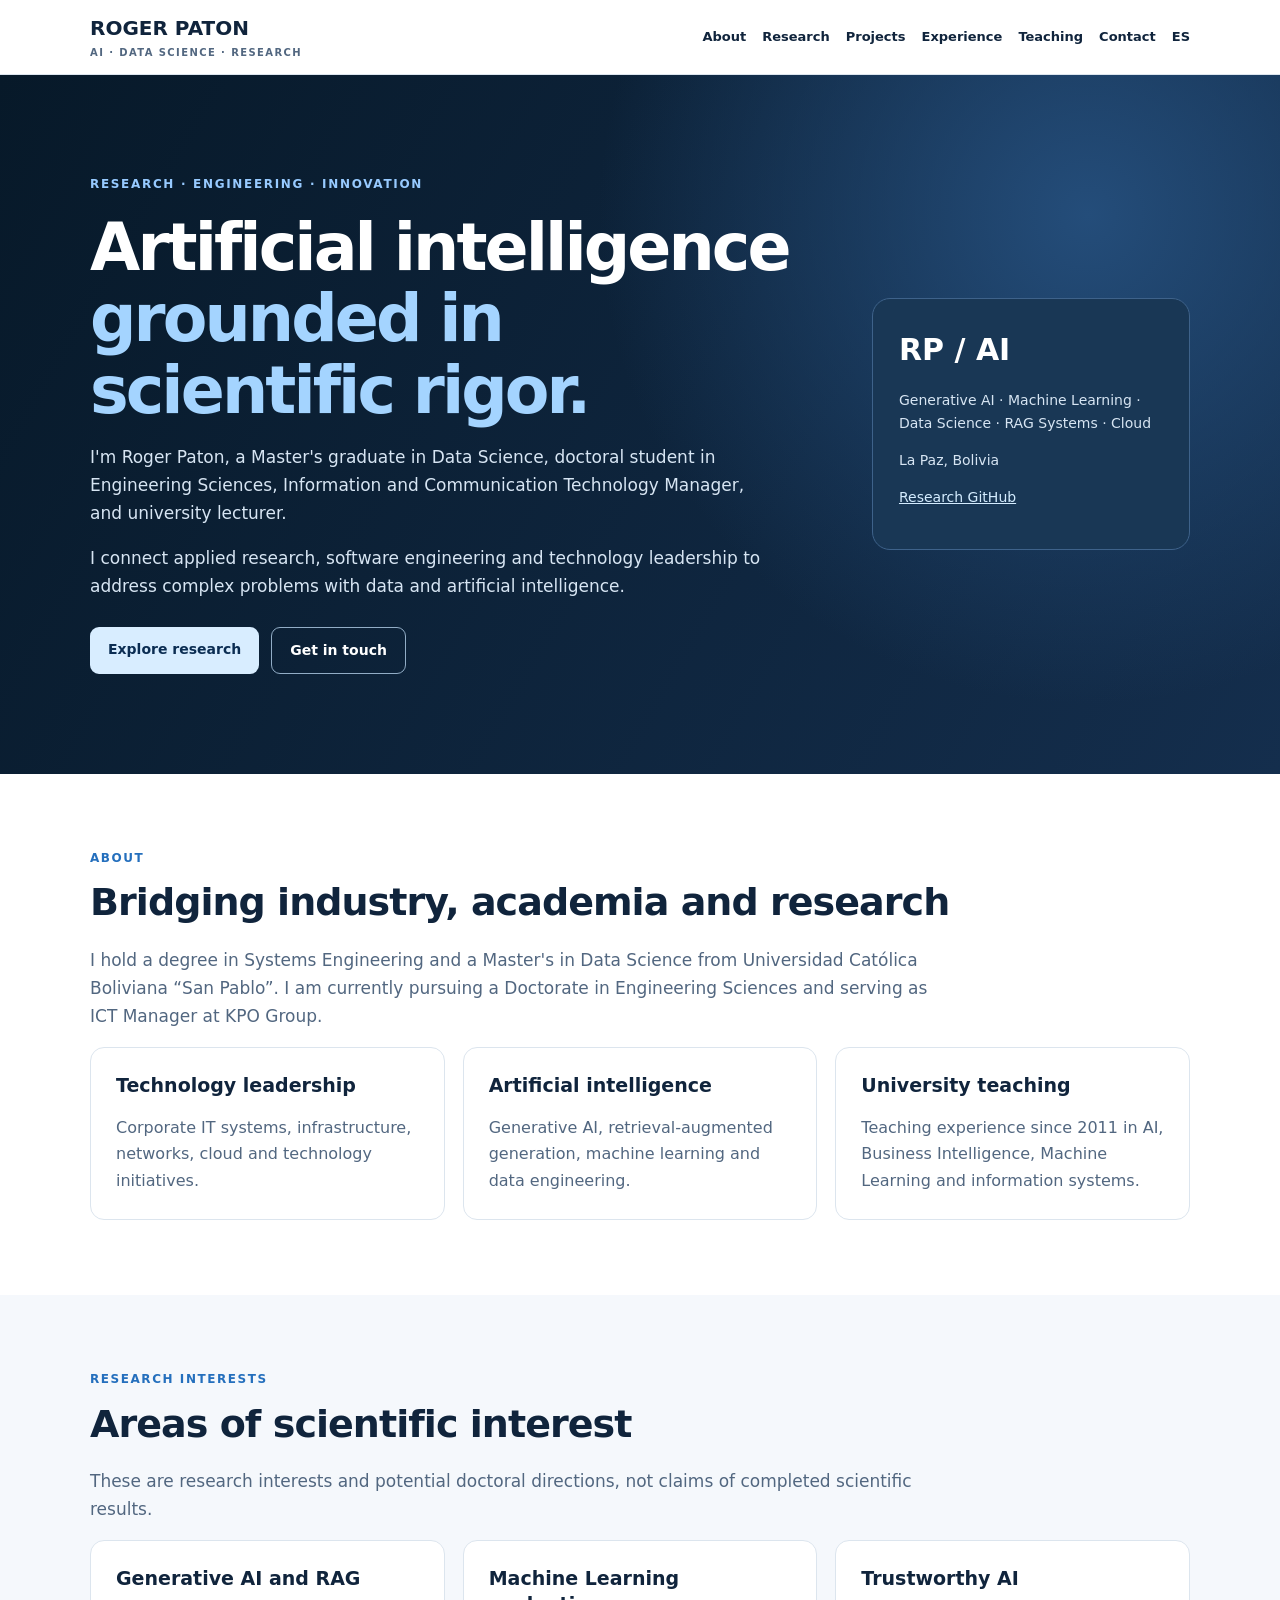
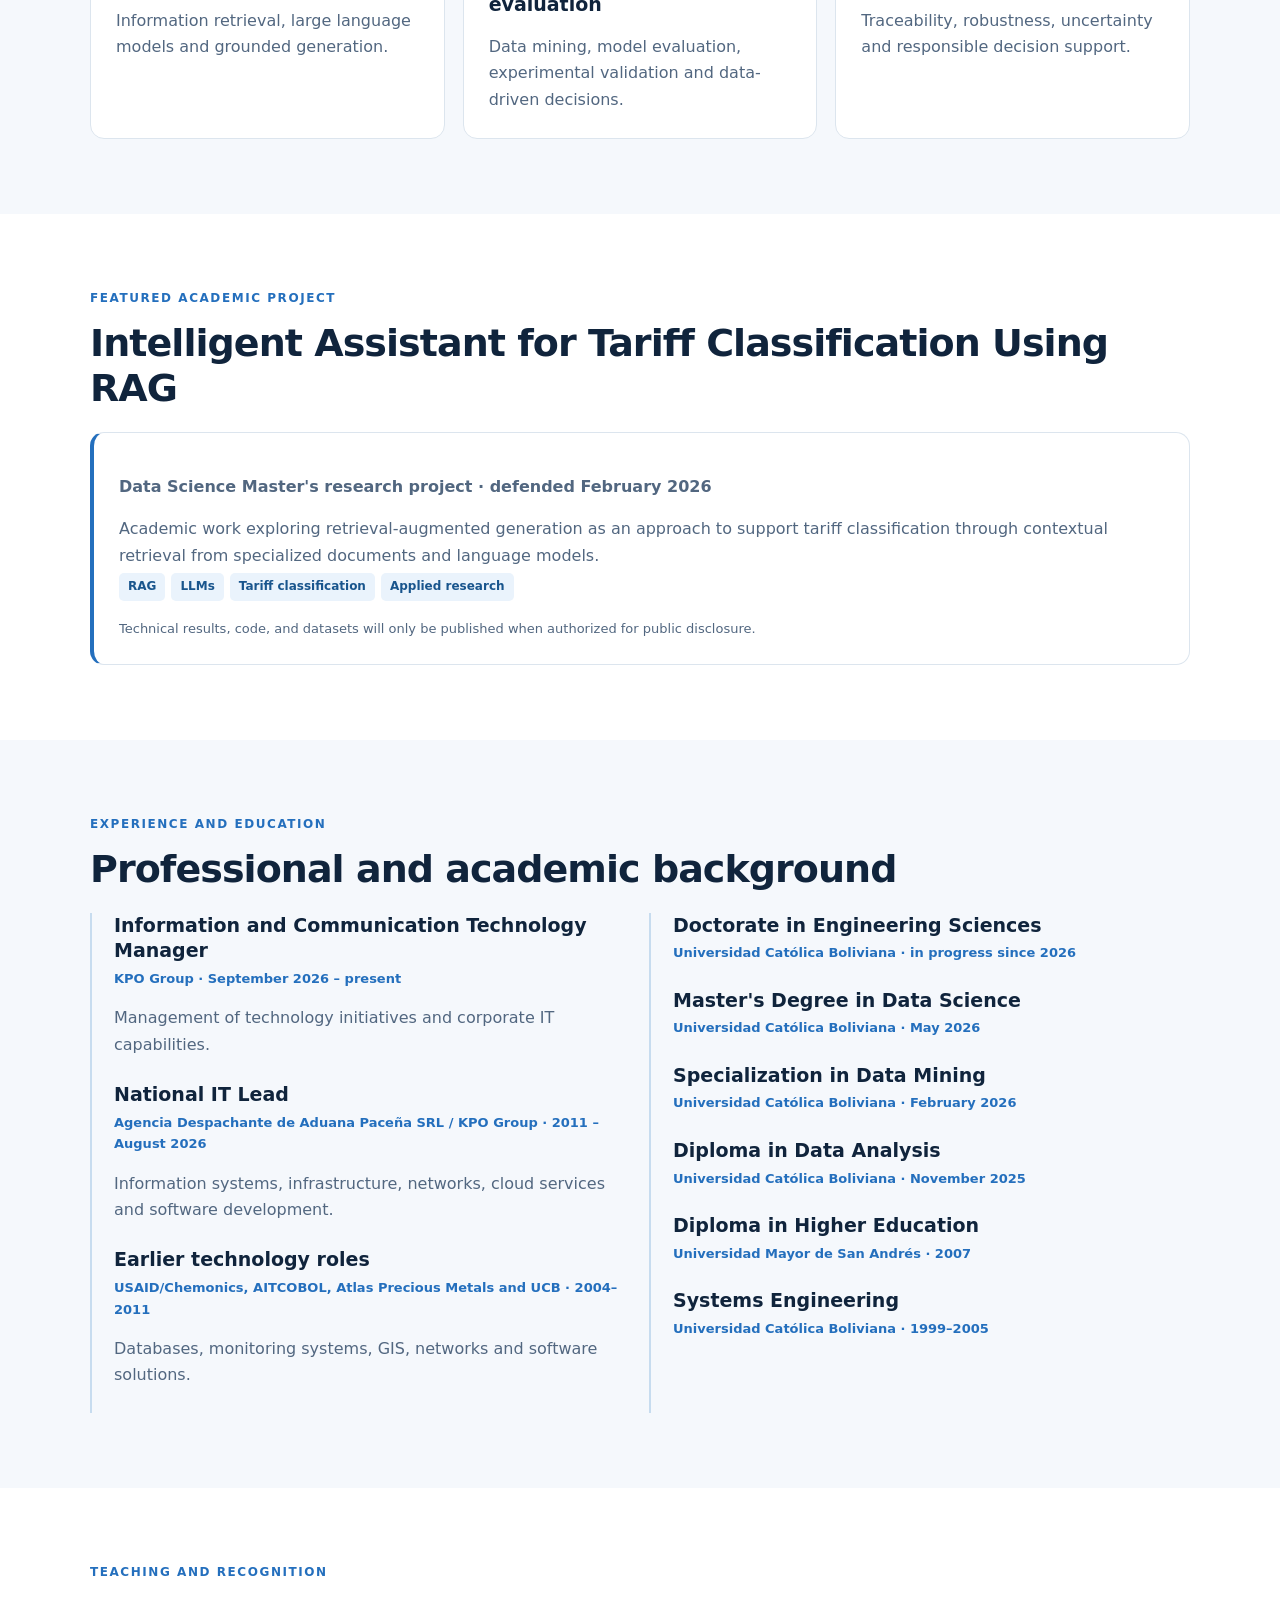
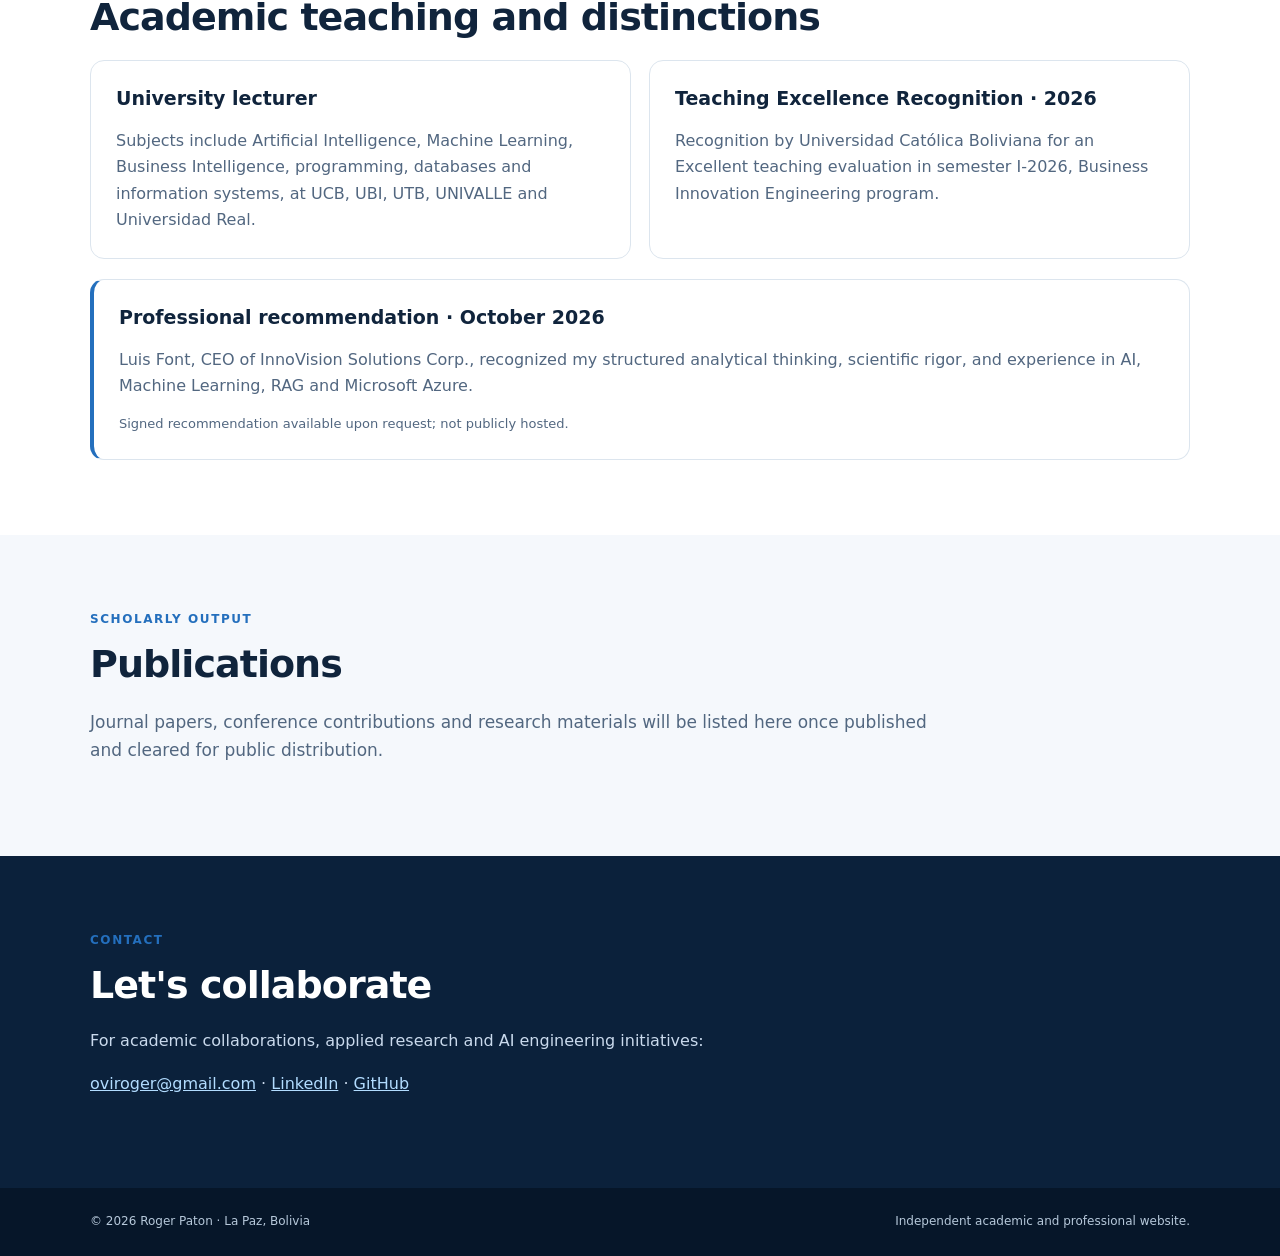
==== en/index.html @ 37b550ee "Publish English academic website" ====
<!doctype html><html lang="en"><head><meta charset="utf-8"><meta name="viewport" content="width=device-width,initial-scale=1"><title>Roger Paton | AI, Data Science & Engineering Research</title><meta name="description" content="Academic and professional website of Roger Paton, focused on AI, Data Science, RAG and Engineering Research."><link rel="stylesheet" href="/assets/style.css"><link rel="canonical" href="https://roger-paton-ai.github.io/en/"><link rel="alternate" hreflang="es" href="https://roger-paton-ai.github.io/"></head><body><a href="#main" class="skip">Skip to content</a><header><div class="wrap"><a href="/en/" class="brand">ROGER PATON<small>AI · DATA SCIENCE · RESEARCH</small></a><nav aria-label="Main navigation"><a href="#about">About</a><a href="#research">Research</a><a href="#projects">Projects</a><a href="#experience">Experience</a><a href="#teaching">Teaching</a><a href="#contact">Contact</a><a href="/" lang="es">ES</a></nav></div></header><main id="main"><section class="hero"><div class="wrap hero-grid"><div><div class="eyebrow">Research · Engineering · Innovation</div><h1>Artificial intelligence <span>grounded in scientific rigor.</span></h1><p>I'm Roger Paton, a Master's graduate in Data Science, doctoral student in Engineering Sciences, Information and Communication Technology Manager, and university lecturer.</p><p>I connect applied research, software engineering and technology leadership to address complex problems with data and artificial intelligence.</p><div class="buttons"><a class="btn" href="#research">Explore research</a><a class="btn outline" href="#contact">Get in touch</a></div></div><aside class="hero-card"><strong>RP / AI</strong><p>Generative AI · Machine Learning · Data Science · RAG Systems · Cloud</p><p>La Paz, Bolivia</p><p><a style="color:#d4ecff" href="https://github.com/roger-paton-ai">Research GitHub</a></p></aside></div></section><section class="section" id="about"><div class="wrap"><div class="over">About</div><h2>Bridging industry, academia and research</h2><p class="lead">I hold a degree in Systems Engineering and a Master's in Data Science from Universidad Católica Boliviana “San Pablo”. I am currently pursuing a Doctorate in Engineering Sciences and serving as ICT Manager at KPO Group.</p><div class="grid3"><article class="card"><h3>Technology leadership</h3><p>Corporate IT systems, infrastructure, networks, cloud and technology initiatives.</p></article><article class="card"><h3>Artificial intelligence</h3><p>Generative AI, retrieval-augmented generation, machine learning and data engineering.</p></article><article class="card"><h3>University teaching</h3><p>Teaching experience since 2011 in AI, Business Intelligence, Machine Learning and information systems.</p></article></div></div></section><section class="section alt" id="research"><div class="wrap"><div class="over">Research interests</div><h2>Areas of scientific interest</h2><p class="lead">These are research interests and potential doctoral directions, not claims of completed scientific results.</p><div class="grid3"><article class="card"><h3>Generative AI and RAG</h3><p>Information retrieval, large language models and grounded generation.</p></article><article class="card"><h3>Machine Learning evaluation</h3><p>Data mining, model evaluation, experimental validation and data-driven decisions.</p></article><article class="card"><h3>Trustworthy AI</h3><p>Traceability, robustness, uncertainty and responsible decision support.</p></article></div></div></section><section class="section" id="projects"><div class="wrap"><div class="over">Featured academic project</div><h2>Intelligent Assistant for Tariff Classification Using RAG</h2><div class="panel feature"><p><strong>Data Science Master's research project · defended February 2026</strong></p><p>Academic work exploring retrieval-augmented generation as an approach to support tariff classification through contextual retrieval from specialized documents and language models.</p><span class="tag">RAG</span><span class="tag">LLMs</span><span class="tag">Tariff classification</span><span class="tag">Applied research</span><p class="small">Technical results, code, and datasets will only be published when authorized for public disclosure.</p></div></div></section><section class="section alt" id="experience"><div class="wrap"><div class="over">Experience and education</div><h2>Professional and academic background</h2><div class="grid2"><div class="timeline"><div class="entry"><h3>Information and Communication Technology Manager</h3><small>KPO Group · September 2026 – present</small><p>Management of technology initiatives and corporate IT capabilities.</p></div><div class="entry"><h3>National IT Lead</h3><small>Agencia Despachante de Aduana Paceña SRL / KPO Group · 2011 – August 2026</small><p>Information systems, infrastructure, networks, cloud services and software development.</p></div><div class="entry"><h3>Earlier technology roles</h3><small>USAID/Chemonics, AITCOBOL, Atlas Precious Metals and UCB · 2004–2011</small><p>Databases, monitoring systems, GIS, networks and software solutions.</p></div></div><div class="timeline"><div class="entry"><h3>Doctorate in Engineering Sciences</h3><small>Universidad Católica Boliviana · in progress since 2026</small></div><div class="entry"><h3>Master's Degree in Data Science</h3><small>Universidad Católica Boliviana · May 2026</small></div><div class="entry"><h3>Specialization in Data Mining</h3><small>Universidad Católica Boliviana · February 2026</small></div><div class="entry"><h3>Diploma in Data Analysis</h3><small>Universidad Católica Boliviana · November 2025</small></div><div class="entry"><h3>Diploma in Higher Education</h3><small>Universidad Mayor de San Andrés · 2007</small></div><div class="entry"><h3>Systems Engineering</h3><small>Universidad Católica Boliviana · 1999–2005</small></div></div></div></div></section><section class="section" id="teaching"><div class="wrap"><div class="over">Teaching and recognition</div><h2>Academic teaching and distinctions</h2><div class="grid2"><article class="card"><h3>University lecturer</h3><p>Subjects include Artificial Intelligence, Machine Learning, Business Intelligence, programming, databases and information systems, at UCB, UBI, UTB, UNIVALLE and Universidad Real.</p></article><article class="card"><h3>Teaching Excellence Recognition · 2026</h3><p>Recognition by Universidad Católica Boliviana for an Excellent teaching evaluation in semester I-2026, Business Innovation Engineering program.</p></article></div><div class="panel feature" style="margin-top:20px"><h3>Professional recommendation · October 2026</h3><p>Luis Font, CEO of InnoVision Solutions Corp., recognized my structured analytical thinking, scientific rigor, and experience in AI, Machine Learning, RAG and Microsoft Azure.</p><p class="small">Signed recommendation available upon request; not publicly hosted.</p></div></div></section><section class="section alt" id="publications"><div class="wrap"><div class="over">Scholarly output</div><h2>Publications</h2><p class="lead">Journal papers, conference contributions and research materials will be listed here once published and cleared for public distribution.</p></div></section><section class="section contact" id="contact"><div class="wrap"><div class="over">Contact</div><h2>Let's collaborate</h2><p>For academic collaborations, applied research and AI engineering initiatives:</p><p><a href="mailto:oviroger@gmail.com">oviroger@gmail.com</a> · <a href="https://www.linkedin.com/in/r-paton-g/">LinkedIn</a> · <a href="https://github.com/roger-paton-ai">GitHub</a></p></div></section></main><footer class="footer"><div class="wrap"><span>© 2026 Roger Paton · La Paz, Bolivia</span><span>Independent academic and professional website.</span></div></footer></body></html>
---- assets/style.css ----
:root{--ink:#10243c;--muted:#526780;--blue:#246fbd;--line:#dce5ee;--bg:#f5f8fc}*{box-sizing:border-box}html{scroll-behavior:smooth}body{margin:0;font:16px/1.65 system-ui,-apple-system,Segoe UI,Arial,sans-serif;color:var(--ink)}a{color:var(--blue)}.wrap{width:min(1100px,92%);margin:auto}header{position:sticky;top:0;background:#fff;border-bottom:1px solid var(--line);z-index:5}header .wrap{min-height:74px;display:flex;align-items:center;justify-content:space-between;gap:16px}.brand{text-decoration:none;color:var(--ink);font-weight:800;font-size:20px}.brand small{display:block;font-size:10px;letter-spacing:.14em;color:var(--muted)}nav{display:flex;gap:16px;flex-wrap:wrap}nav a{color:var(--ink);text-decoration:none;font-size:13px;font-weight:650}.hero{background:radial-gradient(circle at 85% 20%,#244d7a,transparent 40%),linear-gradient(120deg,#071929,#142e4d);color:white;padding:100px 0}.hero-grid{display:grid;grid-template-columns:1.6fr .7fr;gap:55px;align-items:center}.eyebrow{font-size:12px;letter-spacing:.14em;font-weight:750;color:#97caff;text-transform:uppercase}h1{font-size:clamp(40px,5.3vw,65px);letter-spacing:-.045em;line-height:1.1;margin:17px 0}h1 span{color:#a4d4ff}h2{font-size:clamp(29px,3vw,38px);letter-spacing:-.025em;line-height:1.2;margin:12px 0 20px}h3{font-size:19px;line-height:1.35;margin:0 0 9px}.hero p{color:#d7e5f3;font-size:17px;max-width:680px}.hero-card{background:#193755;border:1px solid #3e628a;border-radius:18px;padding:26px}.hero-card strong{display:block;font-size:30px;margin-bottom:12px}.hero-card p{font-size:14px}.buttons{display:flex;gap:12px;flex-wrap:wrap;margin-top:26px}.btn{display:inline-block;text-decoration:none;background:#d8edff;color:#0b2d53;padding:11px 18px;border-radius:9px;font-size:14px;font-weight:800}.btn.outline{background:transparent;border:1px solid #92adc6;color:white}.section{padding:75px 0}.alt{background:var(--bg)}.over{font-size:12px;text-transform:uppercase;letter-spacing:.13em;font-weight:800;color:var(--blue)}.lead{max-width:850px;color:var(--muted);font-size:17px}.grid3,.grid2{display:grid;gap:18px}.grid3{grid-template-columns:repeat(3,1fr)}.grid2{grid-template-columns:repeat(2,1fr)}.card,.panel{border:1px solid var(--line);background:white;border-radius:14px;padding:25px}.card p,.panel p{color:var(--muted);margin-bottom:0}.tag{display:inline-block;background:#eaf3fc;border-radius:5px;padding:4px 9px;margin:4px 6px 4px 0;font-size:12px;color:#19558d;font-weight:700}.timeline{border-left:2px solid #c7dcef;padding-left:22px}.entry{margin-bottom:24px}.entry h3{margin-bottom:4px}.entry small{display:block;font-size:13px;color:var(--blue);font-weight:700;margin-bottom:7px}.entry p{color:var(--muted)}.feature{border-left:4px solid var(--blue)}.small{font-size:13px;color:var(--muted)}.contact{background:#0b213b;color:white}.contact p{color:#cadaed}.contact a{color:#b2dcff}.footer{background:#061629;color:#b6c8da;padding:24px 0;font-size:12px}.footer .wrap{display:flex;justify-content:space-between;gap:20px}.skip{position:absolute;left:-10000px}.skip:focus{left:10px;top:10px;z-index:9;background:white}@media(max-width:850px){header .wrap{padding:14px 0;display:block}nav{margin-top:10px}.hero-grid,.grid2{grid-template-columns:1fr}.grid3{grid-template-columns:1fr}.hero{padding:65px 0}.hero-card{max-width:450px}.section{padding:55px 0}.footer .wrap{display:block}}
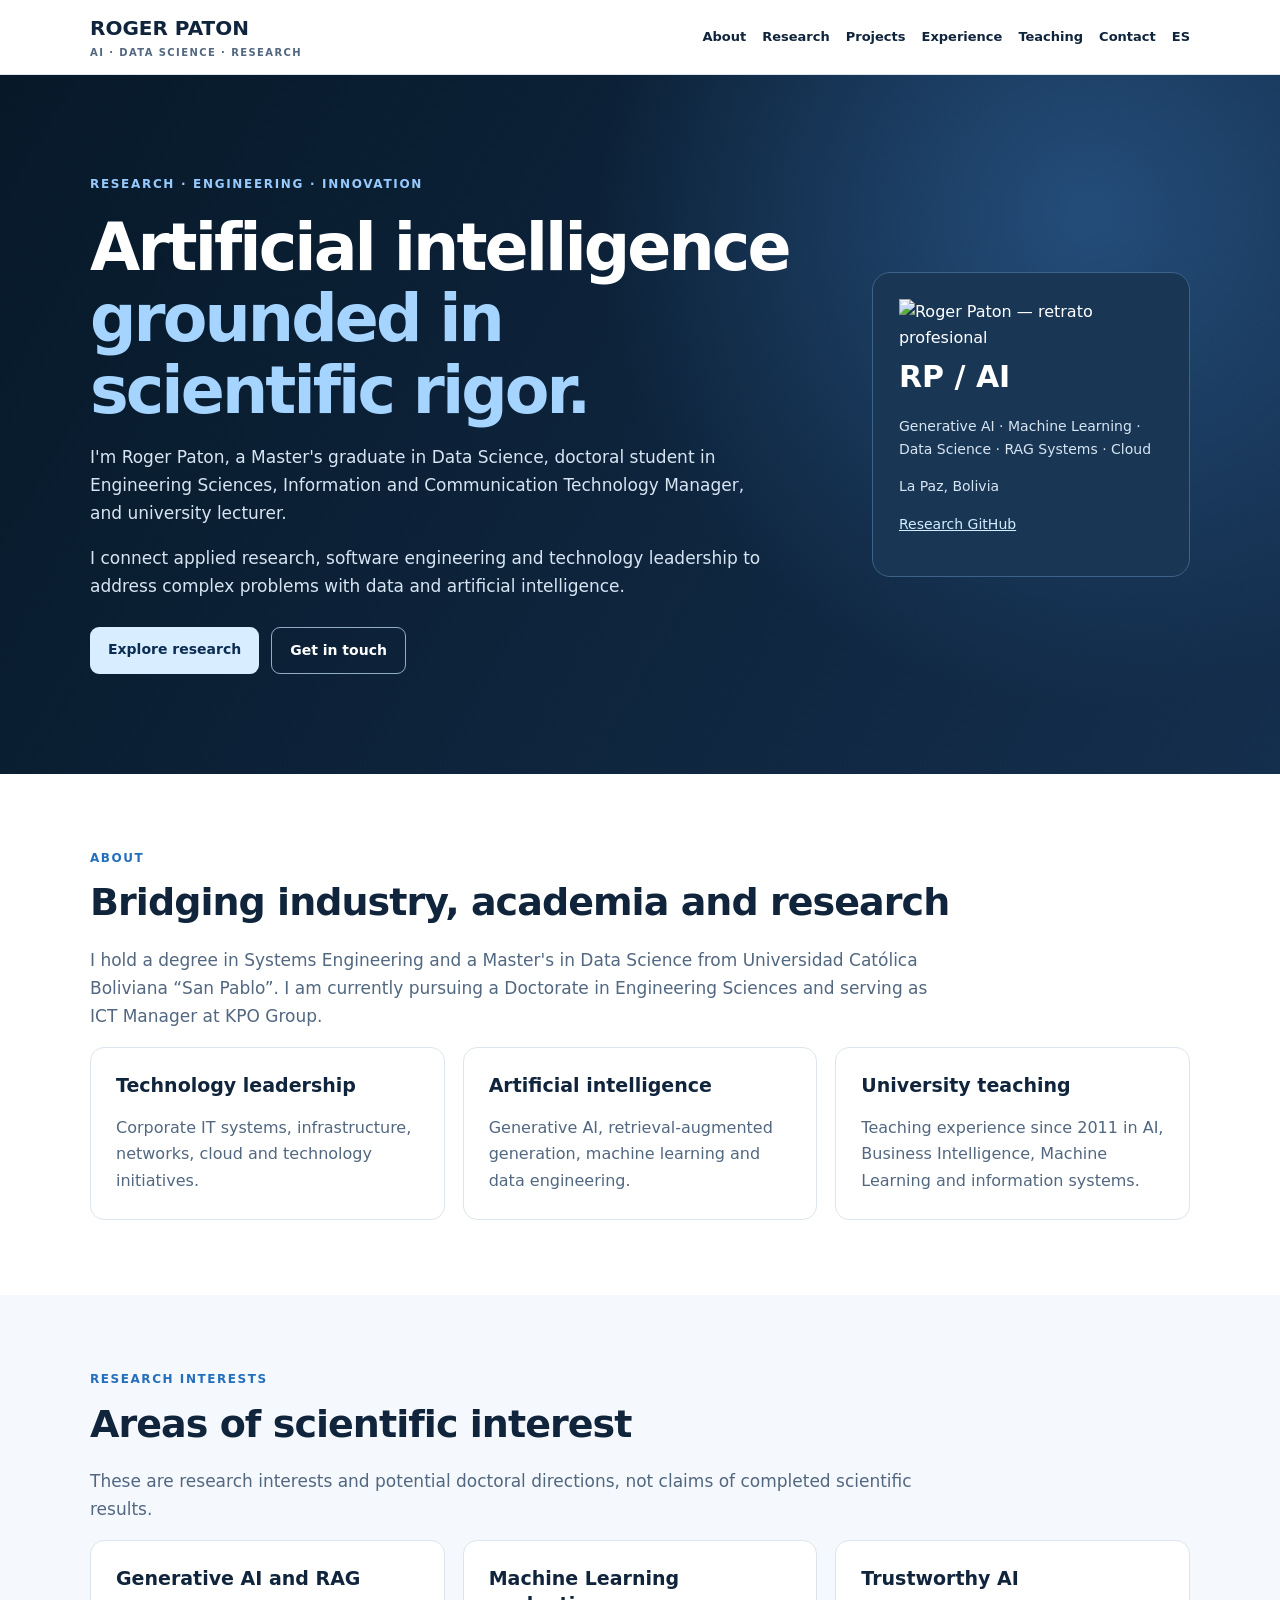
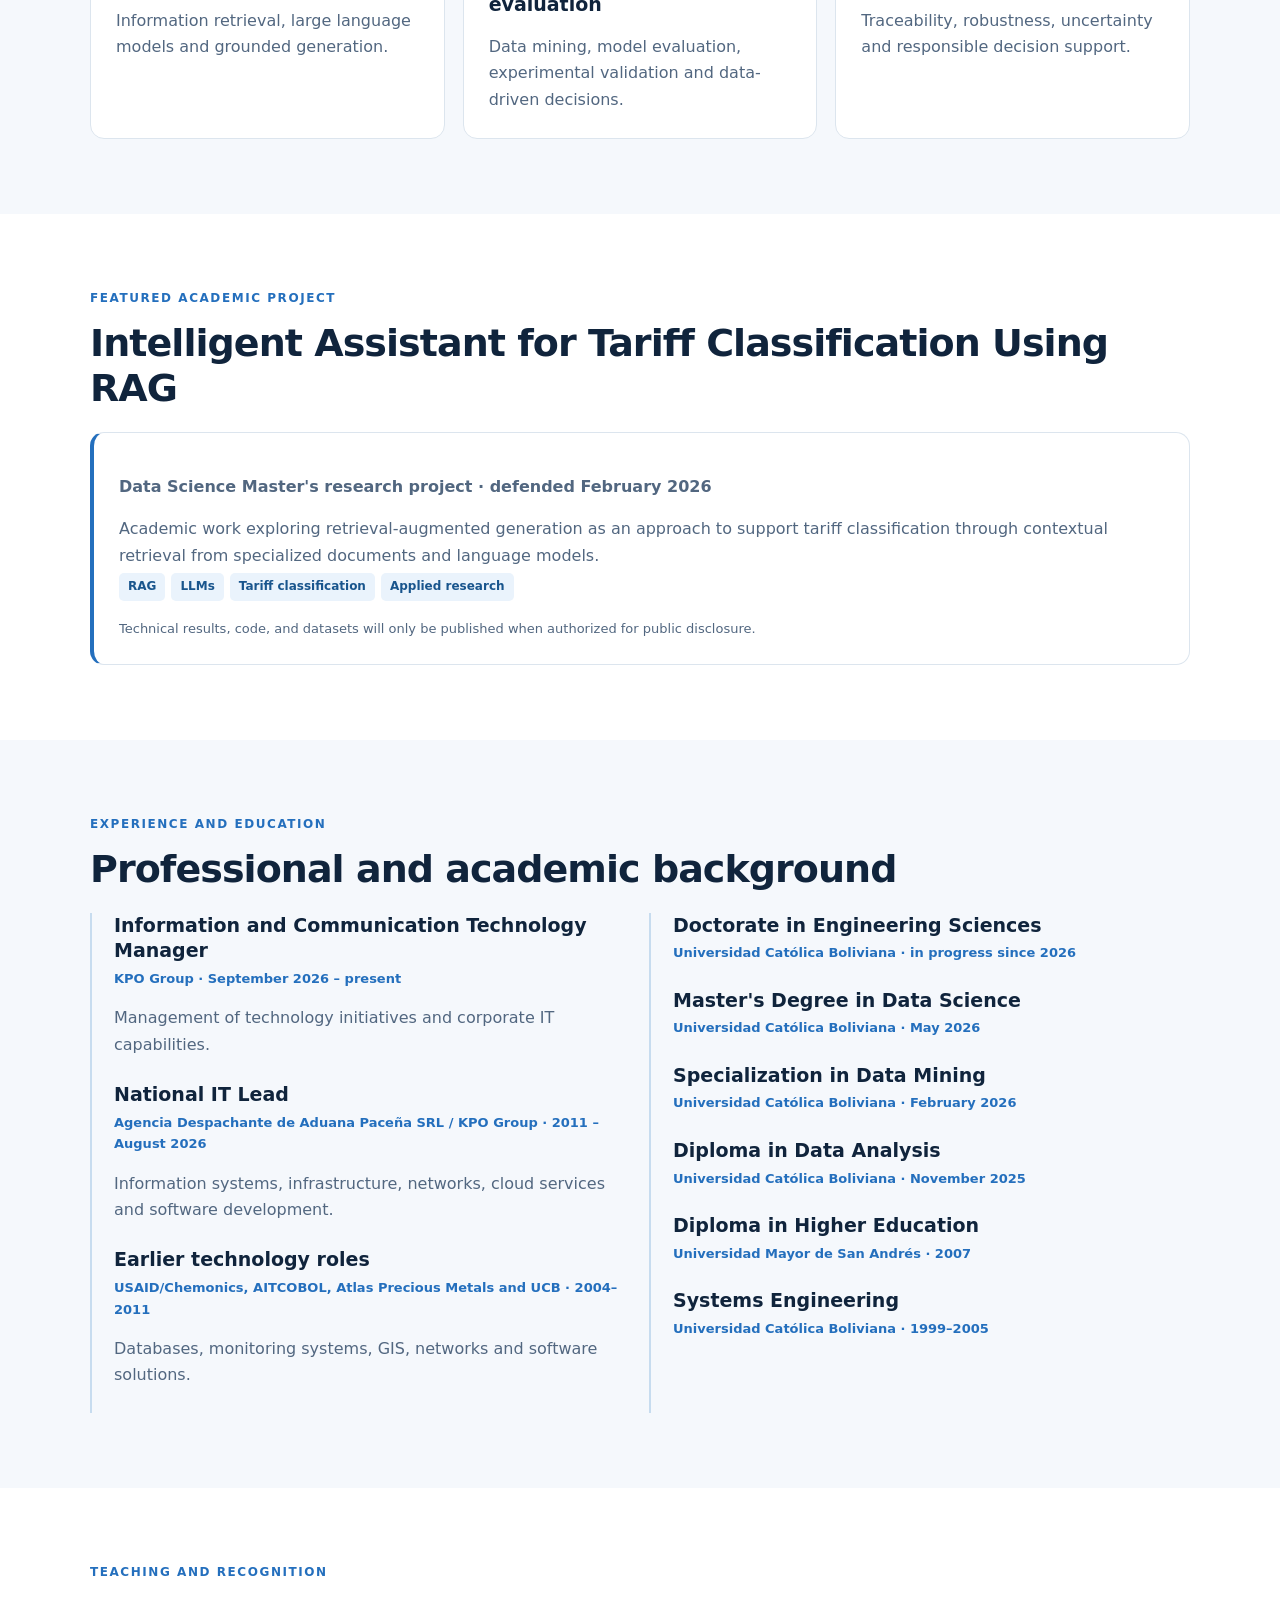
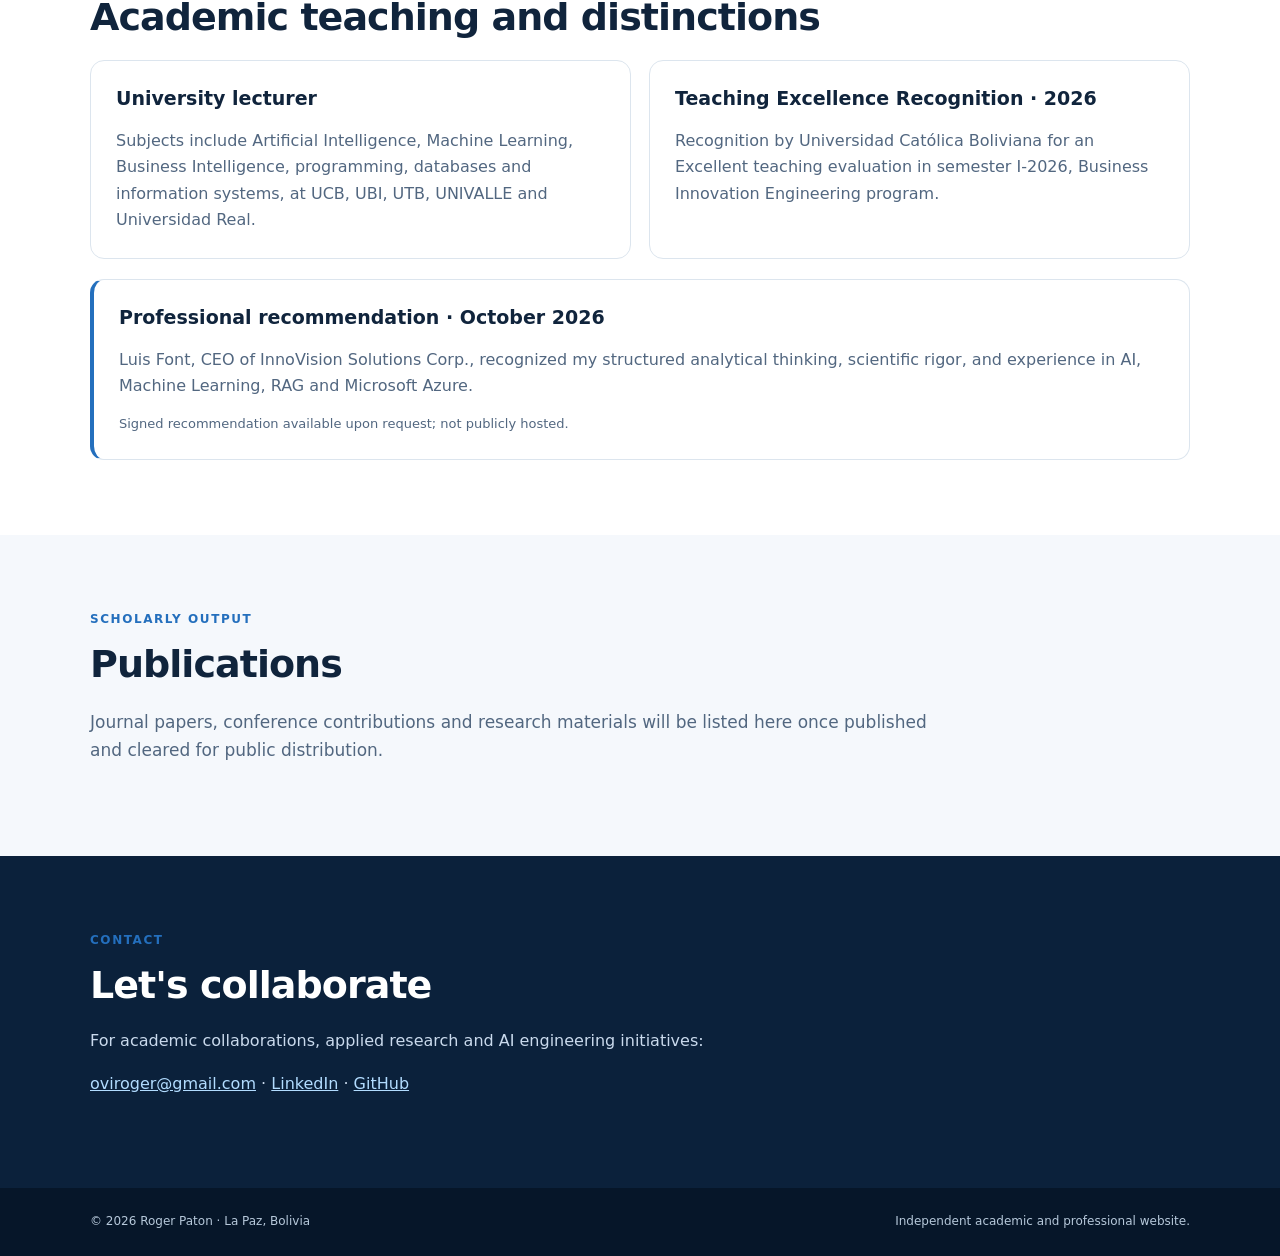
==== commit 10f98acb: "Add Roger Paton portrait to landing page" ====
--- a/en/index.html
+++ b/en/index.html
@@ -1 +1 @@
-<!doctype html><html lang="en"><head><meta charset="utf-8"><meta name="viewport" content="width=device-width,initial-scale=1"><title>Roger Paton | AI, Data Science & Engineering Research</title><meta name="description" content="Academic and professional website of Roger Paton, focused on AI, Data Science, RAG and Engineering Research."><link rel="stylesheet" href="/assets/style.css"><link rel="canonical" href="https://roger-paton-ai.github.io/en/"><link rel="alternate" hreflang="es" href="https://roger-paton-ai.github.io/"></head><body><a href="#main" class="skip">Skip to content</a><header><div class="wrap"><a href="/en/" class="brand">ROGER PATON<small>AI · DATA SCIENCE · RESEARCH</small></a><nav aria-label="Main navigation"><a href="#about">About</a><a href="#research">Research</a><a href="#projects">Projects</a><a href="#experience">Experience</a><a href="#teaching">Teaching</a><a href="#contact">Contact</a><a href="/" lang="es">ES</a></nav></div></header><main id="main"><section class="hero"><div class="wrap hero-grid"><div><div class="eyebrow">Research · Engineering · Innovation</div><h1>Artificial intelligence <span>grounded in scientific rigor.</span></h1><p>I'm Roger Paton, a Master's graduate in Data Science, doctoral student in Engineering Sciences, Information and Communication Technology Manager, and university lecturer.</p><p>I connect applied research, software engineering and technology leadership to address complex problems with data and artificial intelligence.</p><div class="buttons"><a class="btn" href="#research">Explore research</a><a class="btn outline" href="#contact">Get in touch</a></div></div><aside class="hero-card"><strong>RP / AI</strong><p>Generative AI · Machine Learning · Data Science · RAG Systems · Cloud</p><p>La Paz, Bolivia</p><p><a style="color:#d4ecff" href="https://github.com/roger-paton-ai">Research GitHub</a></p></aside></div></section><section class="section" id="about"><div class="wrap"><div class="over">About</div><h2>Bridging industry, academia and research</h2><p class="lead">I hold a degree in Systems Engineering and a Master's in Data Science from Universidad Católica Boliviana “San Pablo”. I am currently pursuing a Doctorate in Engineering Sciences and serving as ICT Manager at KPO Group.</p><div class="grid3"><article class="card"><h3>Technology leadership</h3><p>Corporate IT systems, infrastructure, networks, cloud and technology initiatives.</p></article><article class="card"><h3>Artificial intelligence</h3><p>Generative AI, retrieval-augmented generation, machine learning and data engineering.</p></article><article class="card"><h3>University teaching</h3><p>Teaching experience since 2011 in AI, Business Intelligence, Machine Learning and information systems.</p></article></div></div></section><section class="section alt" id="research"><div class="wrap"><div class="over">Research interests</div><h2>Areas of scientific interest</h2><p class="lead">These are research interests and potential doctoral directions, not claims of completed scientific results.</p><div class="grid3"><article class="card"><h3>Generative AI and RAG</h3><p>Information retrieval, large language models and grounded generation.</p></article><article class="card"><h3>Machine Learning evaluation</h3><p>Data mining, model evaluation, experimental validation and data-driven decisions.</p></article><article class="card"><h3>Trustworthy AI</h3><p>Traceability, robustness, uncertainty and responsible decision support.</p></article></div></div></section><section class="section" id="projects"><div class="wrap"><div class="over">Featured academic project</div><h2>Intelligent Assistant for Tariff Classification Using RAG</h2><div class="panel feature"><p><strong>Data Science Master's research project · defended February 2026</strong></p><p>Academic work exploring retrieval-augmented generation as an approach to support tariff classification through contextual retrieval from specialized documents and language models.</p><span class="tag">RAG</span><span class="tag">LLMs</span><span class="tag">Tariff classification</span><span class="tag">Applied research</span><p class="small">Technical results, code, and datasets will only be published when authorized for public disclosure.</p></div></div></section><section class="section alt" id="experience"><div class="wrap"><div class="over">Experience and education</div><h2>Professional and academic background</h2><div class="grid2"><div class="timeline"><div class="entry"><h3>Information and Communication Technology Manager</h3><small>KPO Group · September 2026 – present</small><p>Management of technology initiatives and corporate IT capabilities.</p></div><div class="entry"><h3>National IT Lead</h3><small>Agencia Despachante de Aduana Paceña SRL / KPO Group · 2011 – August 2026</small><p>Information systems, infrastructure, networks, cloud services and software development.</p></div><div class="entry"><h3>Earlier technology roles</h3><small>USAID/Chemonics, AITCOBOL, Atlas Precious Metals and UCB · 2004–2011</small><p>Databases, monitoring systems, GIS, networks and software solutions.</p></div></div><div class="timeline"><div class="entry"><h3>Doctorate in Engineering Sciences</h3><small>Universidad Católica Boliviana · in progress since 2026</small></div><div class="entry"><h3>Master's Degree in Data Science</h3><small>Universidad Católica Boliviana · May 2026</small></div><div class="entry"><h3>Specialization in Data Mining</h3><small>Universidad Católica Boliviana · February 2026</small></div><div class="entry"><h3>Diploma in Data Analysis</h3><small>Universidad Católica Boliviana · November 2025</small></div><div class="entry"><h3>Diploma in Higher Education</h3><small>Universidad Mayor de San Andrés · 2007</small></div><div class="entry"><h3>Systems Engineering</h3><small>Universidad Católica Boliviana · 1999–2005</small></div></div></div></div></section><section class="section" id="teaching"><div class="wrap"><div class="over">Teaching and recognition</div><h2>Academic teaching and distinctions</h2><div class="grid2"><article class="card"><h3>University lecturer</h3><p>Subjects include Artificial Intelligence, Machine Learning, Business Intelligence, programming, databases and information systems, at UCB, UBI, UTB, UNIVALLE and Universidad Real.</p></article><article class="card"><h3>Teaching Excellence Recognition · 2026</h3><p>Recognition by Universidad Católica Boliviana for an Excellent teaching evaluation in semester I-2026, Business Innovation Engineering program.</p></article></div><div class="panel feature" style="margin-top:20px"><h3>Professional recommendation · October 2026</h3><p>Luis Font, CEO of InnoVision Solutions Corp., recognized my structured analytical thinking, scientific rigor, and experience in AI, Machine Learning, RAG and Microsoft Azure.</p><p class="small">Signed recommendation available upon request; not publicly hosted.</p></div></div></section><section class="section alt" id="publications"><div class="wrap"><div class="over">Scholarly output</div><h2>Publications</h2><p class="lead">Journal papers, conference contributions and research materials will be listed here once published and cleared for public distribution.</p></div></section><section class="section contact" id="contact"><div class="wrap"><div class="over">Contact</div><h2>Let's collaborate</h2><p>For academic collaborations, applied research and AI engineering initiatives:</p><p><a href="mailto:oviroger@gmail.com">oviroger@gmail.com</a> · <a href="https://www.linkedin.com/in/r-paton-g/">LinkedIn</a> · <a href="https://github.com/roger-paton-ai">GitHub</a></p></div></section></main><footer class="footer"><div class="wrap"><span>© 2026 Roger Paton · La Paz, Bolivia</span><span>Independent academic and professional website.</span></div></footer></body></html>+<!doctype html><html lang="en"><head><meta charset="utf-8"><meta name="viewport" content="width=device-width,initial-scale=1"><title>Roger Paton | AI, Data Science & Engineering Research</title><meta name="description" content="Academic and professional website of Roger Paton, focused on AI, Data Science, RAG and Engineering Research."><link rel="stylesheet" href="/assets/style.css"><link rel="canonical" href="https://roger-paton-ai.github.io/en/"><link rel="alternate" hreflang="es" href="https://roger-paton-ai.github.io/"></head><body><a href="#main" class="skip">Skip to content</a><header><div class="wrap"><a href="/en/" class="brand">ROGER PATON<small>AI · DATA SCIENCE · RESEARCH</small></a><nav aria-label="Main navigation"><a href="#about">About</a><a href="#research">Research</a><a href="#projects">Projects</a><a href="#experience">Experience</a><a href="#teaching">Teaching</a><a href="#contact">Contact</a><a href="/" lang="es">ES</a></nav></div></header><main id="main"><section class="hero"><div class="wrap hero-grid"><div><div class="eyebrow">Research · Engineering · Innovation</div><h1>Artificial intelligence <span>grounded in scientific rigor.</span></h1><p>I'm Roger Paton, a Master's graduate in Data Science, doctoral student in Engineering Sciences, Information and Communication Technology Manager, and university lecturer.</p><p>I connect applied research, software engineering and technology leadership to address complex problems with data and artificial intelligence.</p><div class="buttons"><a class="btn" href="#research">Explore research</a><a class="btn outline" href="#contact">Get in touch</a></div></div><aside class="hero-card"><img class="portrait" src="/assets/img/roger-paton.jpg" alt="Roger Paton — retrato profesional" width="360" height="360" decoding="async" fetchpriority="high"><strong>RP / AI</strong><p>Generative AI · Machine Learning · Data Science · RAG Systems · Cloud</p><p>La Paz, Bolivia</p><p><a style="color:#d4ecff" href="https://github.com/roger-paton-ai">Research GitHub</a></p></aside></div></section><section class="section" id="about"><div class="wrap"><div class="over">About</div><h2>Bridging industry, academia and research</h2><p class="lead">I hold a degree in Systems Engineering and a Master's in Data Science from Universidad Católica Boliviana “San Pablo”. I am currently pursuing a Doctorate in Engineering Sciences and serving as ICT Manager at KPO Group.</p><div class="grid3"><article class="card"><h3>Technology leadership</h3><p>Corporate IT systems, infrastructure, networks, cloud and technology initiatives.</p></article><article class="card"><h3>Artificial intelligence</h3><p>Generative AI, retrieval-augmented generation, machine learning and data engineering.</p></article><article class="card"><h3>University teaching</h3><p>Teaching experience since 2011 in AI, Business Intelligence, Machine Learning and information systems.</p></article></div></div></section><section class="section alt" id="research"><div class="wrap"><div class="over">Research interests</div><h2>Areas of scientific interest</h2><p class="lead">These are research interests and potential doctoral directions, not claims of completed scientific results.</p><div class="grid3"><article class="card"><h3>Generative AI and RAG</h3><p>Information retrieval, large language models and grounded generation.</p></article><article class="card"><h3>Machine Learning evaluation</h3><p>Data mining, model evaluation, experimental validation and data-driven decisions.</p></article><article class="card"><h3>Trustworthy AI</h3><p>Traceability, robustness, uncertainty and responsible decision support.</p></article></div></div></section><section class="section" id="projects"><div class="wrap"><div class="over">Featured academic project</div><h2>Intelligent Assistant for Tariff Classification Using RAG</h2><div class="panel feature"><p><strong>Data Science Master's research project · defended February 2026</strong></p><p>Academic work exploring retrieval-augmented generation as an approach to support tariff classification through contextual retrieval from specialized documents and language models.</p><span class="tag">RAG</span><span class="tag">LLMs</span><span class="tag">Tariff classification</span><span class="tag">Applied research</span><p class="small">Technical results, code, and datasets will only be published when authorized for public disclosure.</p></div></div></section><section class="section alt" id="experience"><div class="wrap"><div class="over">Experience and education</div><h2>Professional and academic background</h2><div class="grid2"><div class="timeline"><div class="entry"><h3>Information and Communication Technology Manager</h3><small>KPO Group · September 2026 – present</small><p>Management of technology initiatives and corporate IT capabilities.</p></div><div class="entry"><h3>National IT Lead</h3><small>Agencia Despachante de Aduana Paceña SRL / KPO Group · 2011 – August 2026</small><p>Information systems, infrastructure, networks, cloud services and software development.</p></div><div class="entry"><h3>Earlier technology roles</h3><small>USAID/Chemonics, AITCOBOL, Atlas Precious Metals and UCB · 2004–2011</small><p>Databases, monitoring systems, GIS, networks and software solutions.</p></div></div><div class="timeline"><div class="entry"><h3>Doctorate in Engineering Sciences</h3><small>Universidad Católica Boliviana · in progress since 2026</small></div><div class="entry"><h3>Master's Degree in Data Science</h3><small>Universidad Católica Boliviana · May 2026</small></div><div class="entry"><h3>Specialization in Data Mining</h3><small>Universidad Católica Boliviana · February 2026</small></div><div class="entry"><h3>Diploma in Data Analysis</h3><small>Universidad Católica Boliviana · November 2025</small></div><div class="entry"><h3>Diploma in Higher Education</h3><small>Universidad Mayor de San Andrés · 2007</small></div><div class="entry"><h3>Systems Engineering</h3><small>Universidad Católica Boliviana · 1999–2005</small></div></div></div></div></section><section class="section" id="teaching"><div class="wrap"><div class="over">Teaching and recognition</div><h2>Academic teaching and distinctions</h2><div class="grid2"><article class="card"><h3>University lecturer</h3><p>Subjects include Artificial Intelligence, Machine Learning, Business Intelligence, programming, databases and information systems, at UCB, UBI, UTB, UNIVALLE and Universidad Real.</p></article><article class="card"><h3>Teaching Excellence Recognition · 2026</h3><p>Recognition by Universidad Católica Boliviana for an Excellent teaching evaluation in semester I-2026, Business Innovation Engineering program.</p></article></div><div class="panel feature" style="margin-top:20px"><h3>Professional recommendation · October 2026</h3><p>Luis Font, CEO of InnoVision Solutions Corp., recognized my structured analytical thinking, scientific rigor, and experience in AI, Machine Learning, RAG and Microsoft Azure.</p><p class="small">Signed recommendation available upon request; not publicly hosted.</p></div></div></section><section class="section alt" id="publications"><div class="wrap"><div class="over">Scholarly output</div><h2>Publications</h2><p class="lead">Journal papers, conference contributions and research materials will be listed here once published and cleared for public distribution.</p></div></section><section class="section contact" id="contact"><div class="wrap"><div class="over">Contact</div><h2>Let's collaborate</h2><p>For academic collaborations, applied research and AI engineering initiatives:</p><p><a href="mailto:oviroger@gmail.com">oviroger@gmail.com</a> · <a href="https://www.linkedin.com/in/r-paton-g/">LinkedIn</a> · <a href="https://github.com/roger-paton-ai">GitHub</a></p></div></section></main><footer class="footer"><div class="wrap"><span>© 2026 Roger Paton · La Paz, Bolivia</span><span>Independent academic and professional website.</span></div></footer></body></html>
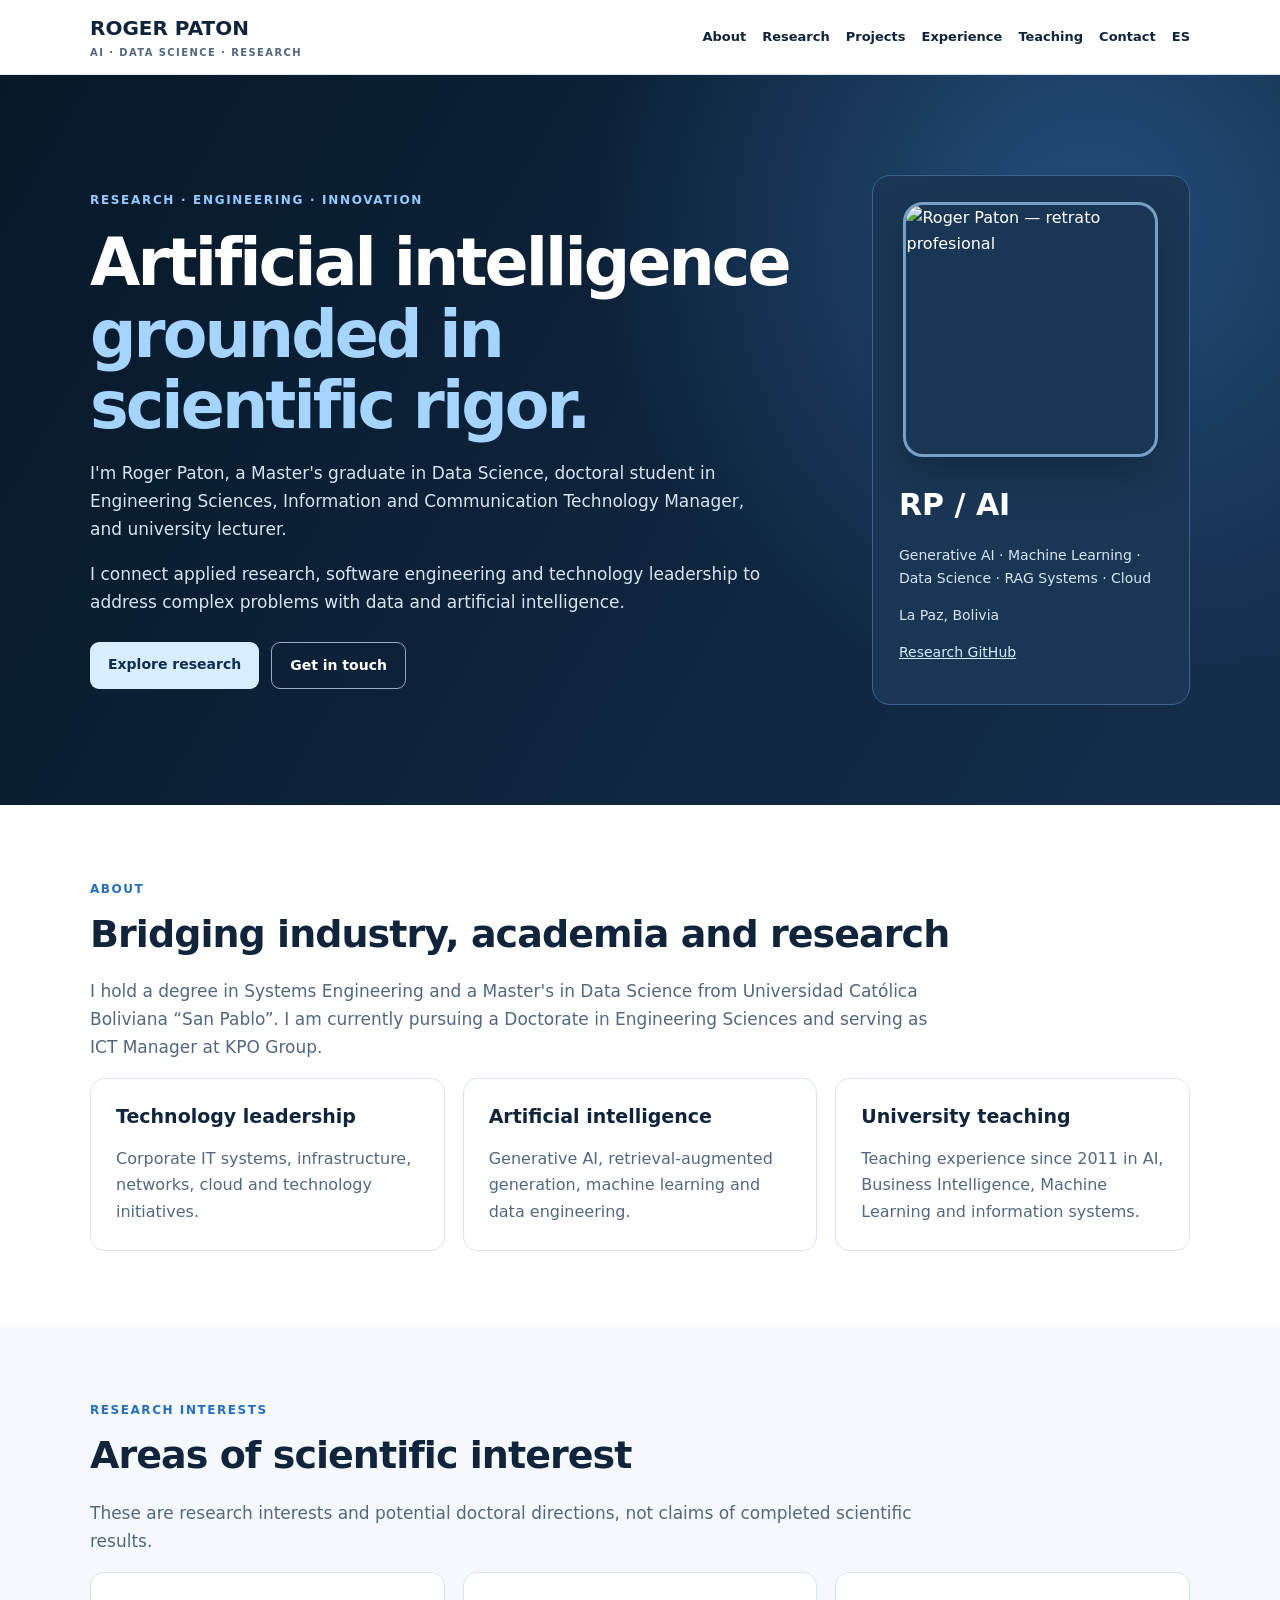
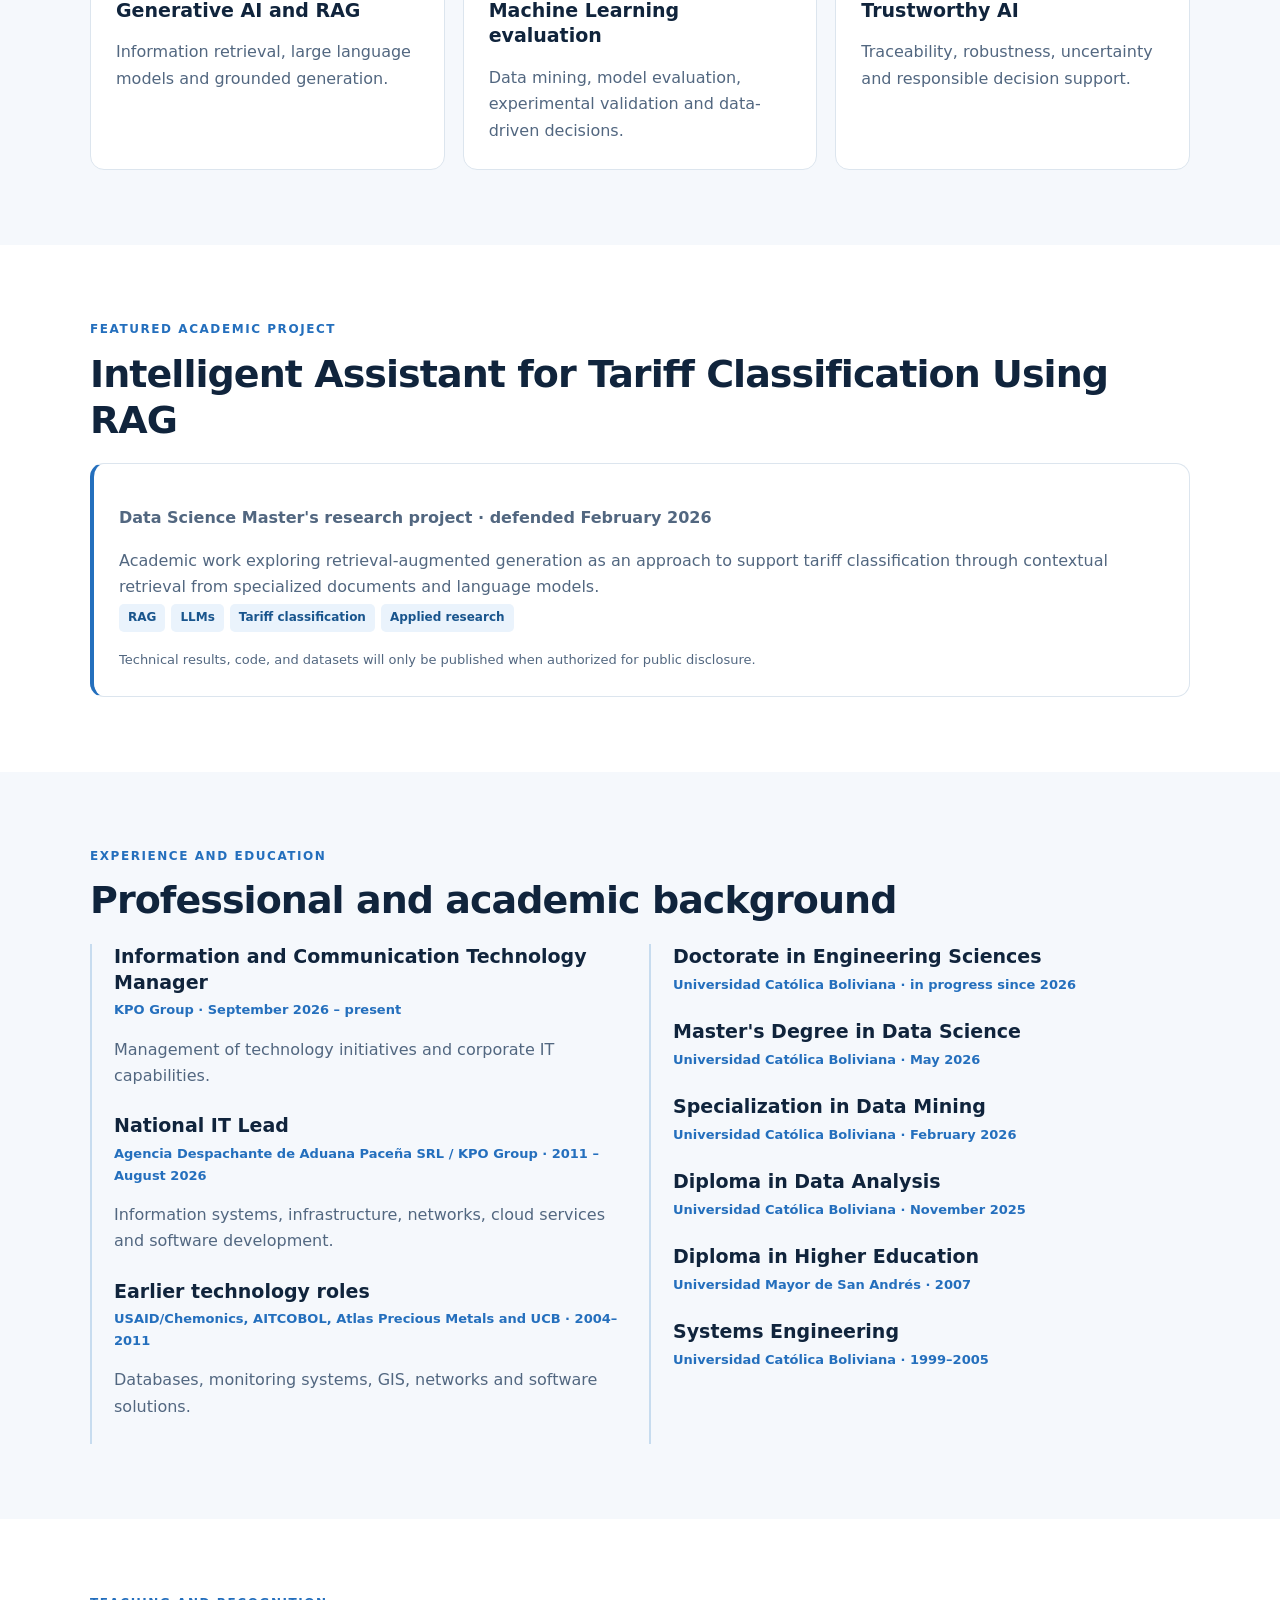
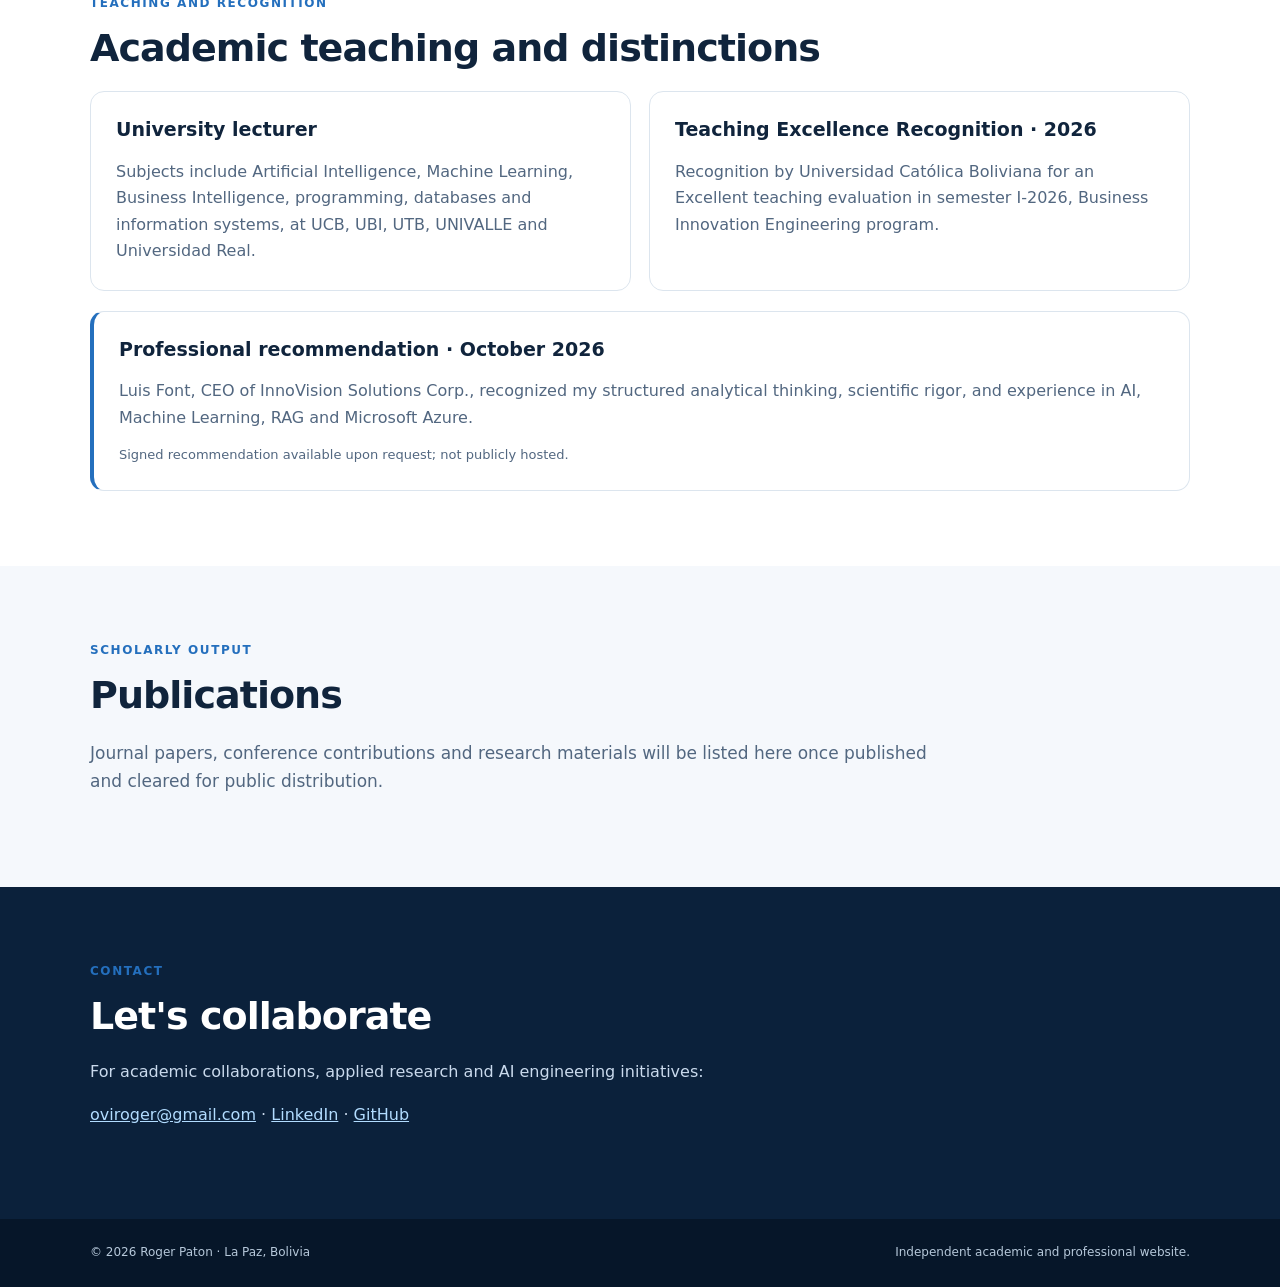
==== commit 504976ab: "Refresh portrait and style assets for GitHub Pages" ====
--- a/en/index.html
+++ b/en/index.html
@@ -1 +1 @@
-<!doctype html><html lang="en"><head><meta charset="utf-8"><meta name="viewport" content="width=device-width,initial-scale=1"><title>Roger Paton | AI, Data Science & Engineering Research</title><meta name="description" content="Academic and professional website of Roger Paton, focused on AI, Data Science, RAG and Engineering Research."><link rel="stylesheet" href="/assets/style.css"><link rel="canonical" href="https://roger-paton-ai.github.io/en/"><link rel="alternate" hreflang="es" href="https://roger-paton-ai.github.io/"></head><body><a href="#main" class="skip">Skip to content</a><header><div class="wrap"><a href="/en/" class="brand">ROGER PATON<small>AI · DATA SCIENCE · RESEARCH</small></a><nav aria-label="Main navigation"><a href="#about">About</a><a href="#research">Research</a><a href="#projects">Projects</a><a href="#experience">Experience</a><a href="#teaching">Teaching</a><a href="#contact">Contact</a><a href="/" lang="es">ES</a></nav></div></header><main id="main"><section class="hero"><div class="wrap hero-grid"><div><div class="eyebrow">Research · Engineering · Innovation</div><h1>Artificial intelligence <span>grounded in scientific rigor.</span></h1><p>I'm Roger Paton, a Master's graduate in Data Science, doctoral student in Engineering Sciences, Information and Communication Technology Manager, and university lecturer.</p><p>I connect applied research, software engineering and technology leadership to address complex problems with data and artificial intelligence.</p><div class="buttons"><a class="btn" href="#research">Explore research</a><a class="btn outline" href="#contact">Get in touch</a></div></div><aside class="hero-card"><img class="portrait" src="/assets/img/roger-paton.jpg" alt="Roger Paton — retrato profesional" width="360" height="360" decoding="async" fetchpriority="high"><strong>RP / AI</strong><p>Generative AI · Machine Learning · Data Science · RAG Systems · Cloud</p><p>La Paz, Bolivia</p><p><a style="color:#d4ecff" href="https://github.com/roger-paton-ai">Research GitHub</a></p></aside></div></section><section class="section" id="about"><div class="wrap"><div class="over">About</div><h2>Bridging industry, academia and research</h2><p class="lead">I hold a degree in Systems Engineering and a Master's in Data Science from Universidad Católica Boliviana “San Pablo”. I am currently pursuing a Doctorate in Engineering Sciences and serving as ICT Manager at KPO Group.</p><div class="grid3"><article class="card"><h3>Technology leadership</h3><p>Corporate IT systems, infrastructure, networks, cloud and technology initiatives.</p></article><article class="card"><h3>Artificial intelligence</h3><p>Generative AI, retrieval-augmented generation, machine learning and data engineering.</p></article><article class="card"><h3>University teaching</h3><p>Teaching experience since 2011 in AI, Business Intelligence, Machine Learning and information systems.</p></article></div></div></section><section class="section alt" id="research"><div class="wrap"><div class="over">Research interests</div><h2>Areas of scientific interest</h2><p class="lead">These are research interests and potential doctoral directions, not claims of completed scientific results.</p><div class="grid3"><article class="card"><h3>Generative AI and RAG</h3><p>Information retrieval, large language models and grounded generation.</p></article><article class="card"><h3>Machine Learning evaluation</h3><p>Data mining, model evaluation, experimental validation and data-driven decisions.</p></article><article class="card"><h3>Trustworthy AI</h3><p>Traceability, robustness, uncertainty and responsible decision support.</p></article></div></div></section><section class="section" id="projects"><div class="wrap"><div class="over">Featured academic project</div><h2>Intelligent Assistant for Tariff Classification Using RAG</h2><div class="panel feature"><p><strong>Data Science Master's research project · defended February 2026</strong></p><p>Academic work exploring retrieval-augmented generation as an approach to support tariff classification through contextual retrieval from specialized documents and language models.</p><span class="tag">RAG</span><span class="tag">LLMs</span><span class="tag">Tariff classification</span><span class="tag">Applied research</span><p class="small">Technical results, code, and datasets will only be published when authorized for public disclosure.</p></div></div></section><section class="section alt" id="experience"><div class="wrap"><div class="over">Experience and education</div><h2>Professional and academic background</h2><div class="grid2"><div class="timeline"><div class="entry"><h3>Information and Communication Technology Manager</h3><small>KPO Group · September 2026 – present</small><p>Management of technology initiatives and corporate IT capabilities.</p></div><div class="entry"><h3>National IT Lead</h3><small>Agencia Despachante de Aduana Paceña SRL / KPO Group · 2011 – August 2026</small><p>Information systems, infrastructure, networks, cloud services and software development.</p></div><div class="entry"><h3>Earlier technology roles</h3><small>USAID/Chemonics, AITCOBOL, Atlas Precious Metals and UCB · 2004–2011</small><p>Databases, monitoring systems, GIS, networks and software solutions.</p></div></div><div class="timeline"><div class="entry"><h3>Doctorate in Engineering Sciences</h3><small>Universidad Católica Boliviana · in progress since 2026</small></div><div class="entry"><h3>Master's Degree in Data Science</h3><small>Universidad Católica Boliviana · May 2026</small></div><div class="entry"><h3>Specialization in Data Mining</h3><small>Universidad Católica Boliviana · February 2026</small></div><div class="entry"><h3>Diploma in Data Analysis</h3><small>Universidad Católica Boliviana · November 2025</small></div><div class="entry"><h3>Diploma in Higher Education</h3><small>Universidad Mayor de San Andrés · 2007</small></div><div class="entry"><h3>Systems Engineering</h3><small>Universidad Católica Boliviana · 1999–2005</small></div></div></div></div></section><section class="section" id="teaching"><div class="wrap"><div class="over">Teaching and recognition</div><h2>Academic teaching and distinctions</h2><div class="grid2"><article class="card"><h3>University lecturer</h3><p>Subjects include Artificial Intelligence, Machine Learning, Business Intelligence, programming, databases and information systems, at UCB, UBI, UTB, UNIVALLE and Universidad Real.</p></article><article class="card"><h3>Teaching Excellence Recognition · 2026</h3><p>Recognition by Universidad Católica Boliviana for an Excellent teaching evaluation in semester I-2026, Business Innovation Engineering program.</p></article></div><div class="panel feature" style="margin-top:20px"><h3>Professional recommendation · October 2026</h3><p>Luis Font, CEO of InnoVision Solutions Corp., recognized my structured analytical thinking, scientific rigor, and experience in AI, Machine Learning, RAG and Microsoft Azure.</p><p class="small">Signed recommendation available upon request; not publicly hosted.</p></div></div></section><section class="section alt" id="publications"><div class="wrap"><div class="over">Scholarly output</div><h2>Publications</h2><p class="lead">Journal papers, conference contributions and research materials will be listed here once published and cleared for public distribution.</p></div></section><section class="section contact" id="contact"><div class="wrap"><div class="over">Contact</div><h2>Let's collaborate</h2><p>For academic collaborations, applied research and AI engineering initiatives:</p><p><a href="mailto:oviroger@gmail.com">oviroger@gmail.com</a> · <a href="https://www.linkedin.com/in/r-paton-g/">LinkedIn</a> · <a href="https://github.com/roger-paton-ai">GitHub</a></p></div></section></main><footer class="footer"><div class="wrap"><span>© 2026 Roger Paton · La Paz, Bolivia</span><span>Independent academic and professional website.</span></div></footer></body></html>+<!doctype html><html lang="en"><head><meta charset="utf-8"><meta name="viewport" content="width=device-width,initial-scale=1"><title>Roger Paton | AI, Data Science & Engineering Research</title><meta name="description" content="Academic and professional website of Roger Paton, focused on AI, Data Science, RAG and Engineering Research."><link rel="stylesheet" href="/assets/style.css?v=20261116"><link rel="canonical" href="https://roger-paton-ai.github.io/en/"><link rel="alternate" hreflang="es" href="https://roger-paton-ai.github.io/"></head><body><a href="#main" class="skip">Skip to content</a><header><div class="wrap"><a href="/en/" class="brand">ROGER PATON<small>AI · DATA SCIENCE · RESEARCH</small></a><nav aria-label="Main navigation"><a href="#about">About</a><a href="#research">Research</a><a href="#projects">Projects</a><a href="#experience">Experience</a><a href="#teaching">Teaching</a><a href="#contact">Contact</a><a href="/" lang="es">ES</a></nav></div></header><main id="main"><section class="hero"><div class="wrap hero-grid"><div><div class="eyebrow">Research · Engineering · Innovation</div><h1>Artificial intelligence <span>grounded in scientific rigor.</span></h1><p>I'm Roger Paton, a Master's graduate in Data Science, doctoral student in Engineering Sciences, Information and Communication Technology Manager, and university lecturer.</p><p>I connect applied research, software engineering and technology leadership to address complex problems with data and artificial intelligence.</p><div class="buttons"><a class="btn" href="#research">Explore research</a><a class="btn outline" href="#contact">Get in touch</a></div></div><aside class="hero-card"><img class="portrait" src="/assets/img/roger-paton.jpg?v=20261116" alt="Roger Paton — retrato profesional" width="360" height="360" decoding="async" fetchpriority="high"><strong>RP / AI</strong><p>Generative AI · Machine Learning · Data Science · RAG Systems · Cloud</p><p>La Paz, Bolivia</p><p><a style="color:#d4ecff" href="https://github.com/roger-paton-ai">Research GitHub</a></p></aside></div></section><section class="section" id="about"><div class="wrap"><div class="over">About</div><h2>Bridging industry, academia and research</h2><p class="lead">I hold a degree in Systems Engineering and a Master's in Data Science from Universidad Católica Boliviana “San Pablo”. I am currently pursuing a Doctorate in Engineering Sciences and serving as ICT Manager at KPO Group.</p><div class="grid3"><article class="card"><h3>Technology leadership</h3><p>Corporate IT systems, infrastructure, networks, cloud and technology initiatives.</p></article><article class="card"><h3>Artificial intelligence</h3><p>Generative AI, retrieval-augmented generation, machine learning and data engineering.</p></article><article class="card"><h3>University teaching</h3><p>Teaching experience since 2011 in AI, Business Intelligence, Machine Learning and information systems.</p></article></div></div></section><section class="section alt" id="research"><div class="wrap"><div class="over">Research interests</div><h2>Areas of scientific interest</h2><p class="lead">These are research interests and potential doctoral directions, not claims of completed scientific results.</p><div class="grid3"><article class="card"><h3>Generative AI and RAG</h3><p>Information retrieval, large language models and grounded generation.</p></article><article class="card"><h3>Machine Learning evaluation</h3><p>Data mining, model evaluation, experimental validation and data-driven decisions.</p></article><article class="card"><h3>Trustworthy AI</h3><p>Traceability, robustness, uncertainty and responsible decision support.</p></article></div></div></section><section class="section" id="projects"><div class="wrap"><div class="over">Featured academic project</div><h2>Intelligent Assistant for Tariff Classification Using RAG</h2><div class="panel feature"><p><strong>Data Science Master's research project · defended February 2026</strong></p><p>Academic work exploring retrieval-augmented generation as an approach to support tariff classification through contextual retrieval from specialized documents and language models.</p><span class="tag">RAG</span><span class="tag">LLMs</span><span class="tag">Tariff classification</span><span class="tag">Applied research</span><p class="small">Technical results, code, and datasets will only be published when authorized for public disclosure.</p></div></div></section><section class="section alt" id="experience"><div class="wrap"><div class="over">Experience and education</div><h2>Professional and academic background</h2><div class="grid2"><div class="timeline"><div class="entry"><h3>Information and Communication Technology Manager</h3><small>KPO Group · September 2026 – present</small><p>Management of technology initiatives and corporate IT capabilities.</p></div><div class="entry"><h3>National IT Lead</h3><small>Agencia Despachante de Aduana Paceña SRL / KPO Group · 2011 – August 2026</small><p>Information systems, infrastructure, networks, cloud services and software development.</p></div><div class="entry"><h3>Earlier technology roles</h3><small>USAID/Chemonics, AITCOBOL, Atlas Precious Metals and UCB · 2004–2011</small><p>Databases, monitoring systems, GIS, networks and software solutions.</p></div></div><div class="timeline"><div class="entry"><h3>Doctorate in Engineering Sciences</h3><small>Universidad Católica Boliviana · in progress since 2026</small></div><div class="entry"><h3>Master's Degree in Data Science</h3><small>Universidad Católica Boliviana · May 2026</small></div><div class="entry"><h3>Specialization in Data Mining</h3><small>Universidad Católica Boliviana · February 2026</small></div><div class="entry"><h3>Diploma in Data Analysis</h3><small>Universidad Católica Boliviana · November 2025</small></div><div class="entry"><h3>Diploma in Higher Education</h3><small>Universidad Mayor de San Andrés · 2007</small></div><div class="entry"><h3>Systems Engineering</h3><small>Universidad Católica Boliviana · 1999–2005</small></div></div></div></div></section><section class="section" id="teaching"><div class="wrap"><div class="over">Teaching and recognition</div><h2>Academic teaching and distinctions</h2><div class="grid2"><article class="card"><h3>University lecturer</h3><p>Subjects include Artificial Intelligence, Machine Learning, Business Intelligence, programming, databases and information systems, at UCB, UBI, UTB, UNIVALLE and Universidad Real.</p></article><article class="card"><h3>Teaching Excellence Recognition · 2026</h3><p>Recognition by Universidad Católica Boliviana for an Excellent teaching evaluation in semester I-2026, Business Innovation Engineering program.</p></article></div><div class="panel feature" style="margin-top:20px"><h3>Professional recommendation · October 2026</h3><p>Luis Font, CEO of InnoVision Solutions Corp., recognized my structured analytical thinking, scientific rigor, and experience in AI, Machine Learning, RAG and Microsoft Azure.</p><p class="small">Signed recommendation available upon request; not publicly hosted.</p></div></div></section><section class="section alt" id="publications"><div class="wrap"><div class="over">Scholarly output</div><h2>Publications</h2><p class="lead">Journal papers, conference contributions and research materials will be listed here once published and cleared for public distribution.</p></div></section><section class="section contact" id="contact"><div class="wrap"><div class="over">Contact</div><h2>Let's collaborate</h2><p>For academic collaborations, applied research and AI engineering initiatives:</p><p><a href="mailto:oviroger@gmail.com">oviroger@gmail.com</a> · <a href="https://www.linkedin.com/in/r-paton-g/">LinkedIn</a> · <a href="https://github.com/roger-paton-ai">GitHub</a></p></div></section></main><footer class="footer"><div class="wrap"><span>© 2026 Roger Paton · La Paz, Bolivia</span><span>Independent academic and professional website.</span></div></footer></body></html>
--- a/assets/style.css
+++ b/assets/style.css
@@ -1 +1,3 @@
-:root{--ink:#10243c;--muted:#526780;--blue:#246fbd;--line:#dce5ee;--bg:#f5f8fc}*{box-sizing:border-box}html{scroll-behavior:smooth}body{margin:0;font:16px/1.65 system-ui,-apple-system,Segoe UI,Arial,sans-serif;color:var(--ink)}a{color:var(--blue)}.wrap{width:min(1100px,92%);margin:auto}header{position:sticky;top:0;background:#fff;border-bottom:1px solid var(--line);z-index:5}header .wrap{min-height:74px;display:flex;align-items:center;justify-content:space-between;gap:16px}.brand{text-decoration:none;color:var(--ink);font-weight:800;font-size:20px}.brand small{display:block;font-size:10px;letter-spacing:.14em;color:var(--muted)}nav{display:flex;gap:16px;flex-wrap:wrap}nav a{color:var(--ink);text-decoration:none;font-size:13px;font-weight:650}.hero{background:radial-gradient(circle at 85% 20%,#244d7a,transparent 40%),linear-gradient(120deg,#071929,#142e4d);color:white;padding:100px 0}.hero-grid{display:grid;grid-template-columns:1.6fr .7fr;gap:55px;align-items:center}.eyebrow{font-size:12px;letter-spacing:.14em;font-weight:750;color:#97caff;text-transform:uppercase}h1{font-size:clamp(40px,5.3vw,65px);letter-spacing:-.045em;line-height:1.1;margin:17px 0}h1 span{color:#a4d4ff}h2{font-size:clamp(29px,3vw,38px);letter-spacing:-.025em;line-height:1.2;margin:12px 0 20px}h3{font-size:19px;line-height:1.35;margin:0 0 9px}.hero p{color:#d7e5f3;font-size:17px;max-width:680px}.hero-card{background:#193755;border:1px solid #3e628a;border-radius:18px;padding:26px}.hero-card strong{display:block;font-size:30px;margin-bottom:12px}.hero-card p{font-size:14px}.buttons{display:flex;gap:12px;flex-wrap:wrap;margin-top:26px}.btn{display:inline-block;text-decoration:none;background:#d8edff;color:#0b2d53;padding:11px 18px;border-radius:9px;font-size:14px;font-weight:800}.btn.outline{background:transparent;border:1px solid #92adc6;color:white}.section{padding:75px 0}.alt{background:var(--bg)}.over{font-size:12px;text-transform:uppercase;letter-spacing:.13em;font-weight:800;color:var(--blue)}.lead{max-width:850px;color:var(--muted);font-size:17px}.grid3,.grid2{display:grid;gap:18px}.grid3{grid-template-columns:repeat(3,1fr)}.grid2{grid-template-columns:repeat(2,1fr)}.card,.panel{border:1px solid var(--line);background:white;border-radius:14px;padding:25px}.card p,.panel p{color:var(--muted);margin-bottom:0}.tag{display:inline-block;background:#eaf3fc;border-radius:5px;padding:4px 9px;margin:4px 6px 4px 0;font-size:12px;color:#19558d;font-weight:700}.timeline{border-left:2px solid #c7dcef;padding-left:22px}.entry{margin-bottom:24px}.entry h3{margin-bottom:4px}.entry small{display:block;font-size:13px;color:var(--blue);font-weight:700;margin-bottom:7px}.entry p{color:var(--muted)}.feature{border-left:4px solid var(--blue)}.small{font-size:13px;color:var(--muted)}.contact{background:#0b213b;color:white}.contact p{color:#cadaed}.contact a{color:#b2dcff}.footer{background:#061629;color:#b6c8da;padding:24px 0;font-size:12px}.footer .wrap{display:flex;justify-content:space-between;gap:20px}.skip{position:absolute;left:-10000px}.skip:focus{left:10px;top:10px;z-index:9;background:white}@media(max-width:850px){header .wrap{padding:14px 0;display:block}nav{margin-top:10px}.hero-grid,.grid2{grid-template-columns:1fr}.grid3{grid-template-columns:1fr}.hero{padding:65px 0}.hero-card{max-width:450px}.section{padding:55px 0}.footer .wrap{display:block}}+:root{--ink:#10243c;--muted:#526780;--blue:#246fbd;--line:#dce5ee;--bg:#f5f8fc}*{box-sizing:border-box}html{scroll-behavior:smooth}body{margin:0;font:16px/1.65 system-ui,-apple-system,Segoe UI,Arial,sans-serif;color:var(--ink)}a{color:var(--blue)}.wrap{width:min(1100px,92%);margin:auto}header{position:sticky;top:0;background:#fff;border-bottom:1px solid var(--line);z-index:5}header .wrap{min-height:74px;display:flex;align-items:center;justify-content:space-between;gap:16px}.brand{text-decoration:none;color:var(--ink);font-weight:800;font-size:20px}.brand small{display:block;font-size:10px;letter-spacing:.14em;color:var(--muted)}nav{display:flex;gap:16px;flex-wrap:wrap}nav a{color:var(--ink);text-decoration:none;font-size:13px;font-weight:650}.hero{background:radial-gradient(circle at 85% 20%,#244d7a,transparent 40%),linear-gradient(120deg,#071929,#142e4d);color:white;padding:100px 0}.hero-grid{display:grid;grid-template-columns:1.6fr .7fr;gap:55px;align-items:center}.eyebrow{font-size:12px;letter-spacing:.14em;font-weight:750;color:#97caff;text-transform:uppercase}h1{font-size:clamp(40px,5.3vw,65px);letter-spacing:-.045em;line-height:1.1;margin:17px 0}h1 span{color:#a4d4ff}h2{font-size:clamp(29px,3vw,38px);letter-spacing:-.025em;line-height:1.2;margin:12px 0 20px}h3{font-size:19px;line-height:1.35;margin:0 0 9px}.hero p{color:#d7e5f3;font-size:17px;max-width:680px}.hero-card{background:#193755;border:1px solid #3e628a;border-radius:18px;padding:26px}.hero-card strong{display:block;font-size:30px;margin-bottom:12px}.hero-card p{font-size:14px}.buttons{display:flex;gap:12px;flex-wrap:wrap;margin-top:26px}.btn{display:inline-block;text-decoration:none;background:#d8edff;color:#0b2d53;padding:11px 18px;border-radius:9px;font-size:14px;font-weight:800}.btn.outline{background:transparent;border:1px solid #92adc6;color:white}.section{padding:75px 0}.alt{background:var(--bg)}.over{font-size:12px;text-transform:uppercase;letter-spacing:.13em;font-weight:800;color:var(--blue)}.lead{max-width:850px;color:var(--muted);font-size:17px}.grid3,.grid2{display:grid;gap:18px}.grid3{grid-template-columns:repeat(3,1fr)}.grid2{grid-template-columns:repeat(2,1fr)}.card,.panel{border:1px solid var(--line);background:white;border-radius:14px;padding:25px}.card p,.panel p{color:var(--muted);margin-bottom:0}.tag{display:inline-block;background:#eaf3fc;border-radius:5px;padding:4px 9px;margin:4px 6px 4px 0;font-size:12px;color:#19558d;font-weight:700}.timeline{border-left:2px solid #c7dcef;padding-left:22px}.entry{margin-bottom:24px}.entry h3{margin-bottom:4px}.entry small{display:block;font-size:13px;color:var(--blue);font-weight:700;margin-bottom:7px}.entry p{color:var(--muted)}.feature{border-left:4px solid var(--blue)}.small{font-size:13px;color:var(--muted)}.contact{background:#0b213b;color:white}.contact p{color:#cadaed}.contact a{color:#b2dcff}.footer{background:#061629;color:#b6c8da;padding:24px 0;font-size:12px}.footer .wrap{display:flex;justify-content:space-between;gap:20px}.skip{position:absolute;left:-10000px}.skip:focus{left:10px;top:10px;z-index:9;background:white}@media(max-width:850px){header .wrap{padding:14px 0;display:block}nav{margin-top:10px}.hero-grid,.grid2{grid-template-columns:1fr}.grid3{grid-template-columns:1fr}.hero{padding:65px 0}.hero-card{max-width:450px}.section{padding:55px 0}.footer .wrap{display:block}}
+/* Portrait and subtle interaction enhancements */
+.portrait{display:block;width:min(100%,255px);height:auto;aspect-ratio:1;object-fit:cover;object-position:center;border-radius:20px;margin:0 auto 23px;border:3px solid rgba(171,215,255,.65);box-shadow:0 18px 38px rgba(0,0,0,.22)}.hero-card{transition:transform .32s ease,box-shadow .32s ease}.card,.panel{transition:transform .28s ease,box-shadow .28s ease,border-color .28s ease}.btn{transition:transform .25s ease,background-color .25s ease,box-shadow .25s ease}a:focus-visible{outline:3px solid #86caff;outline-offset:4px}@media (hover:hover) and (prefers-reduced-motion:no-preference){.card:hover,.panel:hover{transform:translateY(-3px);box-shadow:0 12px 25px rgba(18,44,75,.10);border-color:#b7d5ee}.btn:hover{transform:translateY(-2px);box-shadow:0 7px 15px rgba(13,42,70,.14)}.hero-card:hover{transform:translateY(-3px)}}@media(prefers-reduced-motion:no-preference){@keyframes heroFade{from{opacity:0;transform:translateY(14px)}to{opacity:1;transform:translateY(0)}}.hero-grid>div{animation:heroFade .85s both}.hero-card{animation:heroFade 1s .15s both}html{scroll-behavior:smooth}}@media(prefers-reduced-motion:reduce){html{scroll-behavior:auto!important}*,*::before,*::after{animation:none!important;transition:none!important}}@media(max-width:850px){.portrait{width:185px}}
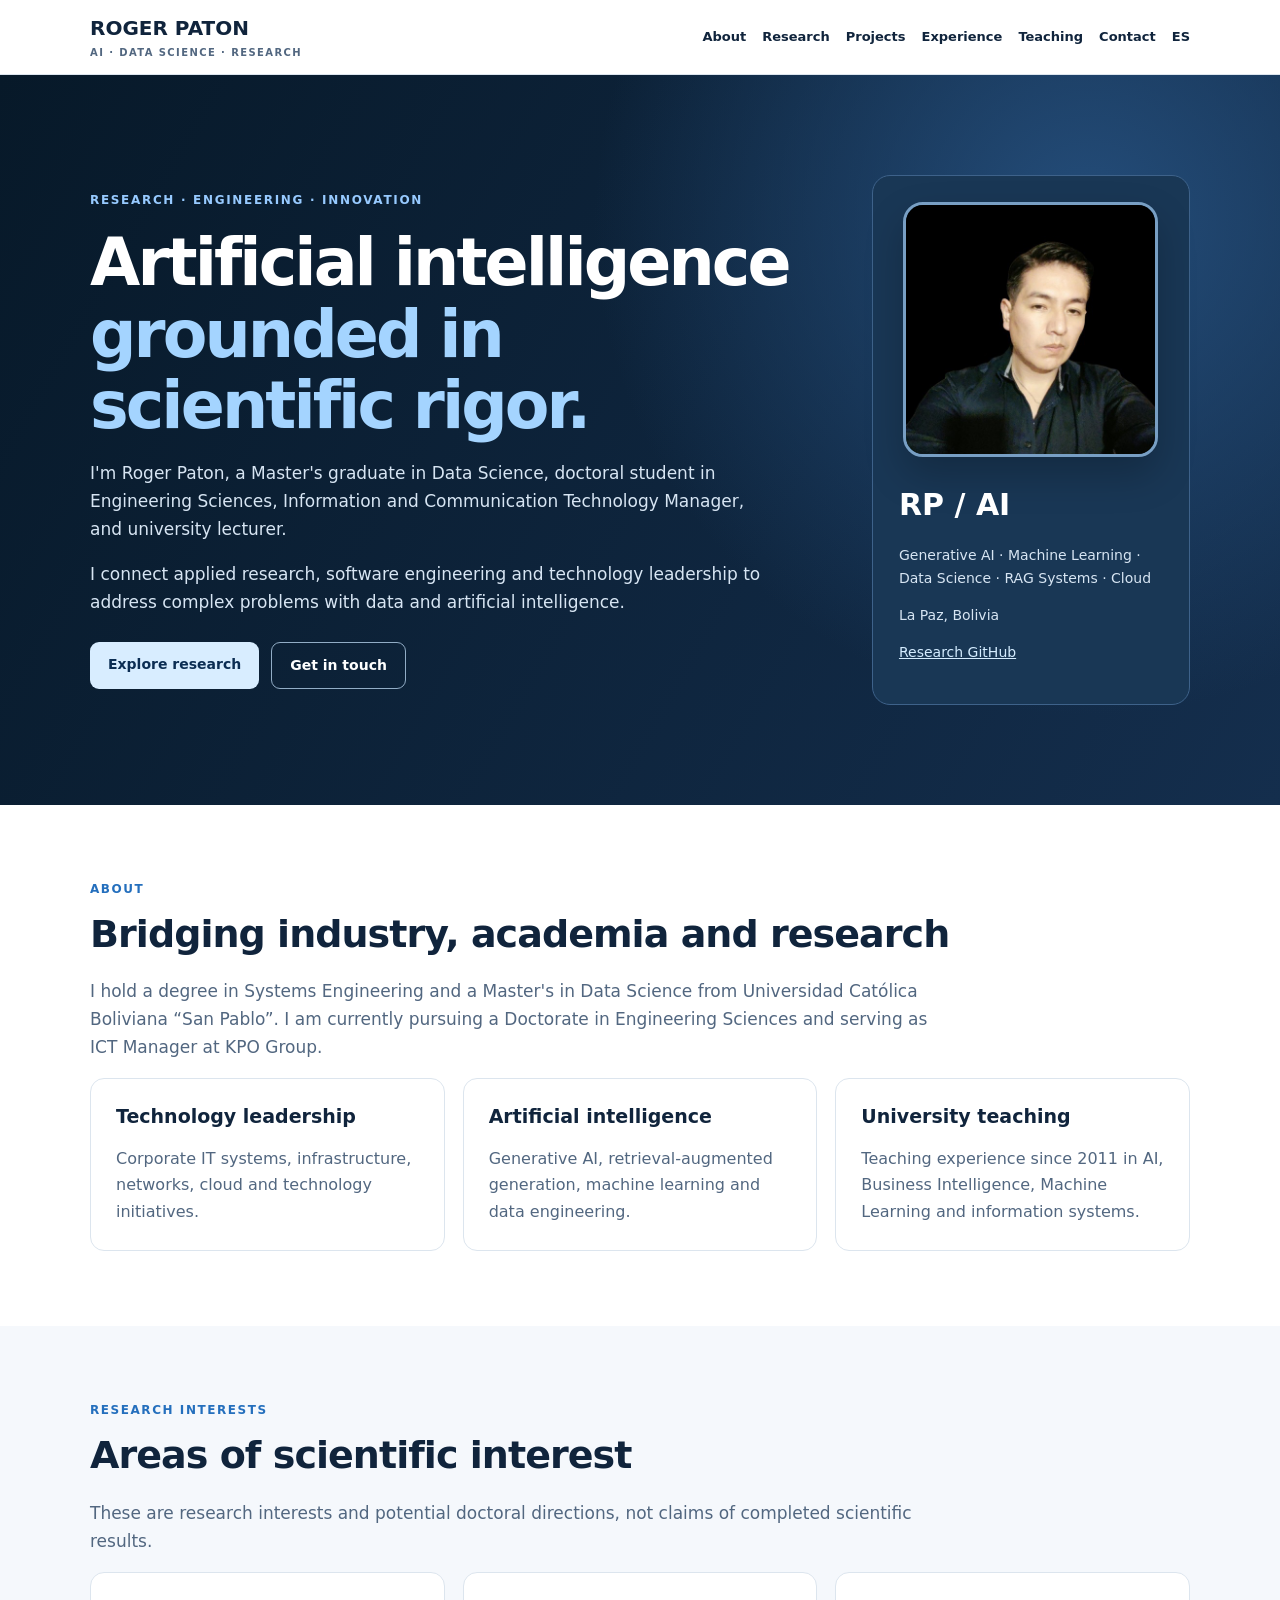
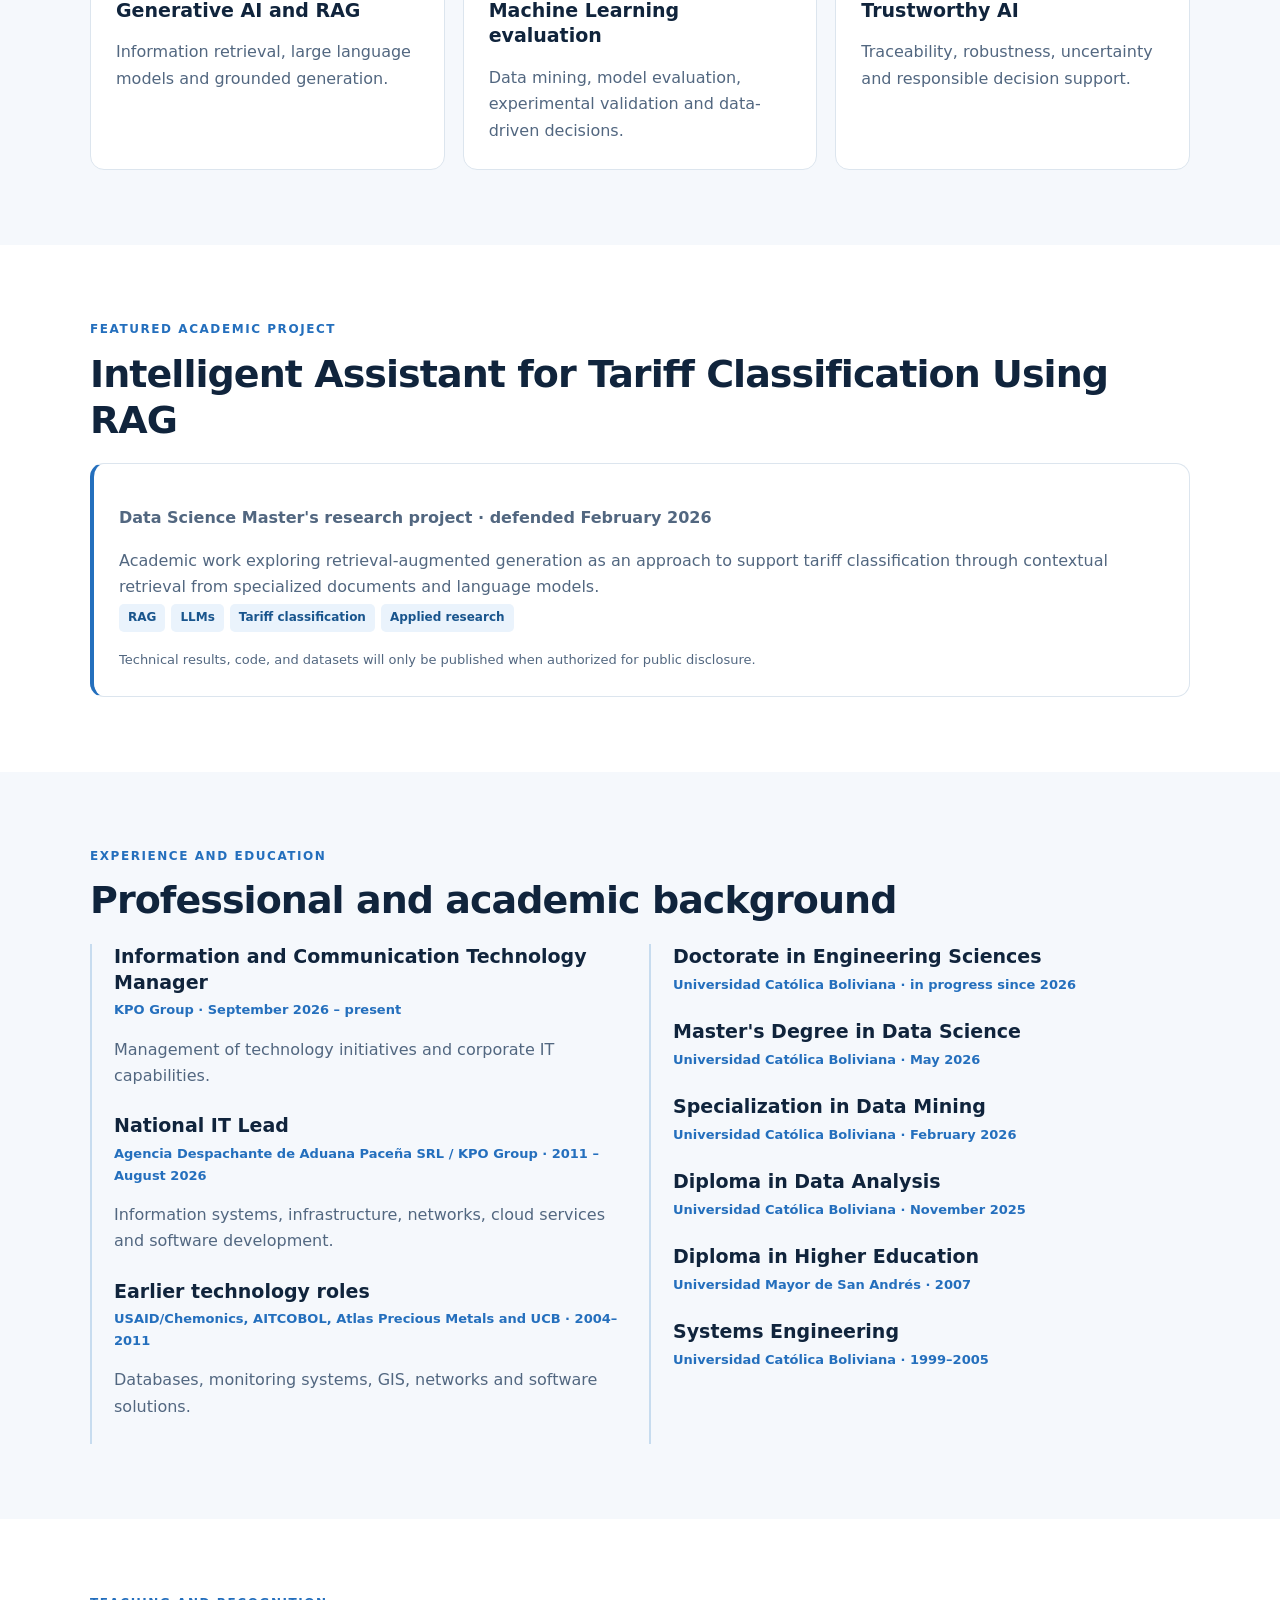
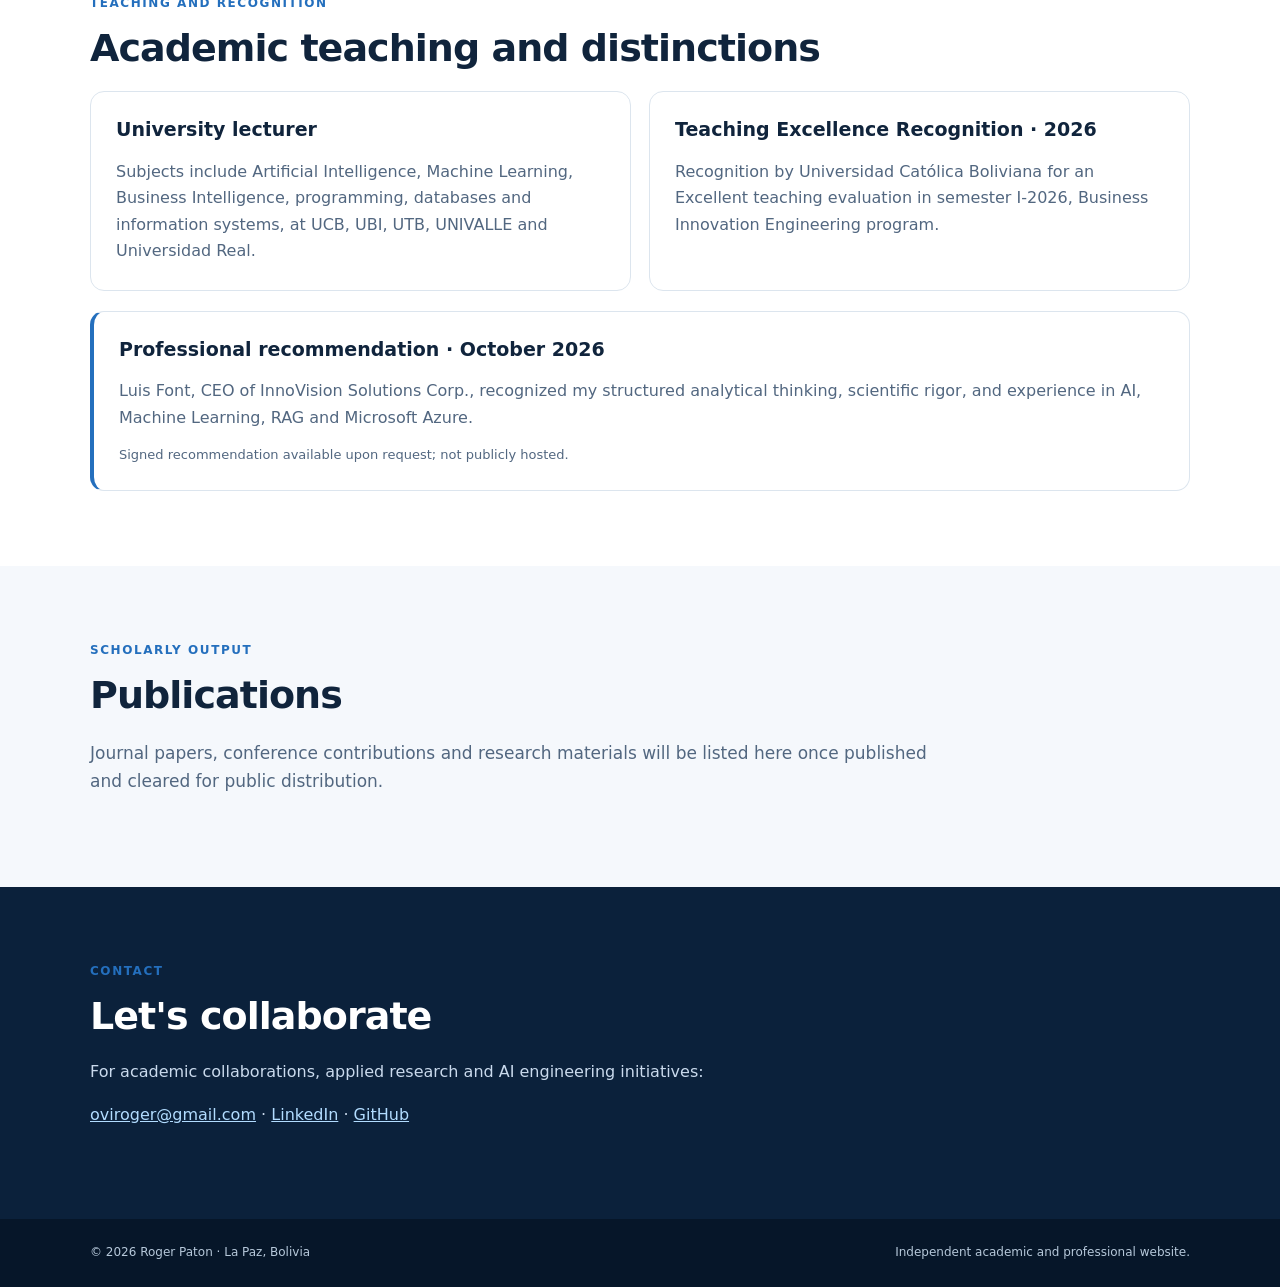
==== commit 42635590: "Use original Roger.jpg uploaded by website owner" ====
--- a/en/index.html
+++ b/en/index.html
@@ -1 +1 @@
-<!doctype html><html lang="en"><head><meta charset="utf-8"><meta name="viewport" content="width=device-width,initial-scale=1"><title>Roger Paton | AI, Data Science & Engineering Research</title><meta name="description" content="Academic and professional website of Roger Paton, focused on AI, Data Science, RAG and Engineering Research."><link rel="stylesheet" href="/assets/style.css?v=20261116"><link rel="canonical" href="https://roger-paton-ai.github.io/en/"><link rel="alternate" hreflang="es" href="https://roger-paton-ai.github.io/"></head><body><a href="#main" class="skip">Skip to content</a><header><div class="wrap"><a href="/en/" class="brand">ROGER PATON<small>AI · DATA SCIENCE · RESEARCH</small></a><nav aria-label="Main navigation"><a href="#about">About</a><a href="#research">Research</a><a href="#projects">Projects</a><a href="#experience">Experience</a><a href="#teaching">Teaching</a><a href="#contact">Contact</a><a href="/" lang="es">ES</a></nav></div></header><main id="main"><section class="hero"><div class="wrap hero-grid"><div><div class="eyebrow">Research · Engineering · Innovation</div><h1>Artificial intelligence <span>grounded in scientific rigor.</span></h1><p>I'm Roger Paton, a Master's graduate in Data Science, doctoral student in Engineering Sciences, Information and Communication Technology Manager, and university lecturer.</p><p>I connect applied research, software engineering and technology leadership to address complex problems with data and artificial intelligence.</p><div class="buttons"><a class="btn" href="#research">Explore research</a><a class="btn outline" href="#contact">Get in touch</a></div></div><aside class="hero-card"><img class="portrait" src="/assets/img/roger-paton.jpg?v=20261116" alt="Roger Paton — retrato profesional" width="360" height="360" decoding="async" fetchpriority="high"><strong>RP / AI</strong><p>Generative AI · Machine Learning · Data Science · RAG Systems · Cloud</p><p>La Paz, Bolivia</p><p><a style="color:#d4ecff" href="https://github.com/roger-paton-ai">Research GitHub</a></p></aside></div></section><section class="section" id="about"><div class="wrap"><div class="over">About</div><h2>Bridging industry, academia and research</h2><p class="lead">I hold a degree in Systems Engineering and a Master's in Data Science from Universidad Católica Boliviana “San Pablo”. I am currently pursuing a Doctorate in Engineering Sciences and serving as ICT Manager at KPO Group.</p><div class="grid3"><article class="card"><h3>Technology leadership</h3><p>Corporate IT systems, infrastructure, networks, cloud and technology initiatives.</p></article><article class="card"><h3>Artificial intelligence</h3><p>Generative AI, retrieval-augmented generation, machine learning and data engineering.</p></article><article class="card"><h3>University teaching</h3><p>Teaching experience since 2011 in AI, Business Intelligence, Machine Learning and information systems.</p></article></div></div></section><section class="section alt" id="research"><div class="wrap"><div class="over">Research interests</div><h2>Areas of scientific interest</h2><p class="lead">These are research interests and potential doctoral directions, not claims of completed scientific results.</p><div class="grid3"><article class="card"><h3>Generative AI and RAG</h3><p>Information retrieval, large language models and grounded generation.</p></article><article class="card"><h3>Machine Learning evaluation</h3><p>Data mining, model evaluation, experimental validation and data-driven decisions.</p></article><article class="card"><h3>Trustworthy AI</h3><p>Traceability, robustness, uncertainty and responsible decision support.</p></article></div></div></section><section class="section" id="projects"><div class="wrap"><div class="over">Featured academic project</div><h2>Intelligent Assistant for Tariff Classification Using RAG</h2><div class="panel feature"><p><strong>Data Science Master's research project · defended February 2026</strong></p><p>Academic work exploring retrieval-augmented generation as an approach to support tariff classification through contextual retrieval from specialized documents and language models.</p><span class="tag">RAG</span><span class="tag">LLMs</span><span class="tag">Tariff classification</span><span class="tag">Applied research</span><p class="small">Technical results, code, and datasets will only be published when authorized for public disclosure.</p></div></div></section><section class="section alt" id="experience"><div class="wrap"><div class="over">Experience and education</div><h2>Professional and academic background</h2><div class="grid2"><div class="timeline"><div class="entry"><h3>Information and Communication Technology Manager</h3><small>KPO Group · September 2026 – present</small><p>Management of technology initiatives and corporate IT capabilities.</p></div><div class="entry"><h3>National IT Lead</h3><small>Agencia Despachante de Aduana Paceña SRL / KPO Group · 2011 – August 2026</small><p>Information systems, infrastructure, networks, cloud services and software development.</p></div><div class="entry"><h3>Earlier technology roles</h3><small>USAID/Chemonics, AITCOBOL, Atlas Precious Metals and UCB · 2004–2011</small><p>Databases, monitoring systems, GIS, networks and software solutions.</p></div></div><div class="timeline"><div class="entry"><h3>Doctorate in Engineering Sciences</h3><small>Universidad Católica Boliviana · in progress since 2026</small></div><div class="entry"><h3>Master's Degree in Data Science</h3><small>Universidad Católica Boliviana · May 2026</small></div><div class="entry"><h3>Specialization in Data Mining</h3><small>Universidad Católica Boliviana · February 2026</small></div><div class="entry"><h3>Diploma in Data Analysis</h3><small>Universidad Católica Boliviana · November 2025</small></div><div class="entry"><h3>Diploma in Higher Education</h3><small>Universidad Mayor de San Andrés · 2007</small></div><div class="entry"><h3>Systems Engineering</h3><small>Universidad Católica Boliviana · 1999–2005</small></div></div></div></div></section><section class="section" id="teaching"><div class="wrap"><div class="over">Teaching and recognition</div><h2>Academic teaching and distinctions</h2><div class="grid2"><article class="card"><h3>University lecturer</h3><p>Subjects include Artificial Intelligence, Machine Learning, Business Intelligence, programming, databases and information systems, at UCB, UBI, UTB, UNIVALLE and Universidad Real.</p></article><article class="card"><h3>Teaching Excellence Recognition · 2026</h3><p>Recognition by Universidad Católica Boliviana for an Excellent teaching evaluation in semester I-2026, Business Innovation Engineering program.</p></article></div><div class="panel feature" style="margin-top:20px"><h3>Professional recommendation · October 2026</h3><p>Luis Font, CEO of InnoVision Solutions Corp., recognized my structured analytical thinking, scientific rigor, and experience in AI, Machine Learning, RAG and Microsoft Azure.</p><p class="small">Signed recommendation available upon request; not publicly hosted.</p></div></div></section><section class="section alt" id="publications"><div class="wrap"><div class="over">Scholarly output</div><h2>Publications</h2><p class="lead">Journal papers, conference contributions and research materials will be listed here once published and cleared for public distribution.</p></div></section><section class="section contact" id="contact"><div class="wrap"><div class="over">Contact</div><h2>Let's collaborate</h2><p>For academic collaborations, applied research and AI engineering initiatives:</p><p><a href="mailto:oviroger@gmail.com">oviroger@gmail.com</a> · <a href="https://www.linkedin.com/in/r-paton-g/">LinkedIn</a> · <a href="https://github.com/roger-paton-ai">GitHub</a></p></div></section></main><footer class="footer"><div class="wrap"><span>© 2026 Roger Paton · La Paz, Bolivia</span><span>Independent academic and professional website.</span></div></footer></body></html>+<!doctype html><html lang="en"><head><meta charset="utf-8"><meta name="viewport" content="width=device-width,initial-scale=1"><title>Roger Paton | AI, Data Science & Engineering Research</title><meta name="description" content="Academic and professional website of Roger Paton, focused on AI, Data Science, RAG and Engineering Research."><link rel="stylesheet" href="/assets/style.css?v=20261116"><link rel="canonical" href="https://roger-paton-ai.github.io/en/"><link rel="alternate" hreflang="es" href="https://roger-paton-ai.github.io/"></head><body><a href="#main" class="skip">Skip to content</a><header><div class="wrap"><a href="/en/" class="brand">ROGER PATON<small>AI · DATA SCIENCE · RESEARCH</small></a><nav aria-label="Main navigation"><a href="#about">About</a><a href="#research">Research</a><a href="#projects">Projects</a><a href="#experience">Experience</a><a href="#teaching">Teaching</a><a href="#contact">Contact</a><a href="/" lang="es">ES</a></nav></div></header><main id="main"><section class="hero"><div class="wrap hero-grid"><div><div class="eyebrow">Research · Engineering · Innovation</div><h1>Artificial intelligence <span>grounded in scientific rigor.</span></h1><p>I'm Roger Paton, a Master's graduate in Data Science, doctoral student in Engineering Sciences, Information and Communication Technology Manager, and university lecturer.</p><p>I connect applied research, software engineering and technology leadership to address complex problems with data and artificial intelligence.</p><div class="buttons"><a class="btn" href="#research">Explore research</a><a class="btn outline" href="#contact">Get in touch</a></div></div><aside class="hero-card"><img class="portrait" src="/assets/img/Roger.jpg?v=original-1" alt="Roger Paton — retrato profesional" width="360" height="360" decoding="async" fetchpriority="high"><strong>RP / AI</strong><p>Generative AI · Machine Learning · Data Science · RAG Systems · Cloud</p><p>La Paz, Bolivia</p><p><a style="color:#d4ecff" href="https://github.com/roger-paton-ai">Research GitHub</a></p></aside></div></section><section class="section" id="about"><div class="wrap"><div class="over">About</div><h2>Bridging industry, academia and research</h2><p class="lead">I hold a degree in Systems Engineering and a Master's in Data Science from Universidad Católica Boliviana “San Pablo”. I am currently pursuing a Doctorate in Engineering Sciences and serving as ICT Manager at KPO Group.</p><div class="grid3"><article class="card"><h3>Technology leadership</h3><p>Corporate IT systems, infrastructure, networks, cloud and technology initiatives.</p></article><article class="card"><h3>Artificial intelligence</h3><p>Generative AI, retrieval-augmented generation, machine learning and data engineering.</p></article><article class="card"><h3>University teaching</h3><p>Teaching experience since 2011 in AI, Business Intelligence, Machine Learning and information systems.</p></article></div></div></section><section class="section alt" id="research"><div class="wrap"><div class="over">Research interests</div><h2>Areas of scientific interest</h2><p class="lead">These are research interests and potential doctoral directions, not claims of completed scientific results.</p><div class="grid3"><article class="card"><h3>Generative AI and RAG</h3><p>Information retrieval, large language models and grounded generation.</p></article><article class="card"><h3>Machine Learning evaluation</h3><p>Data mining, model evaluation, experimental validation and data-driven decisions.</p></article><article class="card"><h3>Trustworthy AI</h3><p>Traceability, robustness, uncertainty and responsible decision support.</p></article></div></div></section><section class="section" id="projects"><div class="wrap"><div class="over">Featured academic project</div><h2>Intelligent Assistant for Tariff Classification Using RAG</h2><div class="panel feature"><p><strong>Data Science Master's research project · defended February 2026</strong></p><p>Academic work exploring retrieval-augmented generation as an approach to support tariff classification through contextual retrieval from specialized documents and language models.</p><span class="tag">RAG</span><span class="tag">LLMs</span><span class="tag">Tariff classification</span><span class="tag">Applied research</span><p class="small">Technical results, code, and datasets will only be published when authorized for public disclosure.</p></div></div></section><section class="section alt" id="experience"><div class="wrap"><div class="over">Experience and education</div><h2>Professional and academic background</h2><div class="grid2"><div class="timeline"><div class="entry"><h3>Information and Communication Technology Manager</h3><small>KPO Group · September 2026 – present</small><p>Management of technology initiatives and corporate IT capabilities.</p></div><div class="entry"><h3>National IT Lead</h3><small>Agencia Despachante de Aduana Paceña SRL / KPO Group · 2011 – August 2026</small><p>Information systems, infrastructure, networks, cloud services and software development.</p></div><div class="entry"><h3>Earlier technology roles</h3><small>USAID/Chemonics, AITCOBOL, Atlas Precious Metals and UCB · 2004–2011</small><p>Databases, monitoring systems, GIS, networks and software solutions.</p></div></div><div class="timeline"><div class="entry"><h3>Doctorate in Engineering Sciences</h3><small>Universidad Católica Boliviana · in progress since 2026</small></div><div class="entry"><h3>Master's Degree in Data Science</h3><small>Universidad Católica Boliviana · May 2026</small></div><div class="entry"><h3>Specialization in Data Mining</h3><small>Universidad Católica Boliviana · February 2026</small></div><div class="entry"><h3>Diploma in Data Analysis</h3><small>Universidad Católica Boliviana · November 2025</small></div><div class="entry"><h3>Diploma in Higher Education</h3><small>Universidad Mayor de San Andrés · 2007</small></div><div class="entry"><h3>Systems Engineering</h3><small>Universidad Católica Boliviana · 1999–2005</small></div></div></div></div></section><section class="section" id="teaching"><div class="wrap"><div class="over">Teaching and recognition</div><h2>Academic teaching and distinctions</h2><div class="grid2"><article class="card"><h3>University lecturer</h3><p>Subjects include Artificial Intelligence, Machine Learning, Business Intelligence, programming, databases and information systems, at UCB, UBI, UTB, UNIVALLE and Universidad Real.</p></article><article class="card"><h3>Teaching Excellence Recognition · 2026</h3><p>Recognition by Universidad Católica Boliviana for an Excellent teaching evaluation in semester I-2026, Business Innovation Engineering program.</p></article></div><div class="panel feature" style="margin-top:20px"><h3>Professional recommendation · October 2026</h3><p>Luis Font, CEO of InnoVision Solutions Corp., recognized my structured analytical thinking, scientific rigor, and experience in AI, Machine Learning, RAG and Microsoft Azure.</p><p class="small">Signed recommendation available upon request; not publicly hosted.</p></div></div></section><section class="section alt" id="publications"><div class="wrap"><div class="over">Scholarly output</div><h2>Publications</h2><p class="lead">Journal papers, conference contributions and research materials will be listed here once published and cleared for public distribution.</p></div></section><section class="section contact" id="contact"><div class="wrap"><div class="over">Contact</div><h2>Let's collaborate</h2><p>For academic collaborations, applied research and AI engineering initiatives:</p><p><a href="mailto:oviroger@gmail.com">oviroger@gmail.com</a> · <a href="https://www.linkedin.com/in/r-paton-g/">LinkedIn</a> · <a href="https://github.com/roger-paton-ai">GitHub</a></p></div></section></main><footer class="footer"><div class="wrap"><span>© 2026 Roger Paton · La Paz, Bolivia</span><span>Independent academic and professional website.</span></div></footer></body></html>
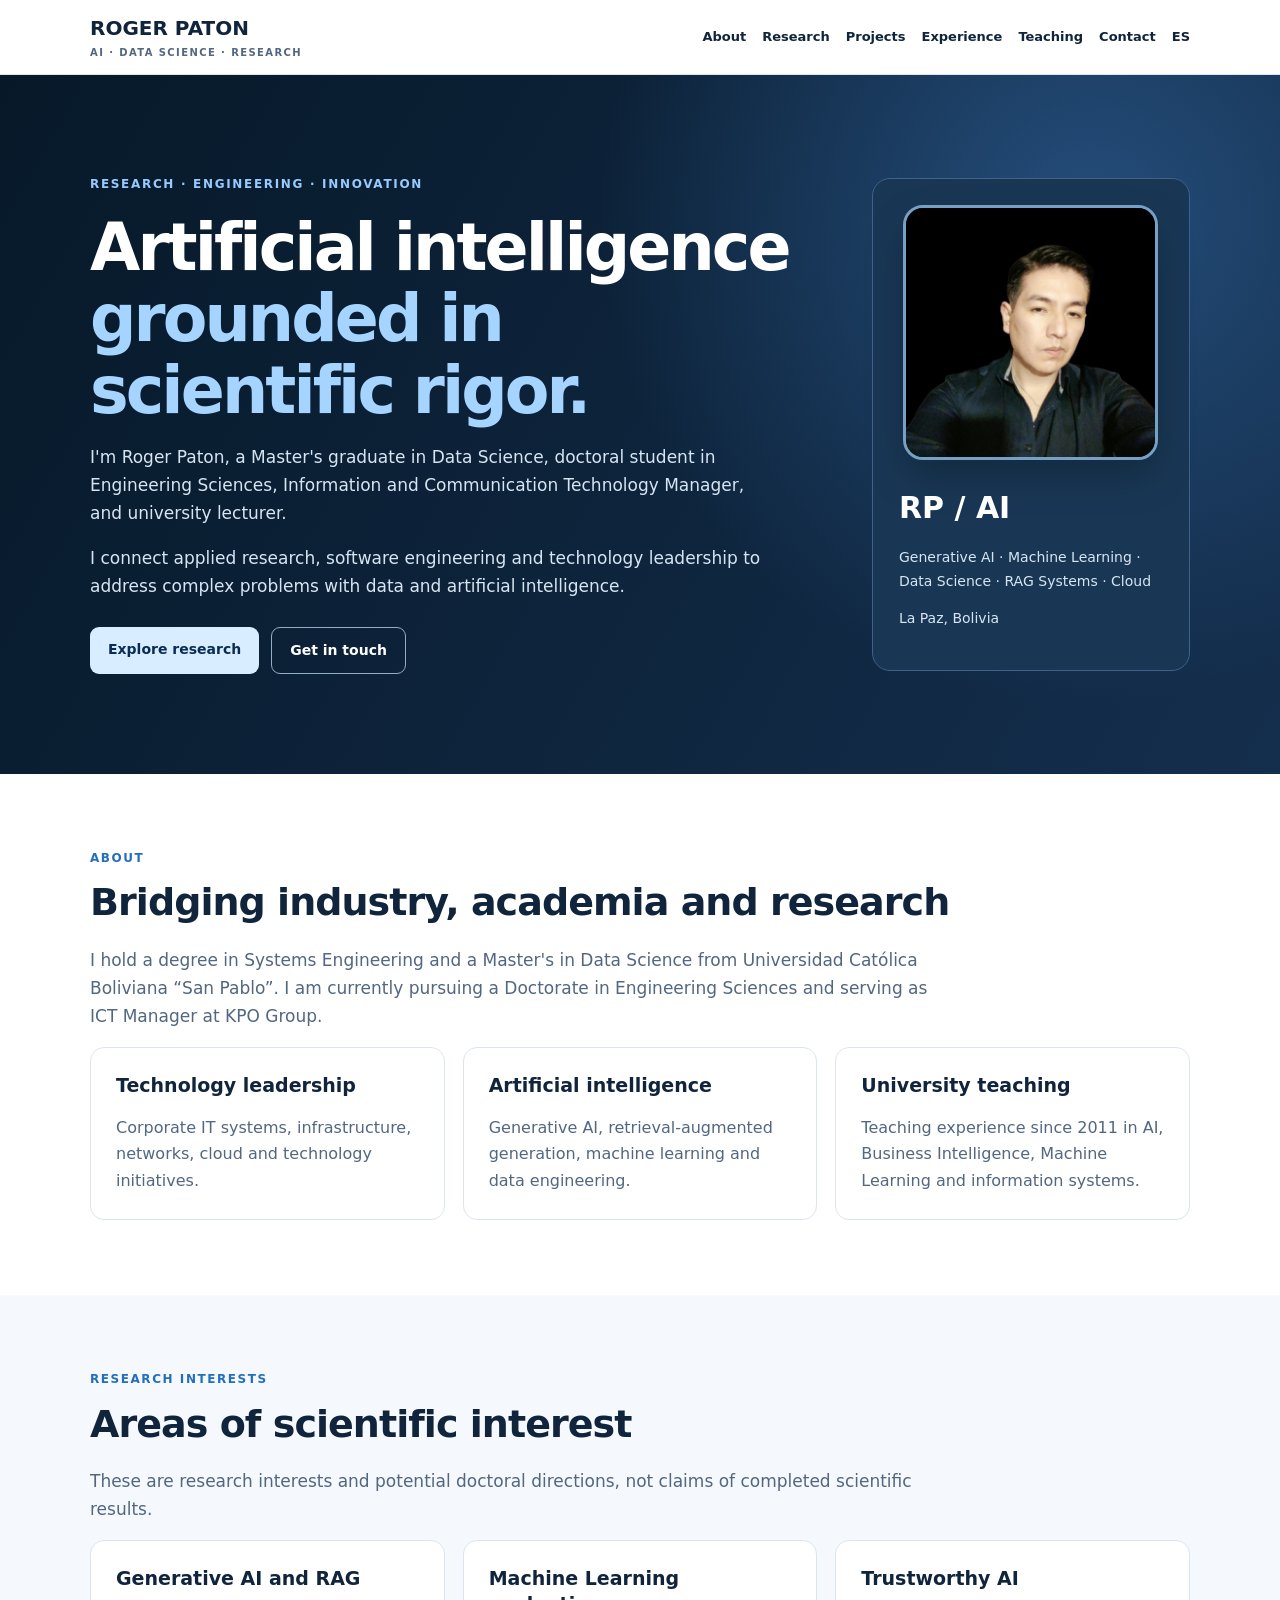
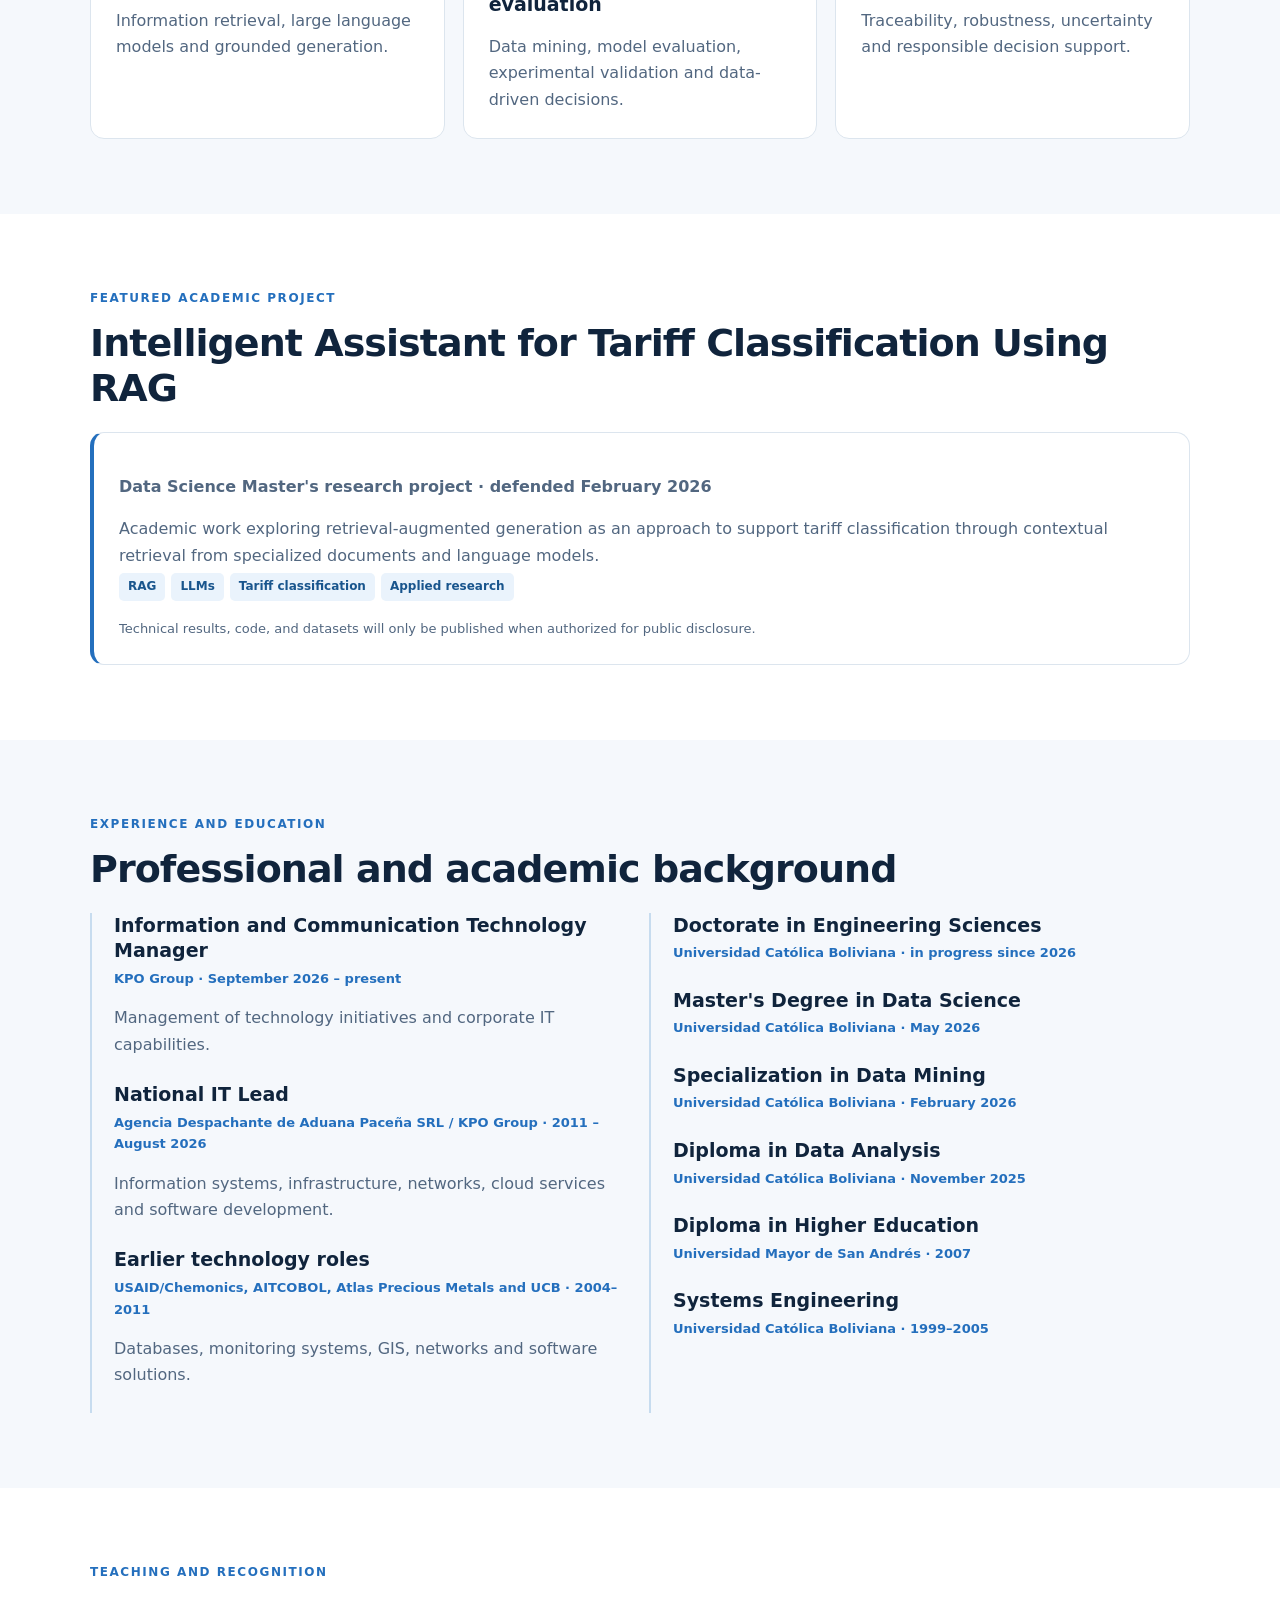
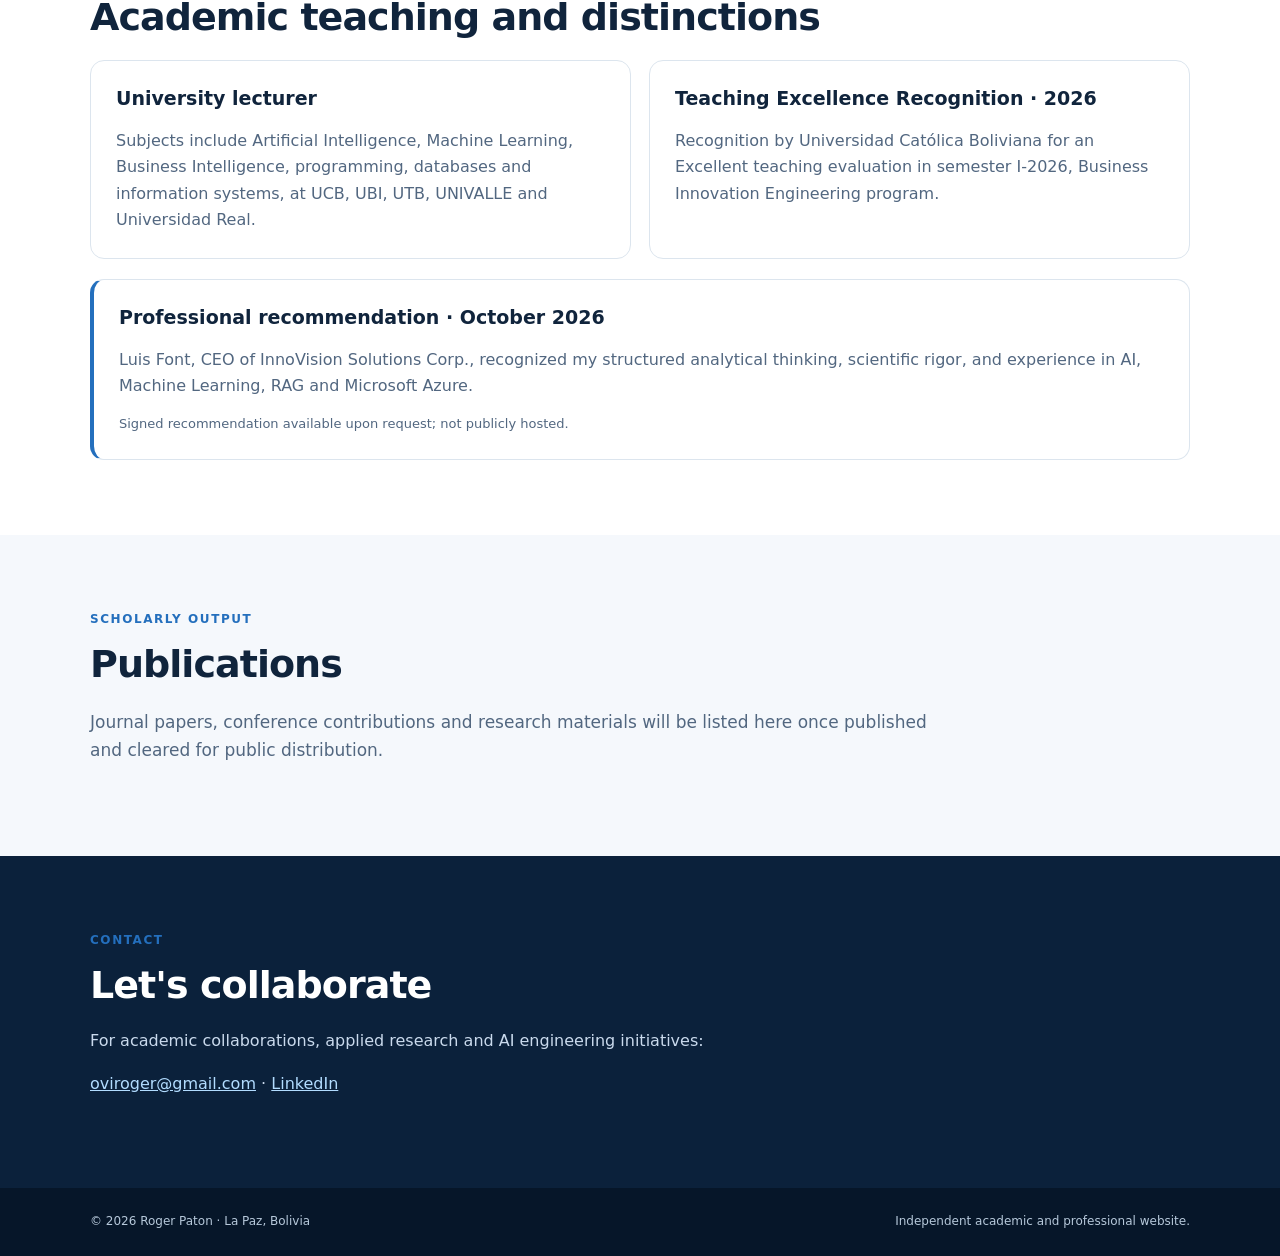
==== commit 3fc30aec: "Hide public GitHub profile link until research projects are ready" ====
--- a/en/index.html
+++ b/en/index.html
@@ -1 +1 @@
-<!doctype html><html lang="en"><head><meta charset="utf-8"><meta name="viewport" content="width=device-width,initial-scale=1"><title>Roger Paton | AI, Data Science & Engineering Research</title><meta name="description" content="Academic and professional website of Roger Paton, focused on AI, Data Science, RAG and Engineering Research."><link rel="stylesheet" href="/assets/style.css?v=20261116"><link rel="canonical" href="https://roger-paton-ai.github.io/en/"><link rel="alternate" hreflang="es" href="https://roger-paton-ai.github.io/"></head><body><a href="#main" class="skip">Skip to content</a><header><div class="wrap"><a href="/en/" class="brand">ROGER PATON<small>AI · DATA SCIENCE · RESEARCH</small></a><nav aria-label="Main navigation"><a href="#about">About</a><a href="#research">Research</a><a href="#projects">Projects</a><a href="#experience">Experience</a><a href="#teaching">Teaching</a><a href="#contact">Contact</a><a href="/" lang="es">ES</a></nav></div></header><main id="main"><section class="hero"><div class="wrap hero-grid"><div><div class="eyebrow">Research · Engineering · Innovation</div><h1>Artificial intelligence <span>grounded in scientific rigor.</span></h1><p>I'm Roger Paton, a Master's graduate in Data Science, doctoral student in Engineering Sciences, Information and Communication Technology Manager, and university lecturer.</p><p>I connect applied research, software engineering and technology leadership to address complex problems with data and artificial intelligence.</p><div class="buttons"><a class="btn" href="#research">Explore research</a><a class="btn outline" href="#contact">Get in touch</a></div></div><aside class="hero-card"><img class="portrait" src="/assets/img/Roger.jpg?v=original-1" alt="Roger Paton — retrato profesional" width="360" height="360" decoding="async" fetchpriority="high"><strong>RP / AI</strong><p>Generative AI · Machine Learning · Data Science · RAG Systems · Cloud</p><p>La Paz, Bolivia</p><p><a style="color:#d4ecff" href="https://github.com/roger-paton-ai">Research GitHub</a></p></aside></div></section><section class="section" id="about"><div class="wrap"><div class="over">About</div><h2>Bridging industry, academia and research</h2><p class="lead">I hold a degree in Systems Engineering and a Master's in Data Science from Universidad Católica Boliviana “San Pablo”. I am currently pursuing a Doctorate in Engineering Sciences and serving as ICT Manager at KPO Group.</p><div class="grid3"><article class="card"><h3>Technology leadership</h3><p>Corporate IT systems, infrastructure, networks, cloud and technology initiatives.</p></article><article class="card"><h3>Artificial intelligence</h3><p>Generative AI, retrieval-augmented generation, machine learning and data engineering.</p></article><article class="card"><h3>University teaching</h3><p>Teaching experience since 2011 in AI, Business Intelligence, Machine Learning and information systems.</p></article></div></div></section><section class="section alt" id="research"><div class="wrap"><div class="over">Research interests</div><h2>Areas of scientific interest</h2><p class="lead">These are research interests and potential doctoral directions, not claims of completed scientific results.</p><div class="grid3"><article class="card"><h3>Generative AI and RAG</h3><p>Information retrieval, large language models and grounded generation.</p></article><article class="card"><h3>Machine Learning evaluation</h3><p>Data mining, model evaluation, experimental validation and data-driven decisions.</p></article><article class="card"><h3>Trustworthy AI</h3><p>Traceability, robustness, uncertainty and responsible decision support.</p></article></div></div></section><section class="section" id="projects"><div class="wrap"><div class="over">Featured academic project</div><h2>Intelligent Assistant for Tariff Classification Using RAG</h2><div class="panel feature"><p><strong>Data Science Master's research project · defended February 2026</strong></p><p>Academic work exploring retrieval-augmented generation as an approach to support tariff classification through contextual retrieval from specialized documents and language models.</p><span class="tag">RAG</span><span class="tag">LLMs</span><span class="tag">Tariff classification</span><span class="tag">Applied research</span><p class="small">Technical results, code, and datasets will only be published when authorized for public disclosure.</p></div></div></section><section class="section alt" id="experience"><div class="wrap"><div class="over">Experience and education</div><h2>Professional and academic background</h2><div class="grid2"><div class="timeline"><div class="entry"><h3>Information and Communication Technology Manager</h3><small>KPO Group · September 2026 – present</small><p>Management of technology initiatives and corporate IT capabilities.</p></div><div class="entry"><h3>National IT Lead</h3><small>Agencia Despachante de Aduana Paceña SRL / KPO Group · 2011 – August 2026</small><p>Information systems, infrastructure, networks, cloud services and software development.</p></div><div class="entry"><h3>Earlier technology roles</h3><small>USAID/Chemonics, AITCOBOL, Atlas Precious Metals and UCB · 2004–2011</small><p>Databases, monitoring systems, GIS, networks and software solutions.</p></div></div><div class="timeline"><div class="entry"><h3>Doctorate in Engineering Sciences</h3><small>Universidad Católica Boliviana · in progress since 2026</small></div><div class="entry"><h3>Master's Degree in Data Science</h3><small>Universidad Católica Boliviana · May 2026</small></div><div class="entry"><h3>Specialization in Data Mining</h3><small>Universidad Católica Boliviana · February 2026</small></div><div class="entry"><h3>Diploma in Data Analysis</h3><small>Universidad Católica Boliviana · November 2025</small></div><div class="entry"><h3>Diploma in Higher Education</h3><small>Universidad Mayor de San Andrés · 2007</small></div><div class="entry"><h3>Systems Engineering</h3><small>Universidad Católica Boliviana · 1999–2005</small></div></div></div></div></section><section class="section" id="teaching"><div class="wrap"><div class="over">Teaching and recognition</div><h2>Academic teaching and distinctions</h2><div class="grid2"><article class="card"><h3>University lecturer</h3><p>Subjects include Artificial Intelligence, Machine Learning, Business Intelligence, programming, databases and information systems, at UCB, UBI, UTB, UNIVALLE and Universidad Real.</p></article><article class="card"><h3>Teaching Excellence Recognition · 2026</h3><p>Recognition by Universidad Católica Boliviana for an Excellent teaching evaluation in semester I-2026, Business Innovation Engineering program.</p></article></div><div class="panel feature" style="margin-top:20px"><h3>Professional recommendation · October 2026</h3><p>Luis Font, CEO of InnoVision Solutions Corp., recognized my structured analytical thinking, scientific rigor, and experience in AI, Machine Learning, RAG and Microsoft Azure.</p><p class="small">Signed recommendation available upon request; not publicly hosted.</p></div></div></section><section class="section alt" id="publications"><div class="wrap"><div class="over">Scholarly output</div><h2>Publications</h2><p class="lead">Journal papers, conference contributions and research materials will be listed here once published and cleared for public distribution.</p></div></section><section class="section contact" id="contact"><div class="wrap"><div class="over">Contact</div><h2>Let's collaborate</h2><p>For academic collaborations, applied research and AI engineering initiatives:</p><p><a href="mailto:oviroger@gmail.com">oviroger@gmail.com</a> · <a href="https://www.linkedin.com/in/r-paton-g/">LinkedIn</a> · <a href="https://github.com/roger-paton-ai">GitHub</a></p></div></section></main><footer class="footer"><div class="wrap"><span>© 2026 Roger Paton · La Paz, Bolivia</span><span>Independent academic and professional website.</span></div></footer></body></html>+<!doctype html><html lang="en"><head><meta charset="utf-8"><meta name="viewport" content="width=device-width,initial-scale=1"><title>Roger Paton | AI, Data Science & Engineering Research</title><meta name="description" content="Academic and professional website of Roger Paton, focused on AI, Data Science, RAG and Engineering Research."><link rel="stylesheet" href="/assets/style.css?v=20261116"><link rel="canonical" href="https://roger-paton-ai.github.io/en/"><link rel="alternate" hreflang="es" href="https://roger-paton-ai.github.io/"></head><body><a href="#main" class="skip">Skip to content</a><header><div class="wrap"><a href="/en/" class="brand">ROGER PATON<small>AI · DATA SCIENCE · RESEARCH</small></a><nav aria-label="Main navigation"><a href="#about">About</a><a href="#research">Research</a><a href="#projects">Projects</a><a href="#experience">Experience</a><a href="#teaching">Teaching</a><a href="#contact">Contact</a><a href="/" lang="es">ES</a></nav></div></header><main id="main"><section class="hero"><div class="wrap hero-grid"><div><div class="eyebrow">Research · Engineering · Innovation</div><h1>Artificial intelligence <span>grounded in scientific rigor.</span></h1><p>I'm Roger Paton, a Master's graduate in Data Science, doctoral student in Engineering Sciences, Information and Communication Technology Manager, and university lecturer.</p><p>I connect applied research, software engineering and technology leadership to address complex problems with data and artificial intelligence.</p><div class="buttons"><a class="btn" href="#research">Explore research</a><a class="btn outline" href="#contact">Get in touch</a></div></div><aside class="hero-card"><img class="portrait" src="/assets/img/Roger.jpg?v=original-1" alt="Roger Paton — retrato profesional" width="360" height="360" decoding="async" fetchpriority="high"><strong>RP / AI</strong><p>Generative AI · Machine Learning · Data Science · RAG Systems · Cloud</p><p>La Paz, Bolivia</p></aside></div></section><section class="section" id="about"><div class="wrap"><div class="over">About</div><h2>Bridging industry, academia and research</h2><p class="lead">I hold a degree in Systems Engineering and a Master's in Data Science from Universidad Católica Boliviana “San Pablo”. I am currently pursuing a Doctorate in Engineering Sciences and serving as ICT Manager at KPO Group.</p><div class="grid3"><article class="card"><h3>Technology leadership</h3><p>Corporate IT systems, infrastructure, networks, cloud and technology initiatives.</p></article><article class="card"><h3>Artificial intelligence</h3><p>Generative AI, retrieval-augmented generation, machine learning and data engineering.</p></article><article class="card"><h3>University teaching</h3><p>Teaching experience since 2011 in AI, Business Intelligence, Machine Learning and information systems.</p></article></div></div></section><section class="section alt" id="research"><div class="wrap"><div class="over">Research interests</div><h2>Areas of scientific interest</h2><p class="lead">These are research interests and potential doctoral directions, not claims of completed scientific results.</p><div class="grid3"><article class="card"><h3>Generative AI and RAG</h3><p>Information retrieval, large language models and grounded generation.</p></article><article class="card"><h3>Machine Learning evaluation</h3><p>Data mining, model evaluation, experimental validation and data-driven decisions.</p></article><article class="card"><h3>Trustworthy AI</h3><p>Traceability, robustness, uncertainty and responsible decision support.</p></article></div></div></section><section class="section" id="projects"><div class="wrap"><div class="over">Featured academic project</div><h2>Intelligent Assistant for Tariff Classification Using RAG</h2><div class="panel feature"><p><strong>Data Science Master's research project · defended February 2026</strong></p><p>Academic work exploring retrieval-augmented generation as an approach to support tariff classification through contextual retrieval from specialized documents and language models.</p><span class="tag">RAG</span><span class="tag">LLMs</span><span class="tag">Tariff classification</span><span class="tag">Applied research</span><p class="small">Technical results, code, and datasets will only be published when authorized for public disclosure.</p></div></div></section><section class="section alt" id="experience"><div class="wrap"><div class="over">Experience and education</div><h2>Professional and academic background</h2><div class="grid2"><div class="timeline"><div class="entry"><h3>Information and Communication Technology Manager</h3><small>KPO Group · September 2026 – present</small><p>Management of technology initiatives and corporate IT capabilities.</p></div><div class="entry"><h3>National IT Lead</h3><small>Agencia Despachante de Aduana Paceña SRL / KPO Group · 2011 – August 2026</small><p>Information systems, infrastructure, networks, cloud services and software development.</p></div><div class="entry"><h3>Earlier technology roles</h3><small>USAID/Chemonics, AITCOBOL, Atlas Precious Metals and UCB · 2004–2011</small><p>Databases, monitoring systems, GIS, networks and software solutions.</p></div></div><div class="timeline"><div class="entry"><h3>Doctorate in Engineering Sciences</h3><small>Universidad Católica Boliviana · in progress since 2026</small></div><div class="entry"><h3>Master's Degree in Data Science</h3><small>Universidad Católica Boliviana · May 2026</small></div><div class="entry"><h3>Specialization in Data Mining</h3><small>Universidad Católica Boliviana · February 2026</small></div><div class="entry"><h3>Diploma in Data Analysis</h3><small>Universidad Católica Boliviana · November 2025</small></div><div class="entry"><h3>Diploma in Higher Education</h3><small>Universidad Mayor de San Andrés · 2007</small></div><div class="entry"><h3>Systems Engineering</h3><small>Universidad Católica Boliviana · 1999–2005</small></div></div></div></div></section><section class="section" id="teaching"><div class="wrap"><div class="over">Teaching and recognition</div><h2>Academic teaching and distinctions</h2><div class="grid2"><article class="card"><h3>University lecturer</h3><p>Subjects include Artificial Intelligence, Machine Learning, Business Intelligence, programming, databases and information systems, at UCB, UBI, UTB, UNIVALLE and Universidad Real.</p></article><article class="card"><h3>Teaching Excellence Recognition · 2026</h3><p>Recognition by Universidad Católica Boliviana for an Excellent teaching evaluation in semester I-2026, Business Innovation Engineering program.</p></article></div><div class="panel feature" style="margin-top:20px"><h3>Professional recommendation · October 2026</h3><p>Luis Font, CEO of InnoVision Solutions Corp., recognized my structured analytical thinking, scientific rigor, and experience in AI, Machine Learning, RAG and Microsoft Azure.</p><p class="small">Signed recommendation available upon request; not publicly hosted.</p></div></div></section><section class="section alt" id="publications"><div class="wrap"><div class="over">Scholarly output</div><h2>Publications</h2><p class="lead">Journal papers, conference contributions and research materials will be listed here once published and cleared for public distribution.</p></div></section><section class="section contact" id="contact"><div class="wrap"><div class="over">Contact</div><h2>Let's collaborate</h2><p>For academic collaborations, applied research and AI engineering initiatives:</p><p><a href="mailto:oviroger@gmail.com">oviroger@gmail.com</a> · <a href="https://www.linkedin.com/in/r-paton-g/">LinkedIn</a></p></div></section></main><footer class="footer"><div class="wrap"><span>© 2026 Roger Paton · La Paz, Bolivia</span><span>Independent academic and professional website.</span></div></footer></body></html>
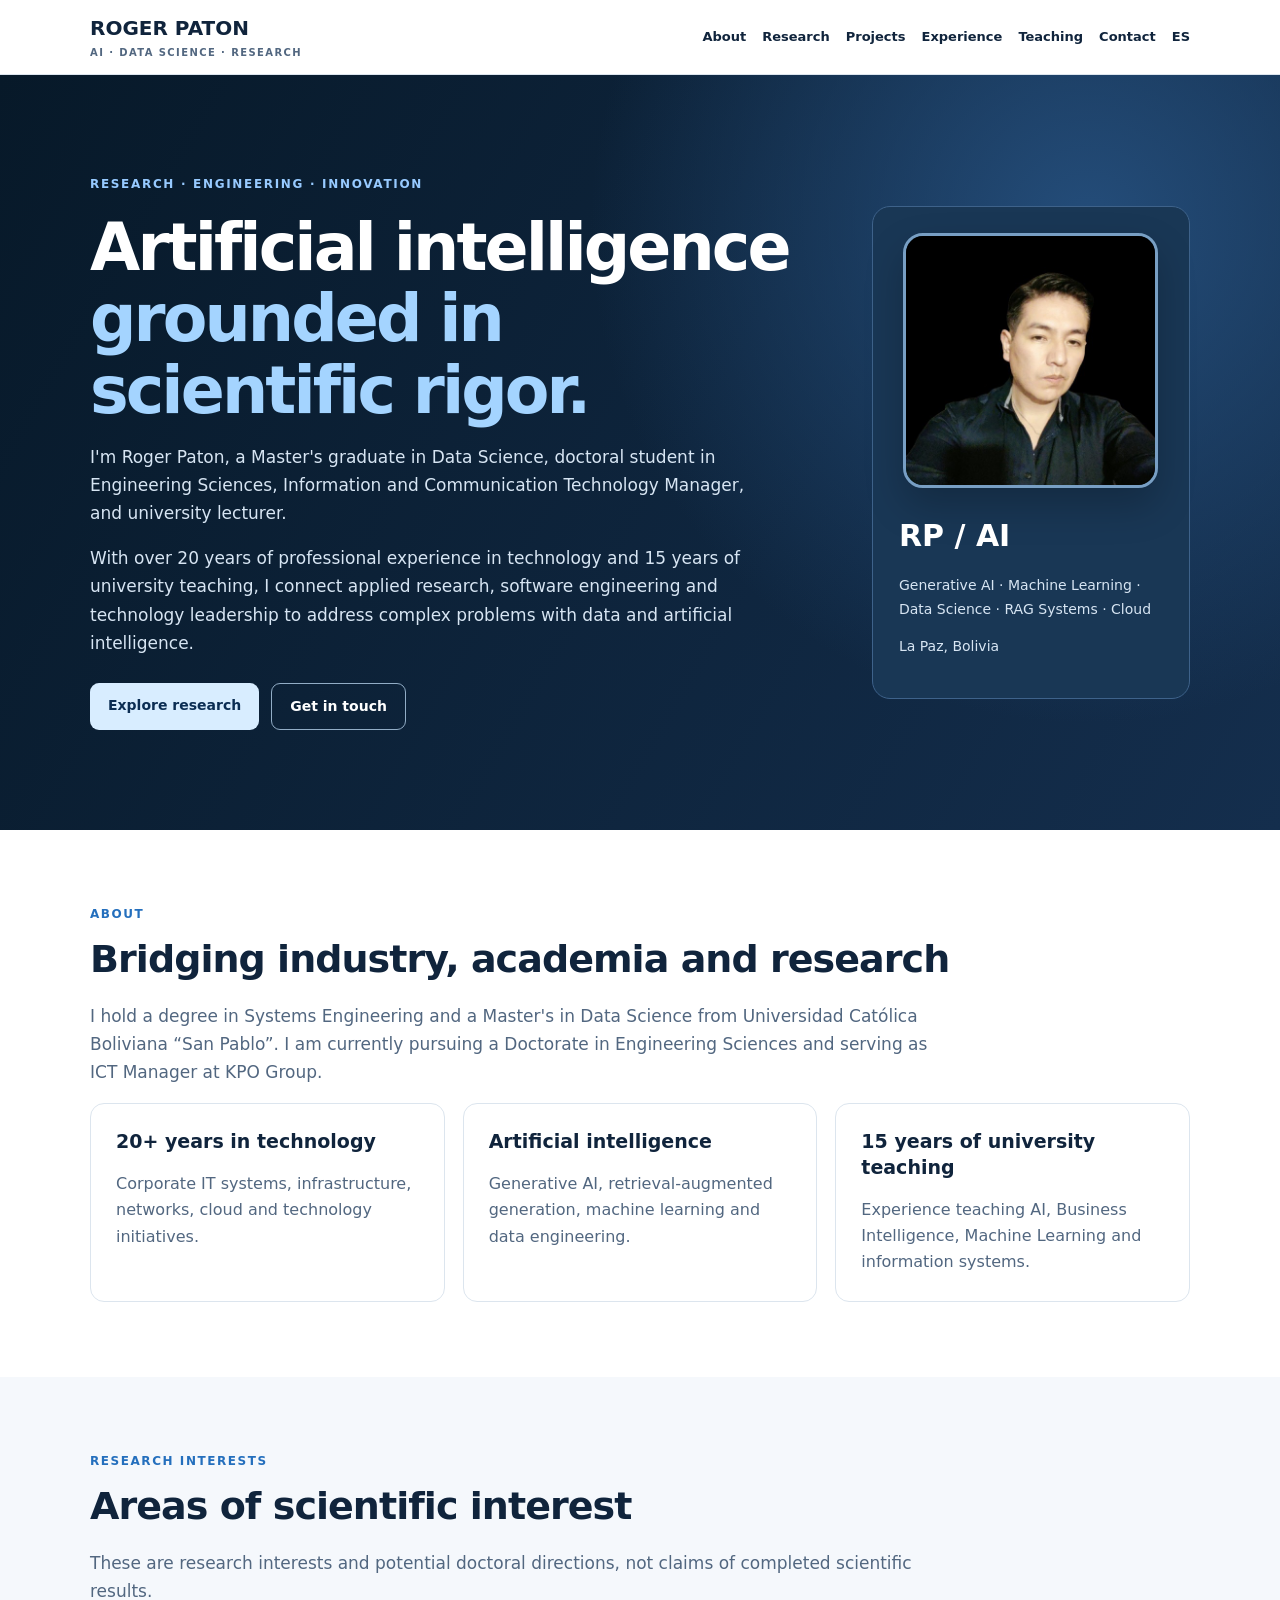
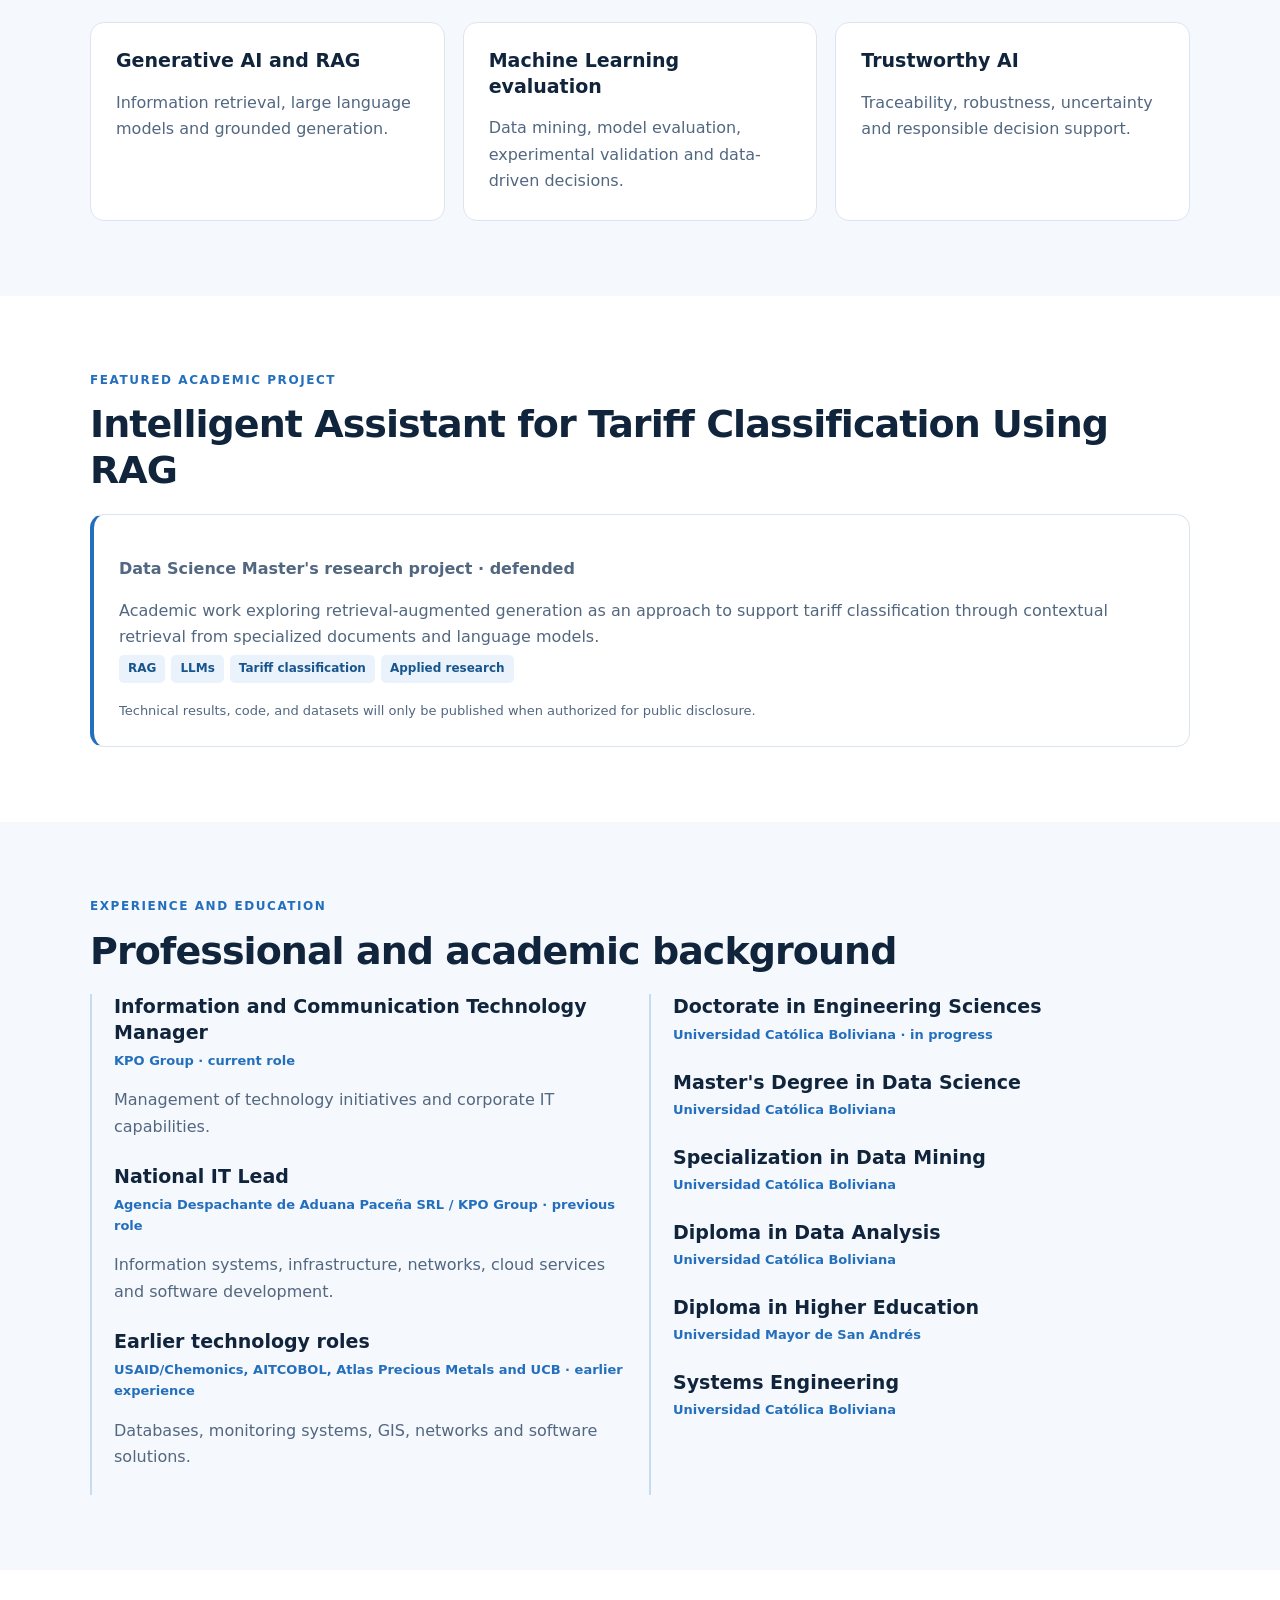
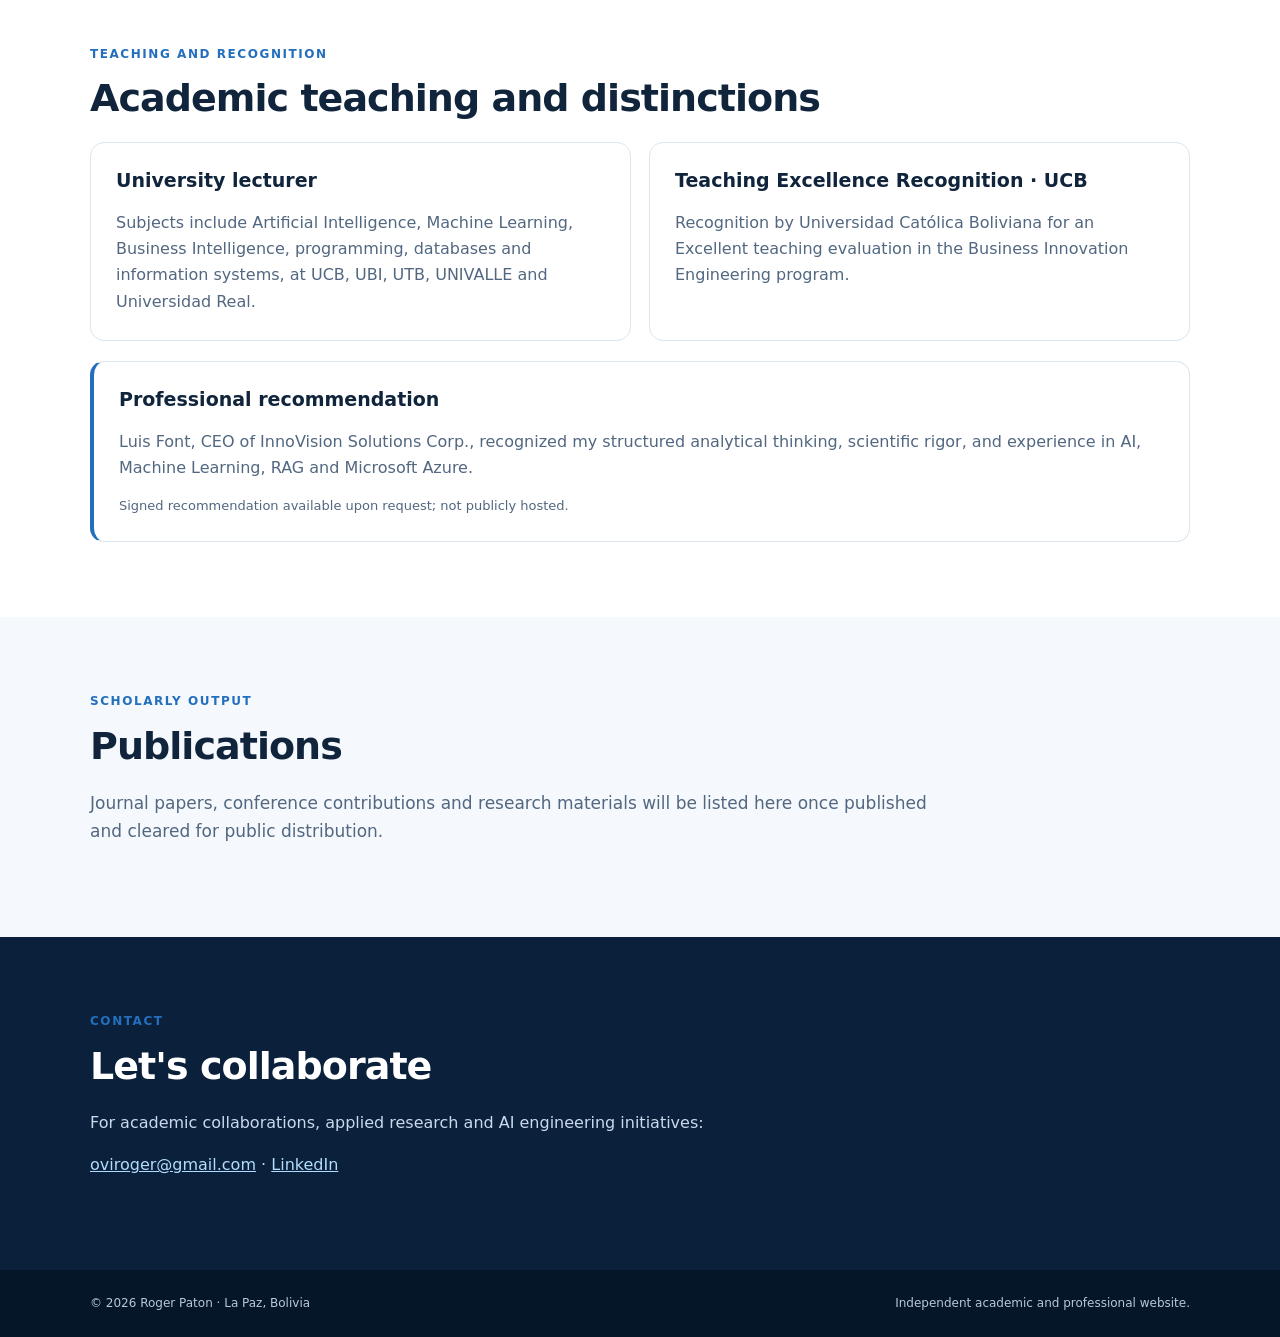
==== commit cdc2d13f: "Highlight career experience instead of education and milestone dates" ====
--- a/en/index.html
+++ b/en/index.html
@@ -1 +1 @@
-<!doctype html><html lang="en"><head><meta charset="utf-8"><meta name="viewport" content="width=device-width,initial-scale=1"><title>Roger Paton | AI, Data Science & Engineering Research</title><meta name="description" content="Academic and professional website of Roger Paton, focused on AI, Data Science, RAG and Engineering Research."><link rel="stylesheet" href="/assets/style.css?v=20261116"><link rel="canonical" href="https://roger-paton-ai.github.io/en/"><link rel="alternate" hreflang="es" href="https://roger-paton-ai.github.io/"></head><body><a href="#main" class="skip">Skip to content</a><header><div class="wrap"><a href="/en/" class="brand">ROGER PATON<small>AI · DATA SCIENCE · RESEARCH</small></a><nav aria-label="Main navigation"><a href="#about">About</a><a href="#research">Research</a><a href="#projects">Projects</a><a href="#experience">Experience</a><a href="#teaching">Teaching</a><a href="#contact">Contact</a><a href="/" lang="es">ES</a></nav></div></header><main id="main"><section class="hero"><div class="wrap hero-grid"><div><div class="eyebrow">Research · Engineering · Innovation</div><h1>Artificial intelligence <span>grounded in scientific rigor.</span></h1><p>I'm Roger Paton, a Master's graduate in Data Science, doctoral student in Engineering Sciences, Information and Communication Technology Manager, and university lecturer.</p><p>I connect applied research, software engineering and technology leadership to address complex problems with data and artificial intelligence.</p><div class="buttons"><a class="btn" href="#research">Explore research</a><a class="btn outline" href="#contact">Get in touch</a></div></div><aside class="hero-card"><img class="portrait" src="/assets/img/Roger.jpg?v=original-1" alt="Roger Paton — retrato profesional" width="360" height="360" decoding="async" fetchpriority="high"><strong>RP / AI</strong><p>Generative AI · Machine Learning · Data Science · RAG Systems · Cloud</p><p>La Paz, Bolivia</p></aside></div></section><section class="section" id="about"><div class="wrap"><div class="over">About</div><h2>Bridging industry, academia and research</h2><p class="lead">I hold a degree in Systems Engineering and a Master's in Data Science from Universidad Católica Boliviana “San Pablo”. I am currently pursuing a Doctorate in Engineering Sciences and serving as ICT Manager at KPO Group.</p><div class="grid3"><article class="card"><h3>Technology leadership</h3><p>Corporate IT systems, infrastructure, networks, cloud and technology initiatives.</p></article><article class="card"><h3>Artificial intelligence</h3><p>Generative AI, retrieval-augmented generation, machine learning and data engineering.</p></article><article class="card"><h3>University teaching</h3><p>Teaching experience since 2011 in AI, Business Intelligence, Machine Learning and information systems.</p></article></div></div></section><section class="section alt" id="research"><div class="wrap"><div class="over">Research interests</div><h2>Areas of scientific interest</h2><p class="lead">These are research interests and potential doctoral directions, not claims of completed scientific results.</p><div class="grid3"><article class="card"><h3>Generative AI and RAG</h3><p>Information retrieval, large language models and grounded generation.</p></article><article class="card"><h3>Machine Learning evaluation</h3><p>Data mining, model evaluation, experimental validation and data-driven decisions.</p></article><article class="card"><h3>Trustworthy AI</h3><p>Traceability, robustness, uncertainty and responsible decision support.</p></article></div></div></section><section class="section" id="projects"><div class="wrap"><div class="over">Featured academic project</div><h2>Intelligent Assistant for Tariff Classification Using RAG</h2><div class="panel feature"><p><strong>Data Science Master's research project · defended February 2026</strong></p><p>Academic work exploring retrieval-augmented generation as an approach to support tariff classification through contextual retrieval from specialized documents and language models.</p><span class="tag">RAG</span><span class="tag">LLMs</span><span class="tag">Tariff classification</span><span class="tag">Applied research</span><p class="small">Technical results, code, and datasets will only be published when authorized for public disclosure.</p></div></div></section><section class="section alt" id="experience"><div class="wrap"><div class="over">Experience and education</div><h2>Professional and academic background</h2><div class="grid2"><div class="timeline"><div class="entry"><h3>Information and Communication Technology Manager</h3><small>KPO Group · September 2026 – present</small><p>Management of technology initiatives and corporate IT capabilities.</p></div><div class="entry"><h3>National IT Lead</h3><small>Agencia Despachante de Aduana Paceña SRL / KPO Group · 2011 – August 2026</small><p>Information systems, infrastructure, networks, cloud services and software development.</p></div><div class="entry"><h3>Earlier technology roles</h3><small>USAID/Chemonics, AITCOBOL, Atlas Precious Metals and UCB · 2004–2011</small><p>Databases, monitoring systems, GIS, networks and software solutions.</p></div></div><div class="timeline"><div class="entry"><h3>Doctorate in Engineering Sciences</h3><small>Universidad Católica Boliviana · in progress since 2026</small></div><div class="entry"><h3>Master's Degree in Data Science</h3><small>Universidad Católica Boliviana · May 2026</small></div><div class="entry"><h3>Specialization in Data Mining</h3><small>Universidad Católica Boliviana · February 2026</small></div><div class="entry"><h3>Diploma in Data Analysis</h3><small>Universidad Católica Boliviana · November 2025</small></div><div class="entry"><h3>Diploma in Higher Education</h3><small>Universidad Mayor de San Andrés · 2007</small></div><div class="entry"><h3>Systems Engineering</h3><small>Universidad Católica Boliviana · 1999–2005</small></div></div></div></div></section><section class="section" id="teaching"><div class="wrap"><div class="over">Teaching and recognition</div><h2>Academic teaching and distinctions</h2><div class="grid2"><article class="card"><h3>University lecturer</h3><p>Subjects include Artificial Intelligence, Machine Learning, Business Intelligence, programming, databases and information systems, at UCB, UBI, UTB, UNIVALLE and Universidad Real.</p></article><article class="card"><h3>Teaching Excellence Recognition · 2026</h3><p>Recognition by Universidad Católica Boliviana for an Excellent teaching evaluation in semester I-2026, Business Innovation Engineering program.</p></article></div><div class="panel feature" style="margin-top:20px"><h3>Professional recommendation · October 2026</h3><p>Luis Font, CEO of InnoVision Solutions Corp., recognized my structured analytical thinking, scientific rigor, and experience in AI, Machine Learning, RAG and Microsoft Azure.</p><p class="small">Signed recommendation available upon request; not publicly hosted.</p></div></div></section><section class="section alt" id="publications"><div class="wrap"><div class="over">Scholarly output</div><h2>Publications</h2><p class="lead">Journal papers, conference contributions and research materials will be listed here once published and cleared for public distribution.</p></div></section><section class="section contact" id="contact"><div class="wrap"><div class="over">Contact</div><h2>Let's collaborate</h2><p>For academic collaborations, applied research and AI engineering initiatives:</p><p><a href="mailto:oviroger@gmail.com">oviroger@gmail.com</a> · <a href="https://www.linkedin.com/in/r-paton-g/">LinkedIn</a></p></div></section></main><footer class="footer"><div class="wrap"><span>© 2026 Roger Paton · La Paz, Bolivia</span><span>Independent academic and professional website.</span></div></footer></body></html>+<!doctype html><html lang="en"><head><meta charset="utf-8"><meta name="viewport" content="width=device-width,initial-scale=1"><title>Roger Paton | AI, Data Science & Engineering Research</title><meta name="description" content="Academic and professional website of Roger Paton, focused on AI, Data Science, RAG and Engineering Research."><link rel="stylesheet" href="/assets/style.css?v=20261116"><link rel="canonical" href="https://roger-paton-ai.github.io/en/"><link rel="alternate" hreflang="es" href="https://roger-paton-ai.github.io/"></head><body><a href="#main" class="skip">Skip to content</a><header><div class="wrap"><a href="/en/" class="brand">ROGER PATON<small>AI · DATA SCIENCE · RESEARCH</small></a><nav aria-label="Main navigation"><a href="#about">About</a><a href="#research">Research</a><a href="#projects">Projects</a><a href="#experience">Experience</a><a href="#teaching">Teaching</a><a href="#contact">Contact</a><a href="/" lang="es">ES</a></nav></div></header><main id="main"><section class="hero"><div class="wrap hero-grid"><div><div class="eyebrow">Research · Engineering · Innovation</div><h1>Artificial intelligence <span>grounded in scientific rigor.</span></h1><p>I'm Roger Paton, a Master's graduate in Data Science, doctoral student in Engineering Sciences, Information and Communication Technology Manager, and university lecturer.</p><p>With over 20 years of professional experience in technology and 15 years of university teaching, I connect applied research, software engineering and technology leadership to address complex problems with data and artificial intelligence.</p><div class="buttons"><a class="btn" href="#research">Explore research</a><a class="btn outline" href="#contact">Get in touch</a></div></div><aside class="hero-card"><img class="portrait" src="/assets/img/Roger.jpg?v=original-1" alt="Roger Paton — retrato profesional" width="360" height="360" decoding="async" fetchpriority="high"><strong>RP / AI</strong><p>Generative AI · Machine Learning · Data Science · RAG Systems · Cloud</p><p>La Paz, Bolivia</p></aside></div></section><section class="section" id="about"><div class="wrap"><div class="over">About</div><h2>Bridging industry, academia and research</h2><p class="lead">I hold a degree in Systems Engineering and a Master's in Data Science from Universidad Católica Boliviana “San Pablo”. I am currently pursuing a Doctorate in Engineering Sciences and serving as ICT Manager at KPO Group.</p><div class="grid3"><article class="card"><h3>20+ years in technology</h3><p>Corporate IT systems, infrastructure, networks, cloud and technology initiatives.</p></article><article class="card"><h3>Artificial intelligence</h3><p>Generative AI, retrieval-augmented generation, machine learning and data engineering.</p></article><article class="card"><h3>15 years of university teaching</h3><p>Experience teaching AI, Business Intelligence, Machine Learning and information systems.</p></article></div></div></section><section class="section alt" id="research"><div class="wrap"><div class="over">Research interests</div><h2>Areas of scientific interest</h2><p class="lead">These are research interests and potential doctoral directions, not claims of completed scientific results.</p><div class="grid3"><article class="card"><h3>Generative AI and RAG</h3><p>Information retrieval, large language models and grounded generation.</p></article><article class="card"><h3>Machine Learning evaluation</h3><p>Data mining, model evaluation, experimental validation and data-driven decisions.</p></article><article class="card"><h3>Trustworthy AI</h3><p>Traceability, robustness, uncertainty and responsible decision support.</p></article></div></div></section><section class="section" id="projects"><div class="wrap"><div class="over">Featured academic project</div><h2>Intelligent Assistant for Tariff Classification Using RAG</h2><div class="panel feature"><p><strong>Data Science Master's research project · defended</strong></p><p>Academic work exploring retrieval-augmented generation as an approach to support tariff classification through contextual retrieval from specialized documents and language models.</p><span class="tag">RAG</span><span class="tag">LLMs</span><span class="tag">Tariff classification</span><span class="tag">Applied research</span><p class="small">Technical results, code, and datasets will only be published when authorized for public disclosure.</p></div></div></section><section class="section alt" id="experience"><div class="wrap"><div class="over">Experience and education</div><h2>Professional and academic background</h2><div class="grid2"><div class="timeline"><div class="entry"><h3>Information and Communication Technology Manager</h3><small>KPO Group · current role</small><p>Management of technology initiatives and corporate IT capabilities.</p></div><div class="entry"><h3>National IT Lead</h3><small>Agencia Despachante de Aduana Paceña SRL / KPO Group · previous role</small><p>Information systems, infrastructure, networks, cloud services and software development.</p></div><div class="entry"><h3>Earlier technology roles</h3><small>USAID/Chemonics, AITCOBOL, Atlas Precious Metals and UCB · earlier experience</small><p>Databases, monitoring systems, GIS, networks and software solutions.</p></div></div><div class="timeline"><div class="entry"><h3>Doctorate in Engineering Sciences</h3><small>Universidad Católica Boliviana · in progress</small></div><div class="entry"><h3>Master's Degree in Data Science</h3><small>Universidad Católica Boliviana</small></div><div class="entry"><h3>Specialization in Data Mining</h3><small>Universidad Católica Boliviana</small></div><div class="entry"><h3>Diploma in Data Analysis</h3><small>Universidad Católica Boliviana</small></div><div class="entry"><h3>Diploma in Higher Education</h3><small>Universidad Mayor de San Andrés</small></div><div class="entry"><h3>Systems Engineering</h3><small>Universidad Católica Boliviana</small></div></div></div></div></section><section class="section" id="teaching"><div class="wrap"><div class="over">Teaching and recognition</div><h2>Academic teaching and distinctions</h2><div class="grid2"><article class="card"><h3>University lecturer</h3><p>Subjects include Artificial Intelligence, Machine Learning, Business Intelligence, programming, databases and information systems, at UCB, UBI, UTB, UNIVALLE and Universidad Real.</p></article><article class="card"><h3>Teaching Excellence Recognition · UCB</h3><p>Recognition by Universidad Católica Boliviana for an Excellent teaching evaluation in the Business Innovation Engineering program.</p></article></div><div class="panel feature" style="margin-top:20px"><h3>Professional recommendation</h3><p>Luis Font, CEO of InnoVision Solutions Corp., recognized my structured analytical thinking, scientific rigor, and experience in AI, Machine Learning, RAG and Microsoft Azure.</p><p class="small">Signed recommendation available upon request; not publicly hosted.</p></div></div></section><section class="section alt" id="publications"><div class="wrap"><div class="over">Scholarly output</div><h2>Publications</h2><p class="lead">Journal papers, conference contributions and research materials will be listed here once published and cleared for public distribution.</p></div></section><section class="section contact" id="contact"><div class="wrap"><div class="over">Contact</div><h2>Let's collaborate</h2><p>For academic collaborations, applied research and AI engineering initiatives:</p><p><a href="mailto:oviroger@gmail.com">oviroger@gmail.com</a> · <a href="https://www.linkedin.com/in/r-paton-g/">LinkedIn</a></p></div></section></main><footer class="footer"><div class="wrap"><span>© 2026 Roger Paton · La Paz, Bolivia</span><span>Independent academic and professional website.</span></div></footer></body></html>
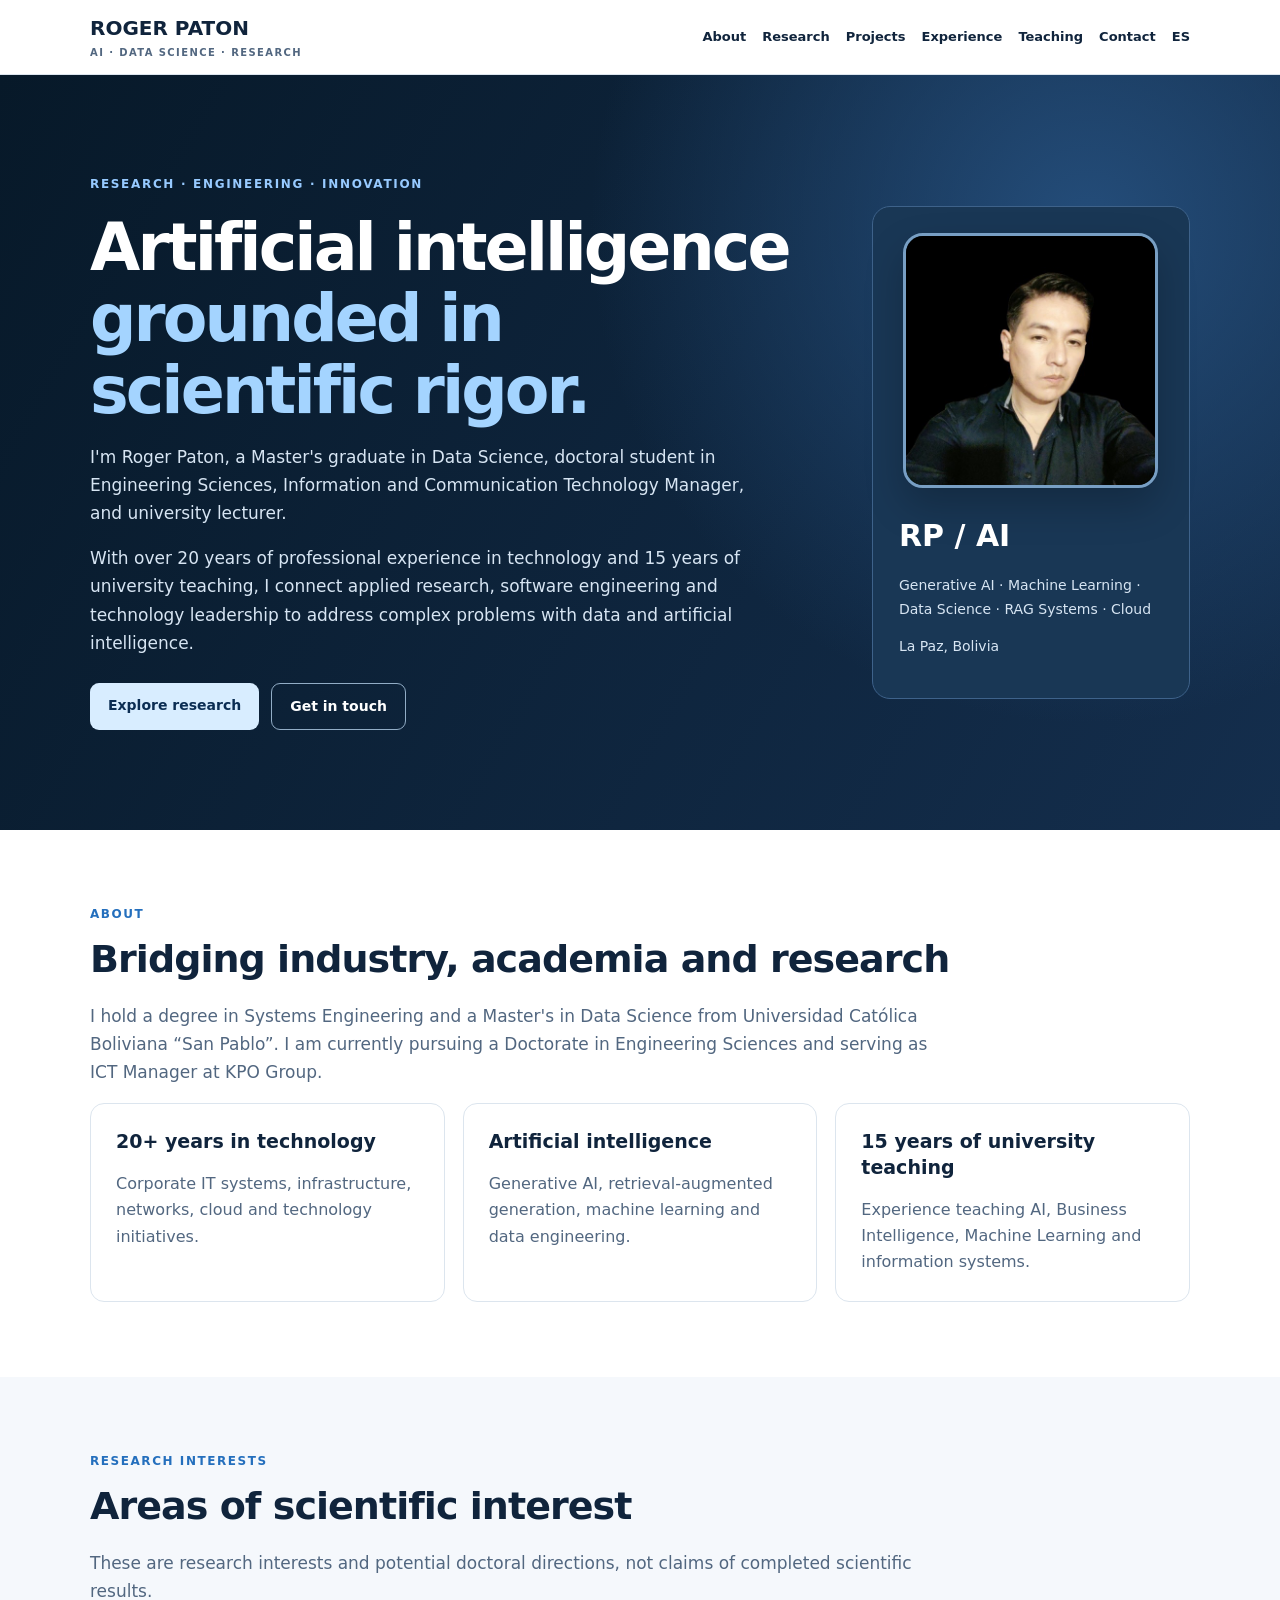
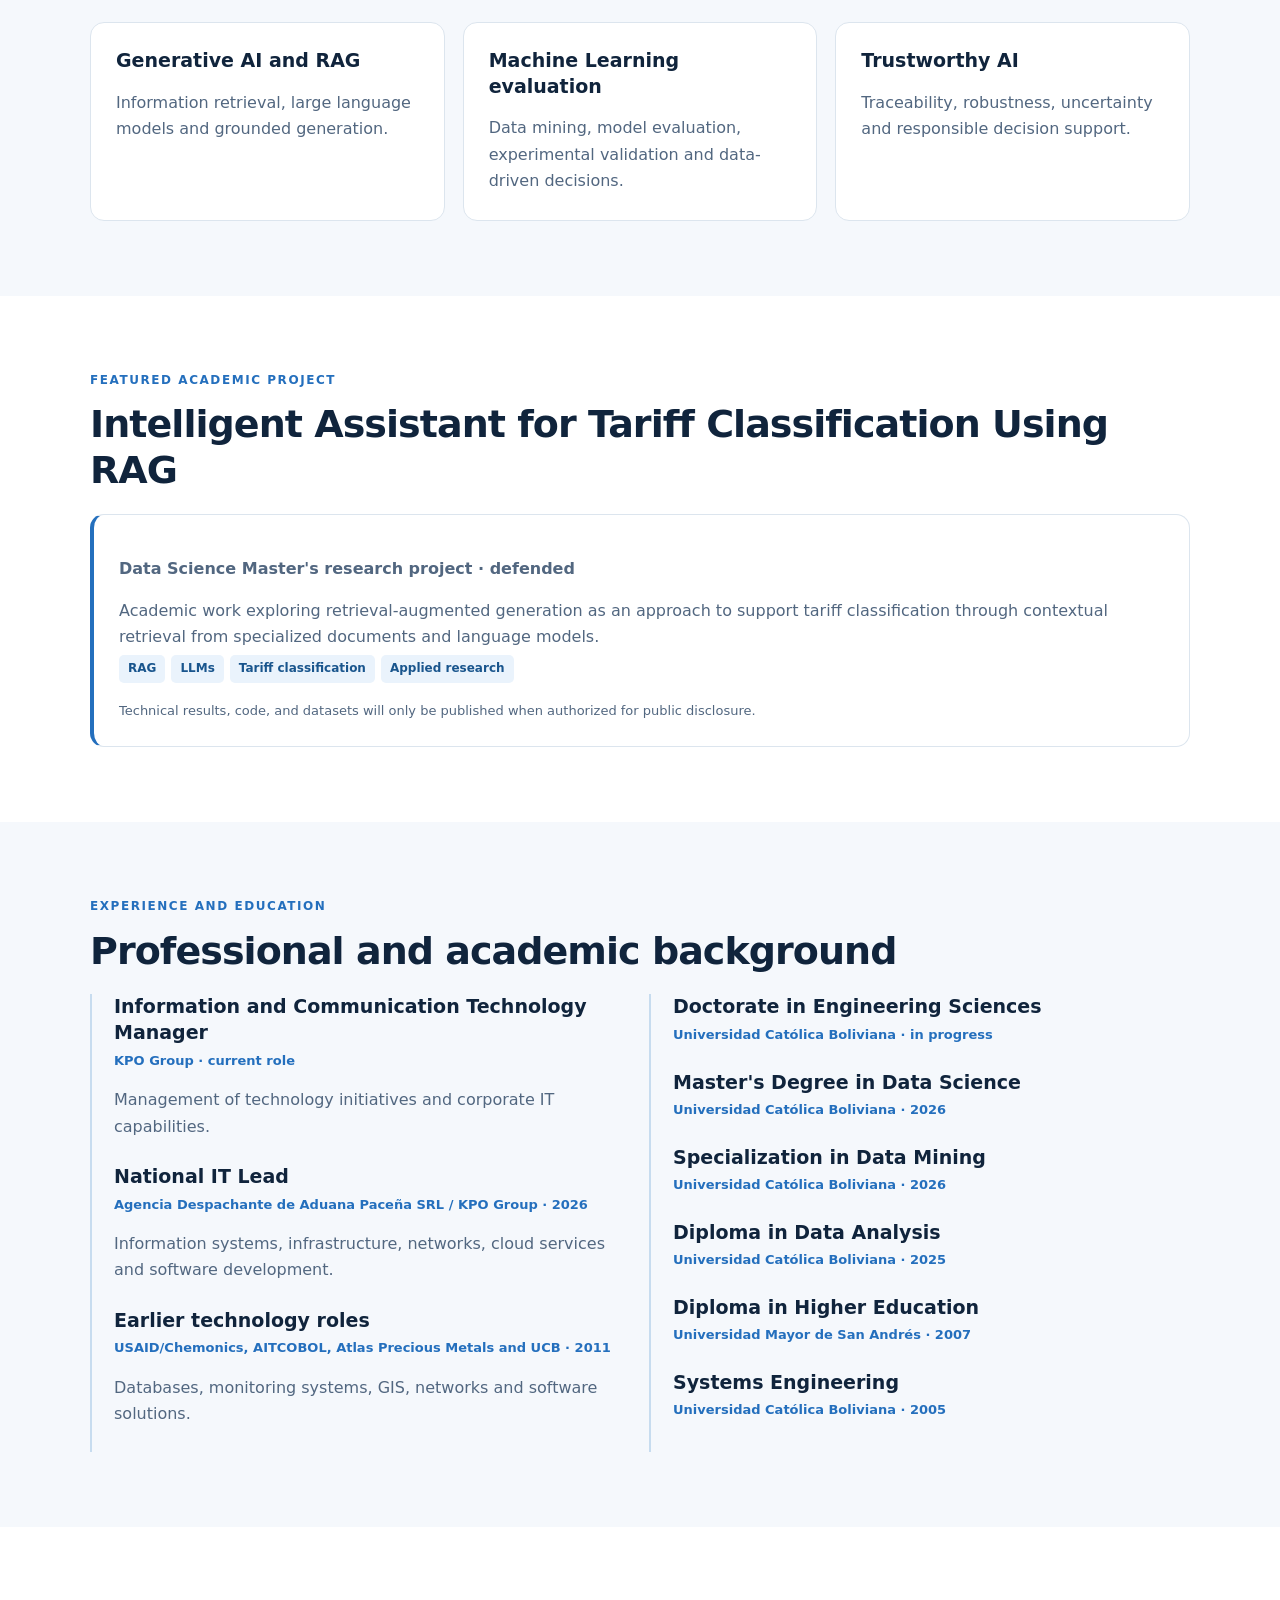
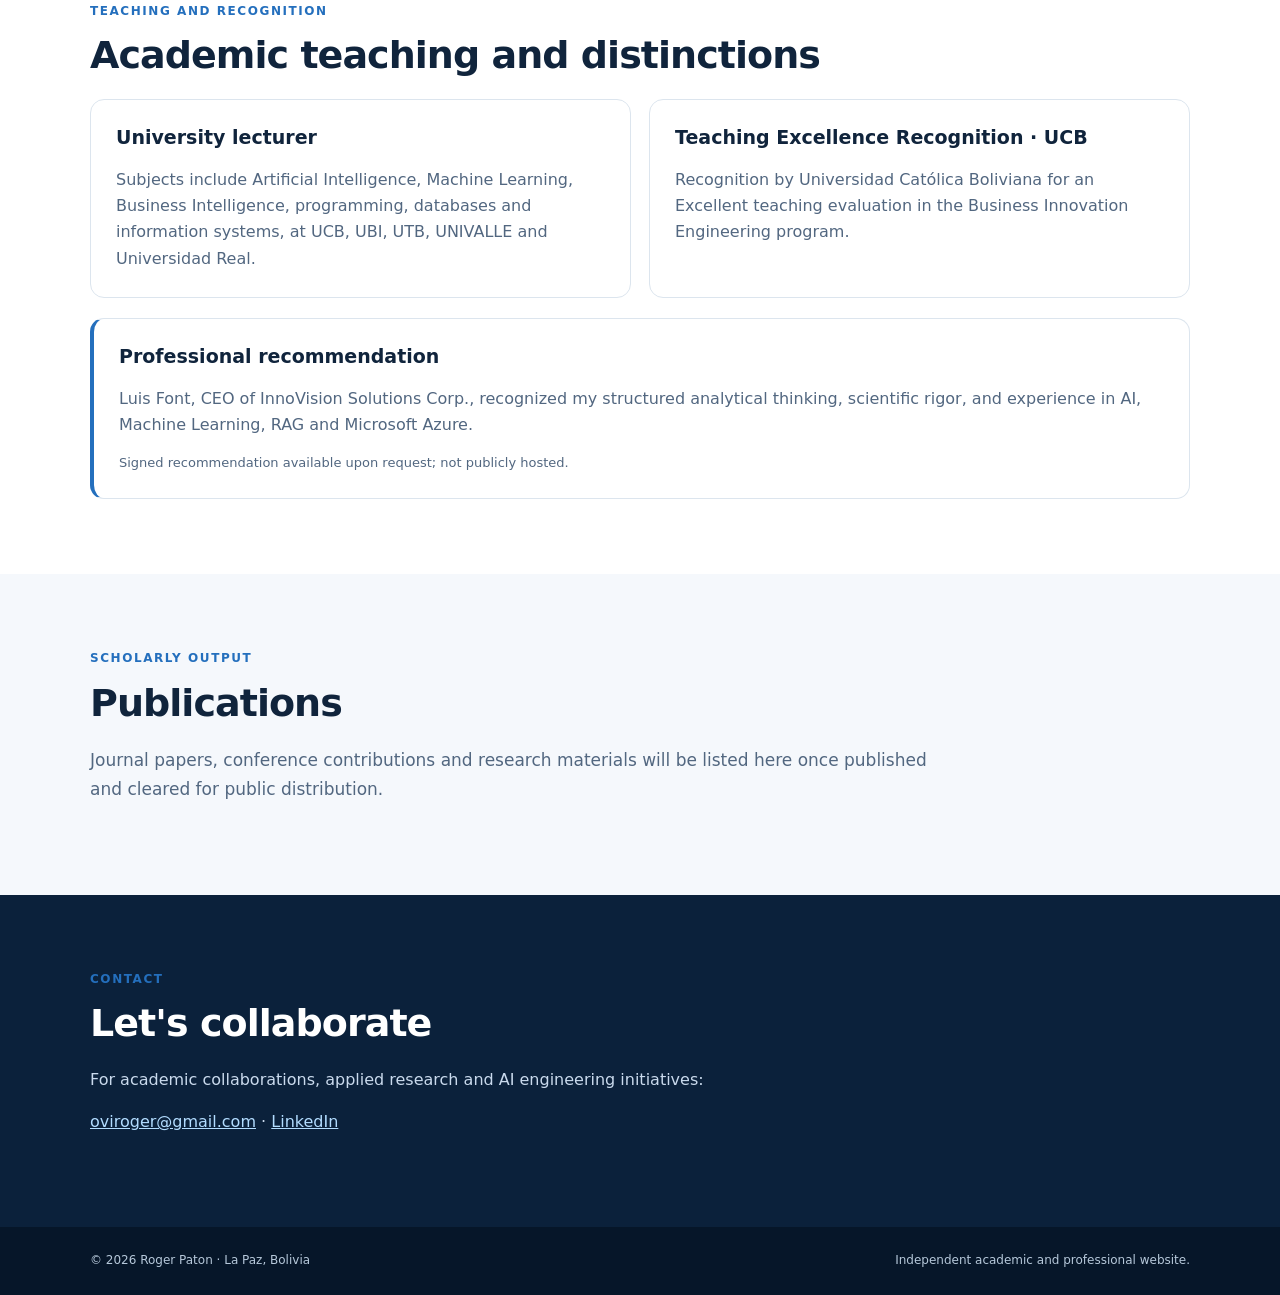
==== commit 35ba5ae4: "Display completion years only for past roles and earned degrees" ====
--- a/en/index.html
+++ b/en/index.html
@@ -1 +1 @@
-<!doctype html><html lang="en"><head><meta charset="utf-8"><meta name="viewport" content="width=device-width,initial-scale=1"><title>Roger Paton | AI, Data Science & Engineering Research</title><meta name="description" content="Academic and professional website of Roger Paton, focused on AI, Data Science, RAG and Engineering Research."><link rel="stylesheet" href="/assets/style.css?v=20261116"><link rel="canonical" href="https://roger-paton-ai.github.io/en/"><link rel="alternate" hreflang="es" href="https://roger-paton-ai.github.io/"></head><body><a href="#main" class="skip">Skip to content</a><header><div class="wrap"><a href="/en/" class="brand">ROGER PATON<small>AI · DATA SCIENCE · RESEARCH</small></a><nav aria-label="Main navigation"><a href="#about">About</a><a href="#research">Research</a><a href="#projects">Projects</a><a href="#experience">Experience</a><a href="#teaching">Teaching</a><a href="#contact">Contact</a><a href="/" lang="es">ES</a></nav></div></header><main id="main"><section class="hero"><div class="wrap hero-grid"><div><div class="eyebrow">Research · Engineering · Innovation</div><h1>Artificial intelligence <span>grounded in scientific rigor.</span></h1><p>I'm Roger Paton, a Master's graduate in Data Science, doctoral student in Engineering Sciences, Information and Communication Technology Manager, and university lecturer.</p><p>With over 20 years of professional experience in technology and 15 years of university teaching, I connect applied research, software engineering and technology leadership to address complex problems with data and artificial intelligence.</p><div class="buttons"><a class="btn" href="#research">Explore research</a><a class="btn outline" href="#contact">Get in touch</a></div></div><aside class="hero-card"><img class="portrait" src="/assets/img/Roger.jpg?v=original-1" alt="Roger Paton — retrato profesional" width="360" height="360" decoding="async" fetchpriority="high"><strong>RP / AI</strong><p>Generative AI · Machine Learning · Data Science · RAG Systems · Cloud</p><p>La Paz, Bolivia</p></aside></div></section><section class="section" id="about"><div class="wrap"><div class="over">About</div><h2>Bridging industry, academia and research</h2><p class="lead">I hold a degree in Systems Engineering and a Master's in Data Science from Universidad Católica Boliviana “San Pablo”. I am currently pursuing a Doctorate in Engineering Sciences and serving as ICT Manager at KPO Group.</p><div class="grid3"><article class="card"><h3>20+ years in technology</h3><p>Corporate IT systems, infrastructure, networks, cloud and technology initiatives.</p></article><article class="card"><h3>Artificial intelligence</h3><p>Generative AI, retrieval-augmented generation, machine learning and data engineering.</p></article><article class="card"><h3>15 years of university teaching</h3><p>Experience teaching AI, Business Intelligence, Machine Learning and information systems.</p></article></div></div></section><section class="section alt" id="research"><div class="wrap"><div class="over">Research interests</div><h2>Areas of scientific interest</h2><p class="lead">These are research interests and potential doctoral directions, not claims of completed scientific results.</p><div class="grid3"><article class="card"><h3>Generative AI and RAG</h3><p>Information retrieval, large language models and grounded generation.</p></article><article class="card"><h3>Machine Learning evaluation</h3><p>Data mining, model evaluation, experimental validation and data-driven decisions.</p></article><article class="card"><h3>Trustworthy AI</h3><p>Traceability, robustness, uncertainty and responsible decision support.</p></article></div></div></section><section class="section" id="projects"><div class="wrap"><div class="over">Featured academic project</div><h2>Intelligent Assistant for Tariff Classification Using RAG</h2><div class="panel feature"><p><strong>Data Science Master's research project · defended</strong></p><p>Academic work exploring retrieval-augmented generation as an approach to support tariff classification through contextual retrieval from specialized documents and language models.</p><span class="tag">RAG</span><span class="tag">LLMs</span><span class="tag">Tariff classification</span><span class="tag">Applied research</span><p class="small">Technical results, code, and datasets will only be published when authorized for public disclosure.</p></div></div></section><section class="section alt" id="experience"><div class="wrap"><div class="over">Experience and education</div><h2>Professional and academic background</h2><div class="grid2"><div class="timeline"><div class="entry"><h3>Information and Communication Technology Manager</h3><small>KPO Group · current role</small><p>Management of technology initiatives and corporate IT capabilities.</p></div><div class="entry"><h3>National IT Lead</h3><small>Agencia Despachante de Aduana Paceña SRL / KPO Group · previous role</small><p>Information systems, infrastructure, networks, cloud services and software development.</p></div><div class="entry"><h3>Earlier technology roles</h3><small>USAID/Chemonics, AITCOBOL, Atlas Precious Metals and UCB · earlier experience</small><p>Databases, monitoring systems, GIS, networks and software solutions.</p></div></div><div class="timeline"><div class="entry"><h3>Doctorate in Engineering Sciences</h3><small>Universidad Católica Boliviana · in progress</small></div><div class="entry"><h3>Master's Degree in Data Science</h3><small>Universidad Católica Boliviana</small></div><div class="entry"><h3>Specialization in Data Mining</h3><small>Universidad Católica Boliviana</small></div><div class="entry"><h3>Diploma in Data Analysis</h3><small>Universidad Católica Boliviana</small></div><div class="entry"><h3>Diploma in Higher Education</h3><small>Universidad Mayor de San Andrés</small></div><div class="entry"><h3>Systems Engineering</h3><small>Universidad Católica Boliviana</small></div></div></div></div></section><section class="section" id="teaching"><div class="wrap"><div class="over">Teaching and recognition</div><h2>Academic teaching and distinctions</h2><div class="grid2"><article class="card"><h3>University lecturer</h3><p>Subjects include Artificial Intelligence, Machine Learning, Business Intelligence, programming, databases and information systems, at UCB, UBI, UTB, UNIVALLE and Universidad Real.</p></article><article class="card"><h3>Teaching Excellence Recognition · UCB</h3><p>Recognition by Universidad Católica Boliviana for an Excellent teaching evaluation in the Business Innovation Engineering program.</p></article></div><div class="panel feature" style="margin-top:20px"><h3>Professional recommendation</h3><p>Luis Font, CEO of InnoVision Solutions Corp., recognized my structured analytical thinking, scientific rigor, and experience in AI, Machine Learning, RAG and Microsoft Azure.</p><p class="small">Signed recommendation available upon request; not publicly hosted.</p></div></div></section><section class="section alt" id="publications"><div class="wrap"><div class="over">Scholarly output</div><h2>Publications</h2><p class="lead">Journal papers, conference contributions and research materials will be listed here once published and cleared for public distribution.</p></div></section><section class="section contact" id="contact"><div class="wrap"><div class="over">Contact</div><h2>Let's collaborate</h2><p>For academic collaborations, applied research and AI engineering initiatives:</p><p><a href="mailto:oviroger@gmail.com">oviroger@gmail.com</a> · <a href="https://www.linkedin.com/in/r-paton-g/">LinkedIn</a></p></div></section></main><footer class="footer"><div class="wrap"><span>© 2026 Roger Paton · La Paz, Bolivia</span><span>Independent academic and professional website.</span></div></footer></body></html>+<!doctype html><html lang="en"><head><meta charset="utf-8"><meta name="viewport" content="width=device-width,initial-scale=1"><title>Roger Paton | AI, Data Science & Engineering Research</title><meta name="description" content="Academic and professional website of Roger Paton, focused on AI, Data Science, RAG and Engineering Research."><link rel="stylesheet" href="/assets/style.css?v=20261116"><link rel="canonical" href="https://roger-paton-ai.github.io/en/"><link rel="alternate" hreflang="es" href="https://roger-paton-ai.github.io/"></head><body><a href="#main" class="skip">Skip to content</a><header><div class="wrap"><a href="/en/" class="brand">ROGER PATON<small>AI · DATA SCIENCE · RESEARCH</small></a><nav aria-label="Main navigation"><a href="#about">About</a><a href="#research">Research</a><a href="#projects">Projects</a><a href="#experience">Experience</a><a href="#teaching">Teaching</a><a href="#contact">Contact</a><a href="/" lang="es">ES</a></nav></div></header><main id="main"><section class="hero"><div class="wrap hero-grid"><div><div class="eyebrow">Research · Engineering · Innovation</div><h1>Artificial intelligence <span>grounded in scientific rigor.</span></h1><p>I'm Roger Paton, a Master's graduate in Data Science, doctoral student in Engineering Sciences, Information and Communication Technology Manager, and university lecturer.</p><p>With over 20 years of professional experience in technology and 15 years of university teaching, I connect applied research, software engineering and technology leadership to address complex problems with data and artificial intelligence.</p><div class="buttons"><a class="btn" href="#research">Explore research</a><a class="btn outline" href="#contact">Get in touch</a></div></div><aside class="hero-card"><img class="portrait" src="/assets/img/Roger.jpg?v=original-1" alt="Roger Paton — retrato profesional" width="360" height="360" decoding="async" fetchpriority="high"><strong>RP / AI</strong><p>Generative AI · Machine Learning · Data Science · RAG Systems · Cloud</p><p>La Paz, Bolivia</p></aside></div></section><section class="section" id="about"><div class="wrap"><div class="over">About</div><h2>Bridging industry, academia and research</h2><p class="lead">I hold a degree in Systems Engineering and a Master's in Data Science from Universidad Católica Boliviana “San Pablo”. I am currently pursuing a Doctorate in Engineering Sciences and serving as ICT Manager at KPO Group.</p><div class="grid3"><article class="card"><h3>20+ years in technology</h3><p>Corporate IT systems, infrastructure, networks, cloud and technology initiatives.</p></article><article class="card"><h3>Artificial intelligence</h3><p>Generative AI, retrieval-augmented generation, machine learning and data engineering.</p></article><article class="card"><h3>15 years of university teaching</h3><p>Experience teaching AI, Business Intelligence, Machine Learning and information systems.</p></article></div></div></section><section class="section alt" id="research"><div class="wrap"><div class="over">Research interests</div><h2>Areas of scientific interest</h2><p class="lead">These are research interests and potential doctoral directions, not claims of completed scientific results.</p><div class="grid3"><article class="card"><h3>Generative AI and RAG</h3><p>Information retrieval, large language models and grounded generation.</p></article><article class="card"><h3>Machine Learning evaluation</h3><p>Data mining, model evaluation, experimental validation and data-driven decisions.</p></article><article class="card"><h3>Trustworthy AI</h3><p>Traceability, robustness, uncertainty and responsible decision support.</p></article></div></div></section><section class="section" id="projects"><div class="wrap"><div class="over">Featured academic project</div><h2>Intelligent Assistant for Tariff Classification Using RAG</h2><div class="panel feature"><p><strong>Data Science Master's research project · defended</strong></p><p>Academic work exploring retrieval-augmented generation as an approach to support tariff classification through contextual retrieval from specialized documents and language models.</p><span class="tag">RAG</span><span class="tag">LLMs</span><span class="tag">Tariff classification</span><span class="tag">Applied research</span><p class="small">Technical results, code, and datasets will only be published when authorized for public disclosure.</p></div></div></section><section class="section alt" id="experience"><div class="wrap"><div class="over">Experience and education</div><h2>Professional and academic background</h2><div class="grid2"><div class="timeline"><div class="entry"><h3>Information and Communication Technology Manager</h3><small>KPO Group · current role</small><p>Management of technology initiatives and corporate IT capabilities.</p></div><div class="entry"><h3>National IT Lead</h3><small>Agencia Despachante de Aduana Paceña SRL / KPO Group · 2026</small><p>Information systems, infrastructure, networks, cloud services and software development.</p></div><div class="entry"><h3>Earlier technology roles</h3><small>USAID/Chemonics, AITCOBOL, Atlas Precious Metals and UCB · 2011</small><p>Databases, monitoring systems, GIS, networks and software solutions.</p></div></div><div class="timeline"><div class="entry"><h3>Doctorate in Engineering Sciences</h3><small>Universidad Católica Boliviana · in progress</small></div><div class="entry"><h3>Master's Degree in Data Science</h3><small>Universidad Católica Boliviana · 2026</small></div><div class="entry"><h3>Specialization in Data Mining</h3><small>Universidad Católica Boliviana · 2026</small></div><div class="entry"><h3>Diploma in Data Analysis</h3><small>Universidad Católica Boliviana · 2025</small></div><div class="entry"><h3>Diploma in Higher Education</h3><small>Universidad Mayor de San Andrés · 2007</small></div><div class="entry"><h3>Systems Engineering</h3><small>Universidad Católica Boliviana · 2005</small></div></div></div></div></section><section class="section" id="teaching"><div class="wrap"><div class="over">Teaching and recognition</div><h2>Academic teaching and distinctions</h2><div class="grid2"><article class="card"><h3>University lecturer</h3><p>Subjects include Artificial Intelligence, Machine Learning, Business Intelligence, programming, databases and information systems, at UCB, UBI, UTB, UNIVALLE and Universidad Real.</p></article><article class="card"><h3>Teaching Excellence Recognition · UCB</h3><p>Recognition by Universidad Católica Boliviana for an Excellent teaching evaluation in the Business Innovation Engineering program.</p></article></div><div class="panel feature" style="margin-top:20px"><h3>Professional recommendation</h3><p>Luis Font, CEO of InnoVision Solutions Corp., recognized my structured analytical thinking, scientific rigor, and experience in AI, Machine Learning, RAG and Microsoft Azure.</p><p class="small">Signed recommendation available upon request; not publicly hosted.</p></div></div></section><section class="section alt" id="publications"><div class="wrap"><div class="over">Scholarly output</div><h2>Publications</h2><p class="lead">Journal papers, conference contributions and research materials will be listed here once published and cleared for public distribution.</p></div></section><section class="section contact" id="contact"><div class="wrap"><div class="over">Contact</div><h2>Let's collaborate</h2><p>For academic collaborations, applied research and AI engineering initiatives:</p><p><a href="mailto:oviroger@gmail.com">oviroger@gmail.com</a> · <a href="https://www.linkedin.com/in/r-paton-g/">LinkedIn</a></p></div></section></main><footer class="footer"><div class="wrap"><span>© 2026 Roger Paton · La Paz, Bolivia</span><span>Independent academic and professional website.</span></div></footer></body></html>
